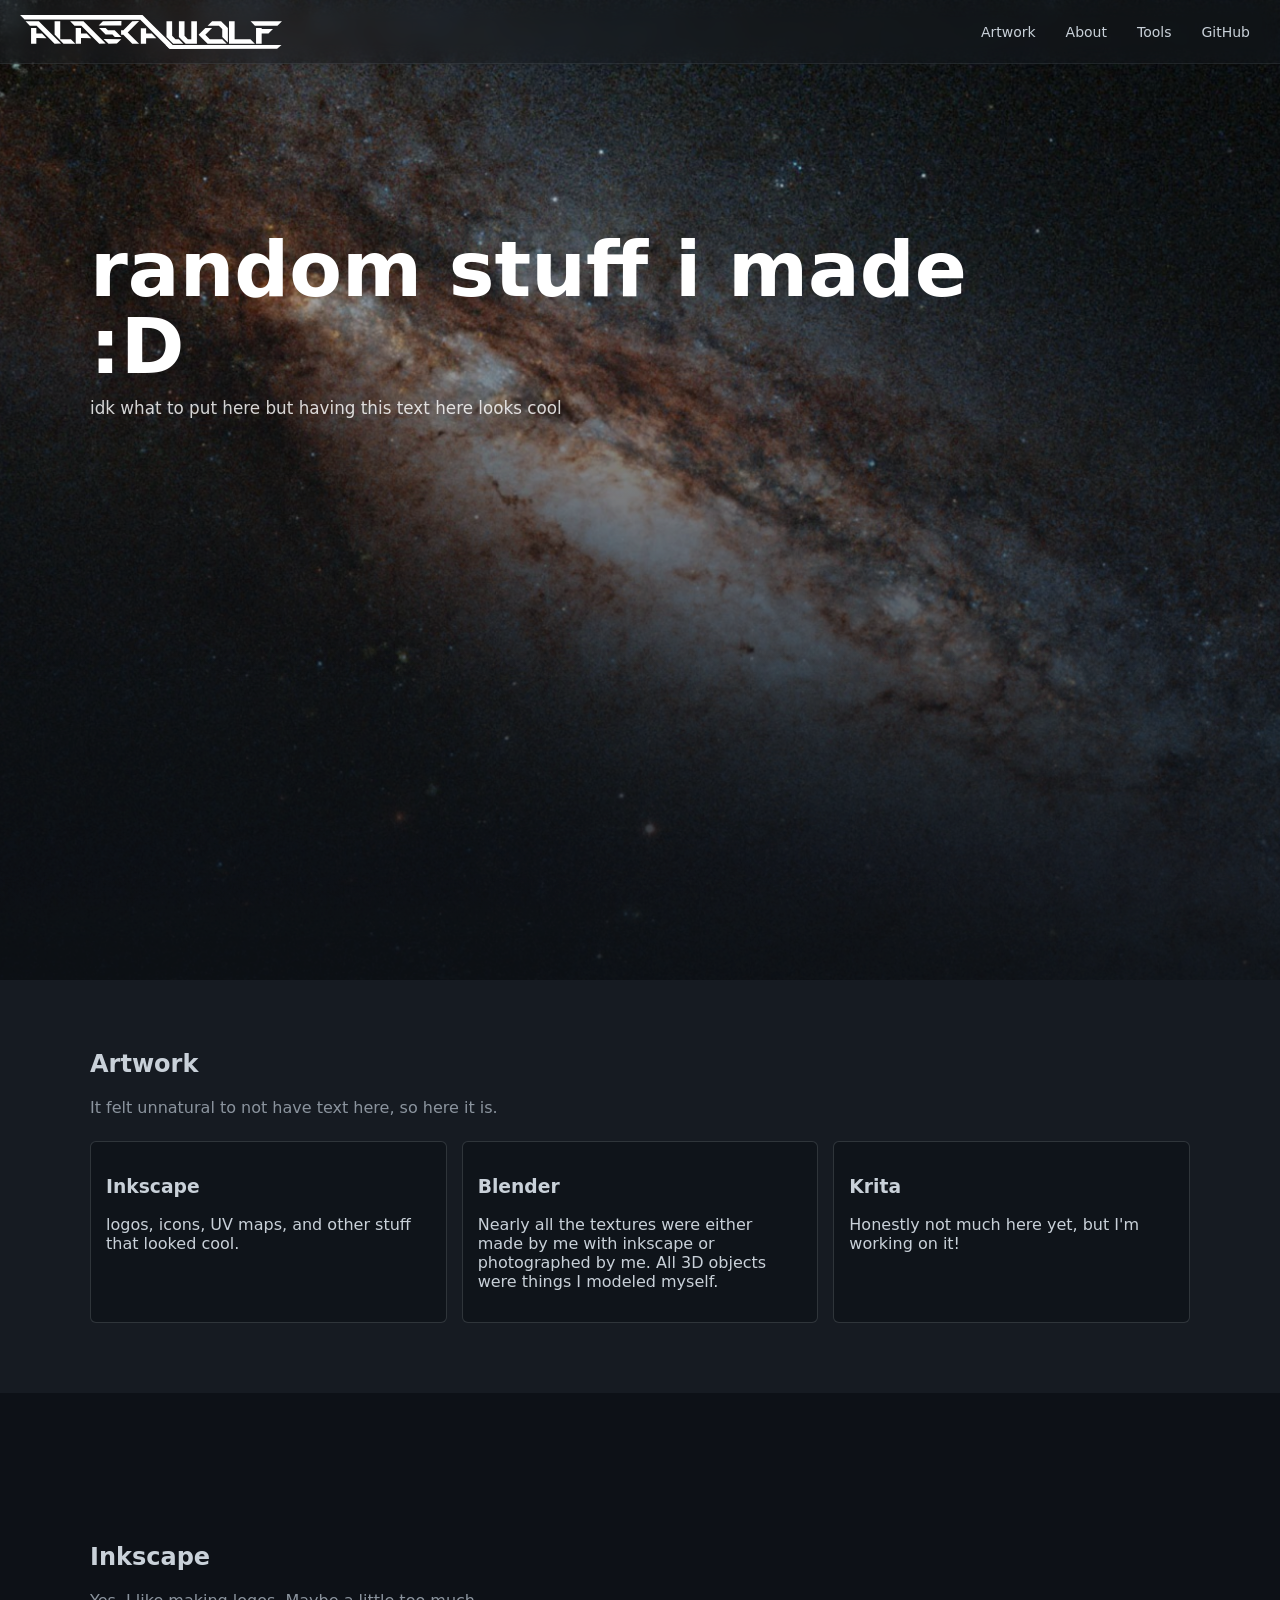
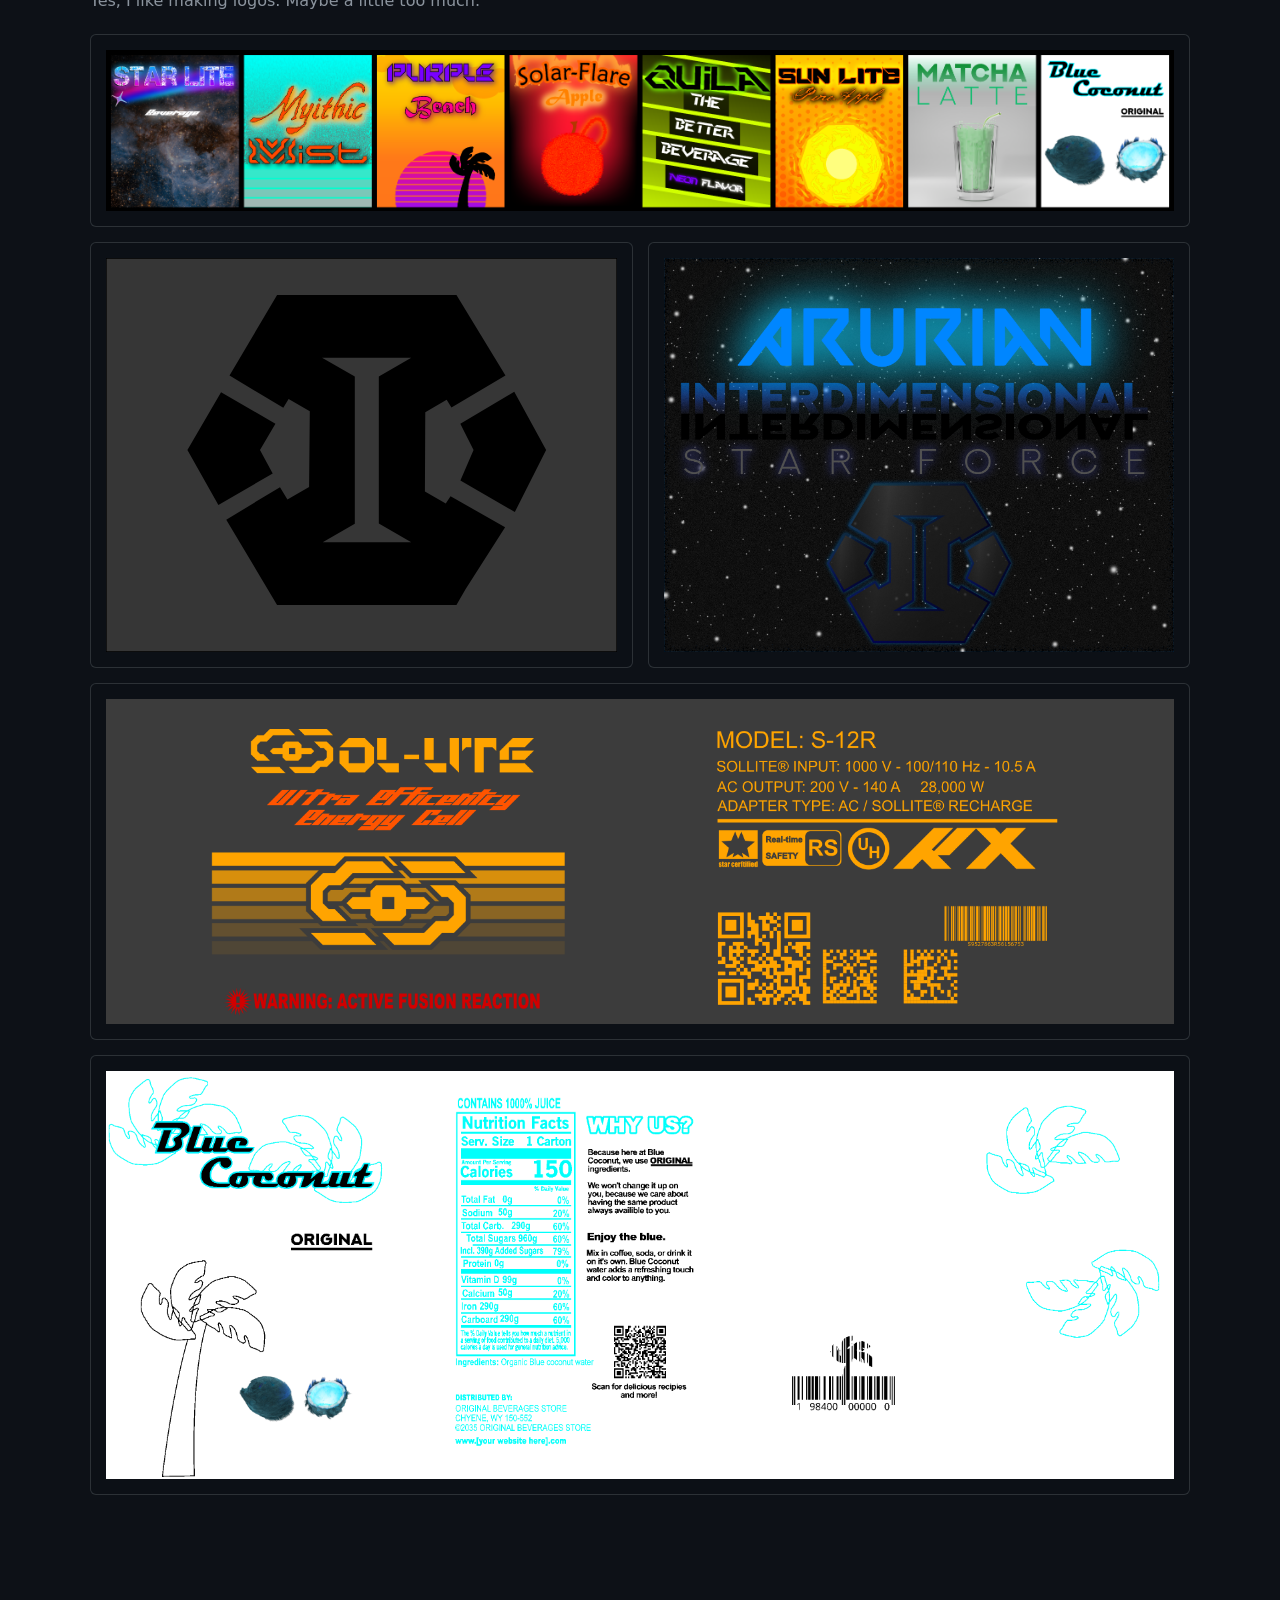
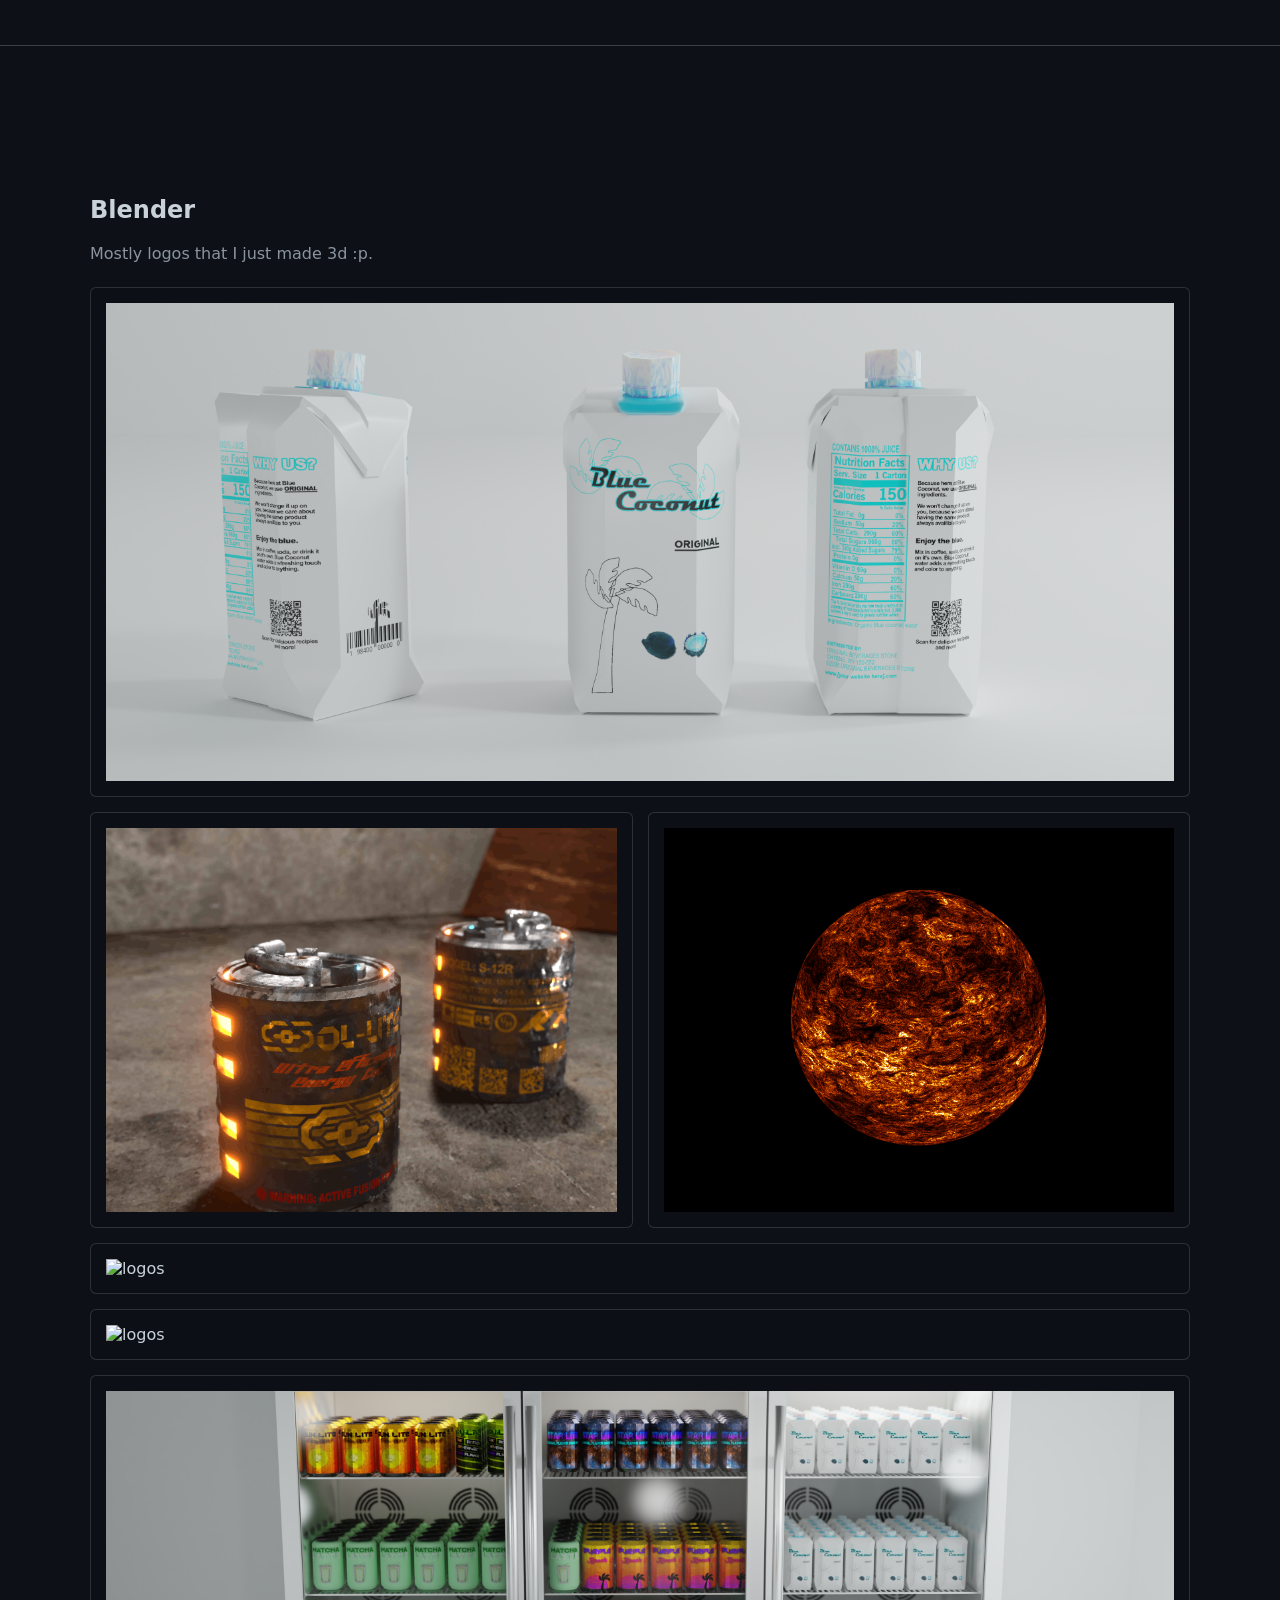
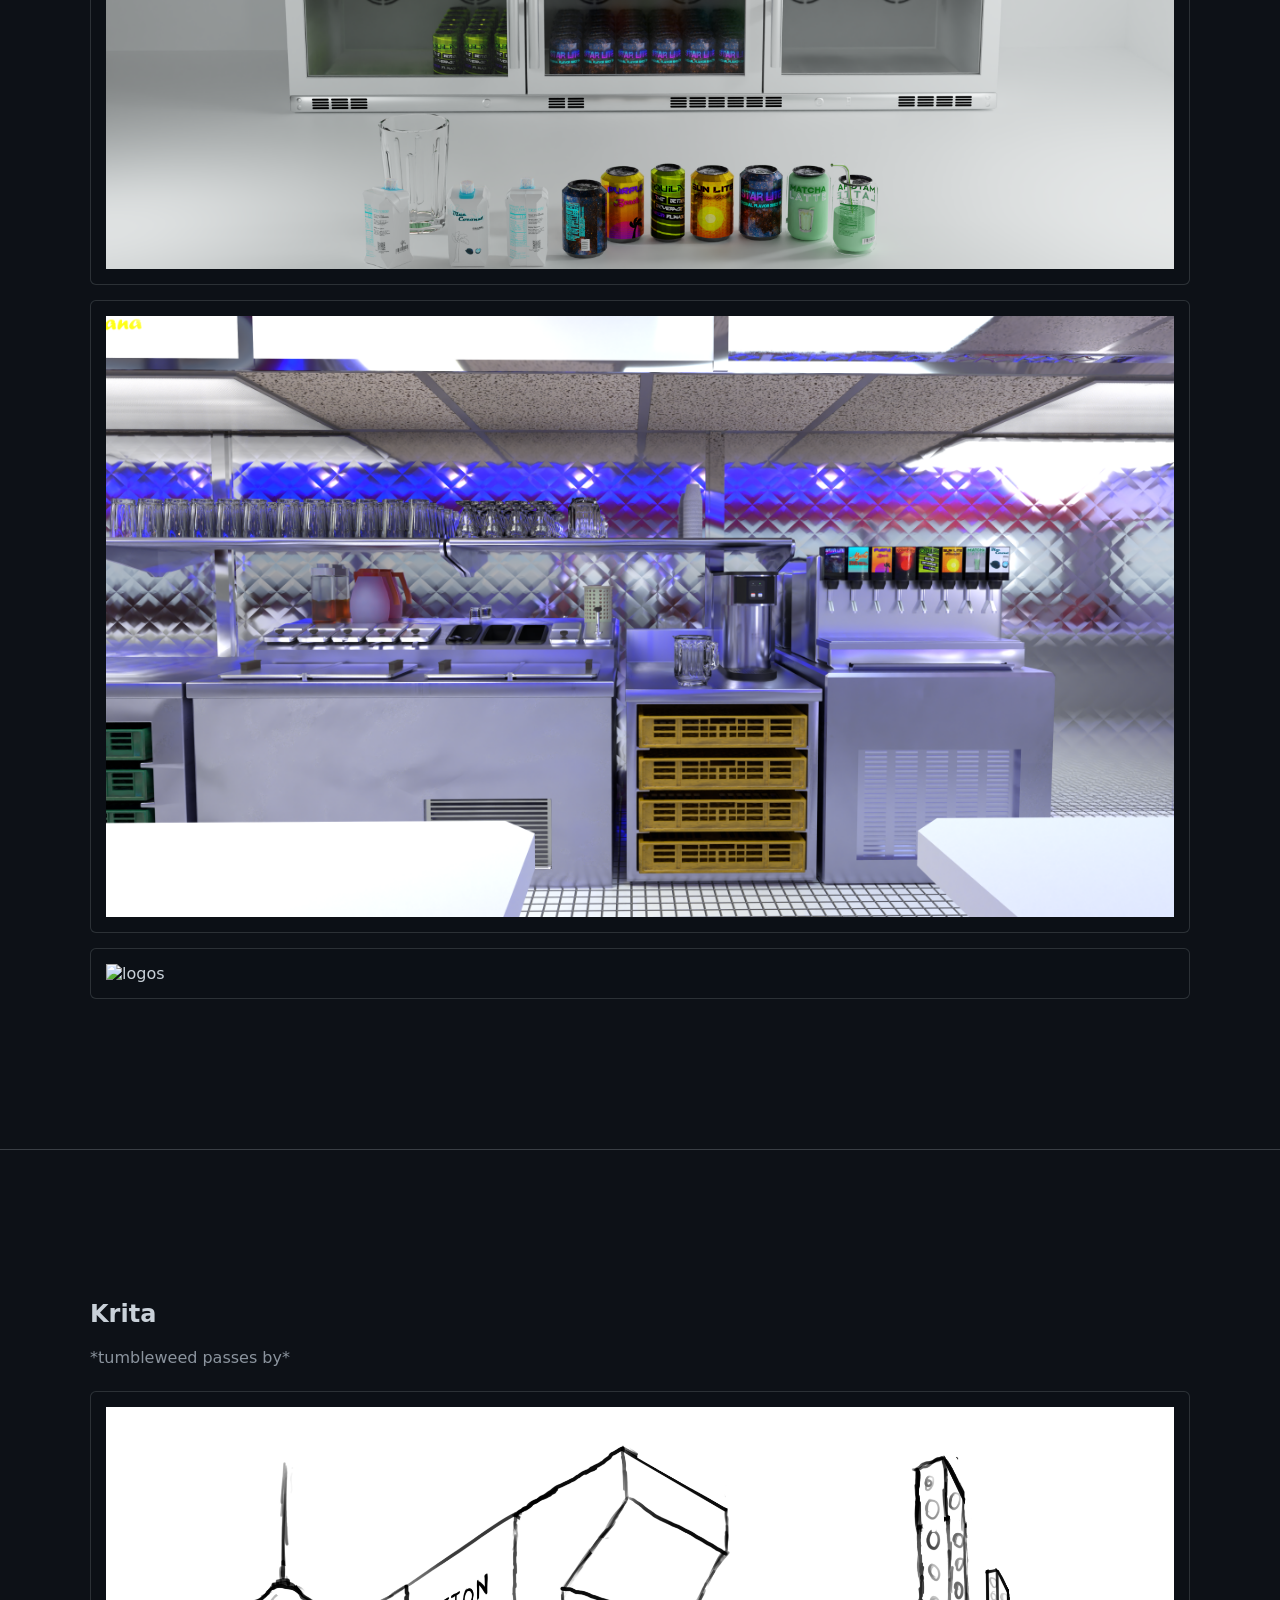
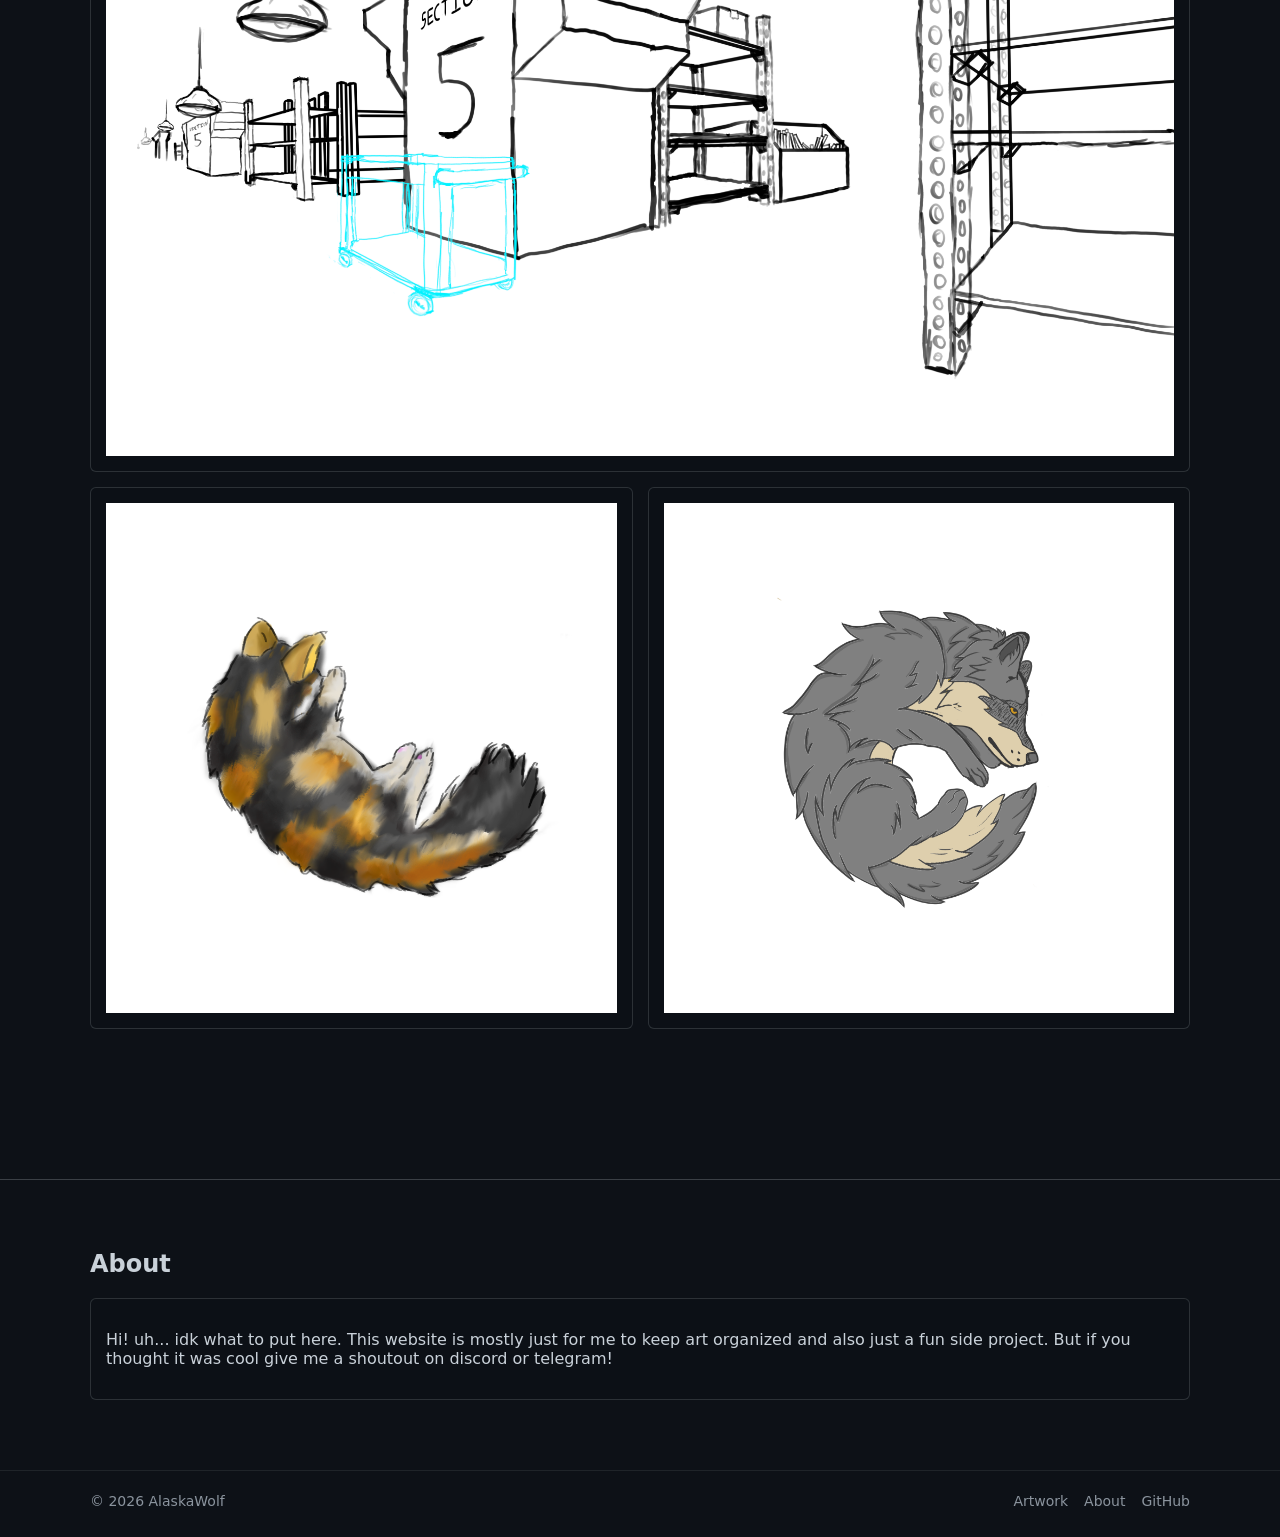
==== furry/index.html @ 0014e281 "a" ====
<!doctype html>
<html lang="en">
<head>
  <meta charset="utf-8">
  <meta name="viewport" content="width=device-width,initial-scale=1">

  <!-- Favicons -->
    <link rel="icon" type="image/png" sizes="32x32" href="favicon.png">
    <link rel="icon" type="image/png" sizes="16x16" href="favicon.png">

  <title>Portfolio</title>
  <link rel="stylesheet" href="styles.css">
</head>
<body>
  <header class="topbar">
    <div class="brand">
      <div class="logo-slot">
        <a class="logo" href="/furry" aria-label="Home">
        <img src="logotesting2.svg" alt="AlaskaWolf logo">
    </a>
      </div>
    </div>

    <button
      class="nav-toggle"
      type="button"
      aria-label="Toggle navigation menu"
      aria-controls="site-nav"
      aria-expanded="false"
    >
      <img src="menuIcon.svg" alt="Menu icon">
    </button>

    <nav class="nav" id="site-nav">
      <a href="#artwork">Artwork</a>
      <a href="#about">About</a>
      <a href="tools/index.html">Tools</a>
      <a class="external" href="https://github.com/alaskawolf77" target="_blank" rel="noreferrer">GitHub</a>
    </nav>
  </header>

  <main>
    <section class="hero">
      <div class="hero-bg" id="heroBg"></div>
      <div class="hero-fade" id="heroFade"></div>

      <div class="container hero-content">
        <div class="hero-top-text" id="heroTopText">
          <h1>random stuff i made :D</h1>
          <p>idk what to put here but having this text here looks cool</p>
        </div>
      </div>
    </section>

    <section id="artwork" class="anchor-offset artwork-overview">
      <div class="container">
        <h2 class="section-title">Artwork</h2>
        <p class="section-sub">
          It felt unnatural to not have text here, so here it is.
        </p>

        <div class="grid reveal-sequence">
          <a href="#inkscape" class="card artwork-card reveal-card">
            <h3>Inkscape</h3>
            <p>logos, icons, UV maps, and other stuff that looked cool.</p>
          </a>
          <a href="#blender" class="card artwork-card reveal-card">
            <h3>Blender</h3>
            <p>Nearly all the textures were either made by me with inkscape or photographed by me. All 3D objects were things I modeled myself.</p>
          </a>
          <a href="#krita" class="card artwork-card reveal-card">
            <h3>Krita</h3>
            <p>Honestly not much here yet, but I'm working on it!</p>
          </a>
        </div>
      </div>
    </section>

    <section id="inkscape" class="art-subsection anchor-offset">
      <div class="container art-subsection-content">
        <h2 class="section-title">Inkscape</h2>
        <p class="section-sub">
          Yes, I like making logos. Maybe a little too much.
        </p>

        <div class="grid inkscape-grid">
          <div class="card ink-featured">
            <img class="art-preview" src="art/Drinklogosedit.png" alt="logos">
          </div>
          <div class="card ink-secondary">
            <img class="art-preview" src="art/Inter_Icon.svg" alt="logos">
          </div>
          <div class="card ink-secondary">
            <img class="art-preview" src="art/Space_Arurian.png" alt="logos">
          </div>
          <div class="card ink-featured">
            <img class="art-preview" src="art/solite.png" alt="logos">
          </div>
          <div class="card ink-featured">
            <img class="art-preview" src="art/BlueCoconutCarton.png" alt="logos">
          </div>
        </div>
      </div>
    </section>
    <div class="pixel-divider"></div>
    <section id="blender" class="art-subsection anchor-offset">
      <div class="container art-subsection-content">
        <h2 class="section-title">Blender</h2>
        <p class="section-sub">
          Mostly logos that I just made 3d :p.
        </p>

        <div class="grid inkscape-grid">
          <div class="card ink-featured">
            <img class="art-preview" src="art/BlueCoconut.png" alt="logos">
          </div>
          <div class="card ink-secondary">
            <img class="art-preview" src="art/soliteAni.gif" alt="logos">
          </div>
          <div class="card ink-secondary">
            <img class="art-preview" src="art/sun.png" alt="logos">
          </div>
          <div class="card ink-featured">
            <img class="art-preview" src="art/render01.png" alt="logos">
          </div>
          <div class="card ink-featured">
            <img class="art-preview" src="art/back.png" alt="logos">
          </div>
          <div class="card ink-featured">
            <img class="art-preview" src="art/DrinkLineUp.png" alt="logos">
          </div>
          <div class="card ink-featured">
            <img class="art-preview" src="art/KitchenIceCreamCounter.png" alt="logos">
          </div>
          <div class="card ink-featured">
            <img class="art-preview" src="art/cube.png" alt="logos">
          </div>
        </div>
      </div>
    </section>
    <div class="pixel-divider"></div>
    <section id="krita" class="art-subsection anchor-offset">
      <div class="container art-subsection-content">
        <h2 class="section-title">Krita</h2>
        <p class="section-sub">
          *tumbleweed passes by*
        </p>

        <div class="grid inkscape-grid">
          <div class="card ink-featured">
            <img class="art-preview" src="art/section5.png" alt="logos">
          </div>
          <div class="card ink-secondary">
            <img class="art-preview" src="art/sofieCat.png" alt="logos">
          </div>
          <div class="card ink-secondary">
            <img class="art-preview" src="art/pendentFINAL2(1).png" alt="logos">
          </div>

        </div>
      </div>
    </section>

    <div class="pixel-divider"></div>

    <section id="about" class="anchor-offset">
      <div class="container">
        <h2 class="section-title">About</h2>
        <div class="card large">
            <p>Hi! uh... idk what to put here. This website is mostly just for me to keep art organized and also just a fun side project. But if you thought it was cool give me a shoutout on discord or telegram!</p>
        </div>
      </div>
    </section>
  </main>

  <footer class="footer">
    <div class="container footer-content">
      <div>© <span id="year"></span> AlaskaWolf</div>
      <div class="footer-links">
        <a href="#artwork">Artwork</a>
        <a href="#about">About</a>
        <a href="https://github.com/AlaskaWolf77" target="_blank" rel="noreferrer">GitHub</a>
      </div>
    </div>
  </footer>

  <script src="script.js"></script>
</body>
</html>
---- furry/styles.css ----
:root{
    --bg:#0d1117;
    --panel:#161b22;
    --text:#c9d1d9;
    --muted:#8b949e;
    --border:rgba(240,246,252,0.14);
    --header-h:64px;
    --art-preview-max:2000px;
}

*{
    box-sizing:border-box;
}

html{
    scroll-behavior:smooth;
}

body{
    margin:0;
    font-family:system-ui, Segoe UI, Roboto, Helvetica, Arial, sans-serif;
    background:var(--bg);
    color:var(--text);
}

.topbar{
    position:fixed;
    top:0;
    left:0;
    width:100%;
    z-index:100;
    height:var(--header-h);
    display:flex;
    align-items:center;
    justify-content:space-between;
    padding:0 20px;
    background:rgba(22,27,34,0.42);
    backdrop-filter:blur(10px);
    -webkit-backdrop-filter:blur(10px);
    border-bottom:1px solid rgba(240,246,252,0.08);
}

.brand{
    display:flex;
    align-items:center;
    gap:10px;
}

.logo-slot{
    width:auto;
    height:34px;
}

.logo-slot img{
    width:100%;
    height:100%;
    object-fit:cover;
    display:block;
}

.brand-name{
    font-size:14px;
    font-weight:600;
}

.nav{
    display:flex;
    gap:10px;
}

.nav-toggle{
    display:none;
    border:1px solid var(--border);
    border-radius:8px;
    background:rgba(13,17,23,0.7);
    width:42px;
    height:36px;
    padding:0;
    align-items:center;
    justify-content:center;
    flex-direction:column;
    gap:5px;
    cursor:pointer;
}

.nav-toggle-bar{
    display:block;
    width:18px;
    height:2px;
    background:var(--text);
    border-radius:999px;
}

.nav-toggle:focus-visible{
    outline:2px solid var(--text);
    outline-offset:2px;
}

.nav a{
    color:var(--text);
    text-decoration:none;
    padding:8px 10px;
    border-radius:8px;
    font-size:14px;
}

.nav a:hover{
    background:rgba(240,246,252,0.08);
}

.container{
    width:min(1100px, calc(100% - 40px));
    margin:auto;
    position:relative;
    z-index:2;
}

.hero{
    position:relative;
    min-height:10vh;
    overflow:hidden;
    padding:0 0 80px;
}

.hero-bg{
    position:absolute;
    inset:0;
    background:
    linear-gradient(to bottom, rgba(13,17,23,0.08), rgba(13,17,23,0.88)),
    url("space.webp");
    background-size:cover;
    background-position:center;
    will-change:transform, opacity;
    transform:translate3d(0,0,0) scale(1.02);
}

.hero-fade{
    position:absolute;
    inset:0;
    background:linear-gradient(to bottom, rgba(13,17,23,0), rgba(13,17,23,1));
    opacity:.35;
    pointer-events:none;
    will-change:opacity;
}

.hero-content{
    min-height:100vh;
    display:flex;
    flex-direction:column;
    justify-content:space-between;
    padding-top:calc(var(--header-h) + 48px);
}

.hero-top-text{
    max-width:950px;
    color:#ffffff;
    margin-top:120px;
    will-change:transform;
}

.hero-top-text h1{
    margin:0 0 12px;
    font-size:clamp(2.7rem, 6vw, 5rem);
    line-height:1;
}

.hero-top-text p{
    margin:0;
    color:rgba(255,255,255,0.82);
    font-size:1.05rem;
    max-width:600px;
}

section{
    padding:70px 0;
}

#artwork{
background:var(--panel);
}

.section-title{
    margin:0 0 20px;
}

.section-sub{
    margin:0 0 24px;
    color:var(--muted);
}

.grid{
    display:grid;
    grid-template-columns:repeat(12,1fr);
    gap:15px;
}

.card{
    grid-column:span 4;
    background:rgba(13,17,23,0.6);
    border:1px solid var(--border);
    border-radius:6px;
    padding:15px;
}

.artwork-card{
    color:inherit;
    text-decoration:none;
    transition:border-color 180ms ease, background 180ms ease;
}

.artwork-card:hover,
.artwork-card:focus-visible{
    border-color:#7dd3fc;
    background:rgba(13,17,23,0.78);
}

.artwork-card:focus-visible{
    outline:2px solid rgba(125,211,252,0.45);
    outline-offset:3px;
}

.js #artwork .reveal-card{
    opacity:0;
    transform:translate3d(0, 20px, 0);
    transition:opacity 550ms ease, transform 550ms ease, border-color 180ms ease, background 180ms ease;
}

#artwork .reveal-card.is-visible{
    opacity:1;
    transform:translate3d(0, 0, 0);
}

.art-preview{
    display:block;
    width:min(100%, var(--art-preview-max));
    height:auto;
    object-fit:contain;
    margin-inline:auto;
}

.inkscape-grid .ink-featured{
    grid-column:1 / -1;
}

.inkscape-grid .ink-secondary{
    grid-column:span 6;
}

.large{
    grid-column:span 12;
}

#about a{
    color:#7dd3fc;
    text-decoration:underline;
    text-underline-offset:2px;
}

#about a:visited{
    color:#a5b4fc;
}

#about a:hover,
#about a:focus{
    color:#bae6fd;
}

.art-subsection{
    position:relative;
    min-height:80vh;
    overflow:hidden;
    display:flex;
    align-items:center;
    background:var(--bg);
}

.art-subsection-content{
    position:relative;
    z-index:2;
    padding:80px 0;
}

.pixel-divider{
    width:100vw;
    height:1px;
    background:rgba(240,246,252,0.2);
}

.footer{
    border-top:1px solid rgba(240,246,252,0.08);
    background:var(--bg);
    padding:22px 0 28px;
}

.footer-content{
    display:flex;
    align-items:center;
    justify-content:space-between;
    gap:20px;
    color:var(--muted);
    font-size:14px;
}

.footer-links{
    display:flex;
    gap:16px;
    flex-wrap:wrap;
}

.footer-links a{
    color:var(--muted);
    text-decoration:none;
}

.footer-links a:hover{
    color:var(--text);
}

.anchor-offset{
    scroll-margin-top:calc(var(--header-h) + 16px);
}

@media (max-width:800px){
    .topbar{
        padding:0 12px;
    }

    .logo-slot{
        height:30px;
    }

    .nav-toggle{
        display:flex;
    }

    .nav{
        position:absolute;
        top:calc(100% + 8px);
        right:12px;
        min-width:170px;
        flex-direction:column;
        gap:4px;
        padding:8px;
        border:1px solid var(--border);
        border-radius:10px;
        background:rgba(13,17,23,0.96);
        opacity:0;
        transform:translateY(-6px);
        visibility:hidden;
        pointer-events:none;
        transition:opacity 180ms ease, transform 180ms ease;
    }

    .topbar.is-nav-open .nav{
        opacity:1;
        transform:translateY(0);
        visibility:visible;
        pointer-events:auto;
    }

    .nav a{
        display:block;
    }

    .card{
        grid-column:span 12;
    }

    .inkscape-grid .ink-secondary{
        grid-column:1 / -1;
    }

    .hero-top-text h1{
        font-size:clamp(2.2rem, 10vw, 4rem);
    }

    .footer-content{
        flex-direction:column;
        align-items:flex-start;
    }

    .hero-actions{
        flex-direction:column;
        align-items:flex-start;
    }
}

@media (prefers-reduced-motion:reduce){
    .js #artwork .reveal-card{
        opacity:1;
        transform:none;
        transition:none;
    }
}
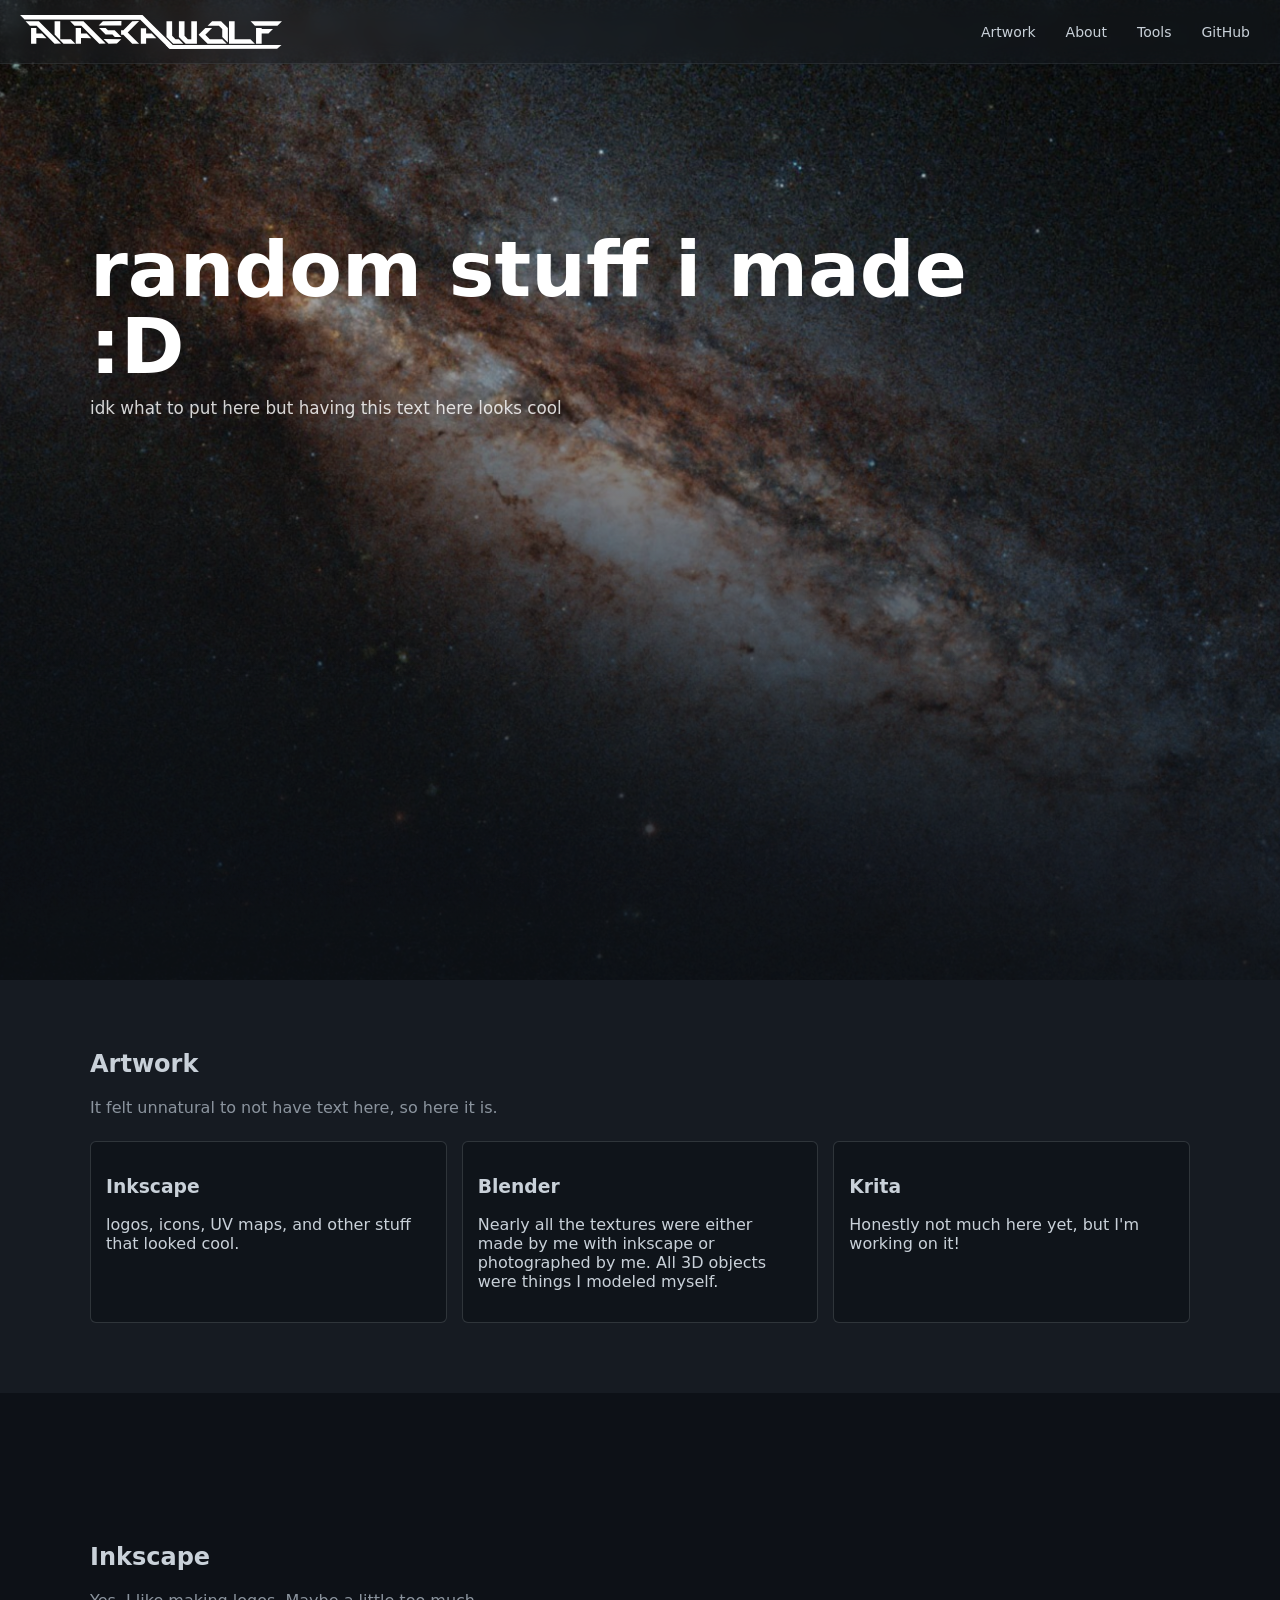
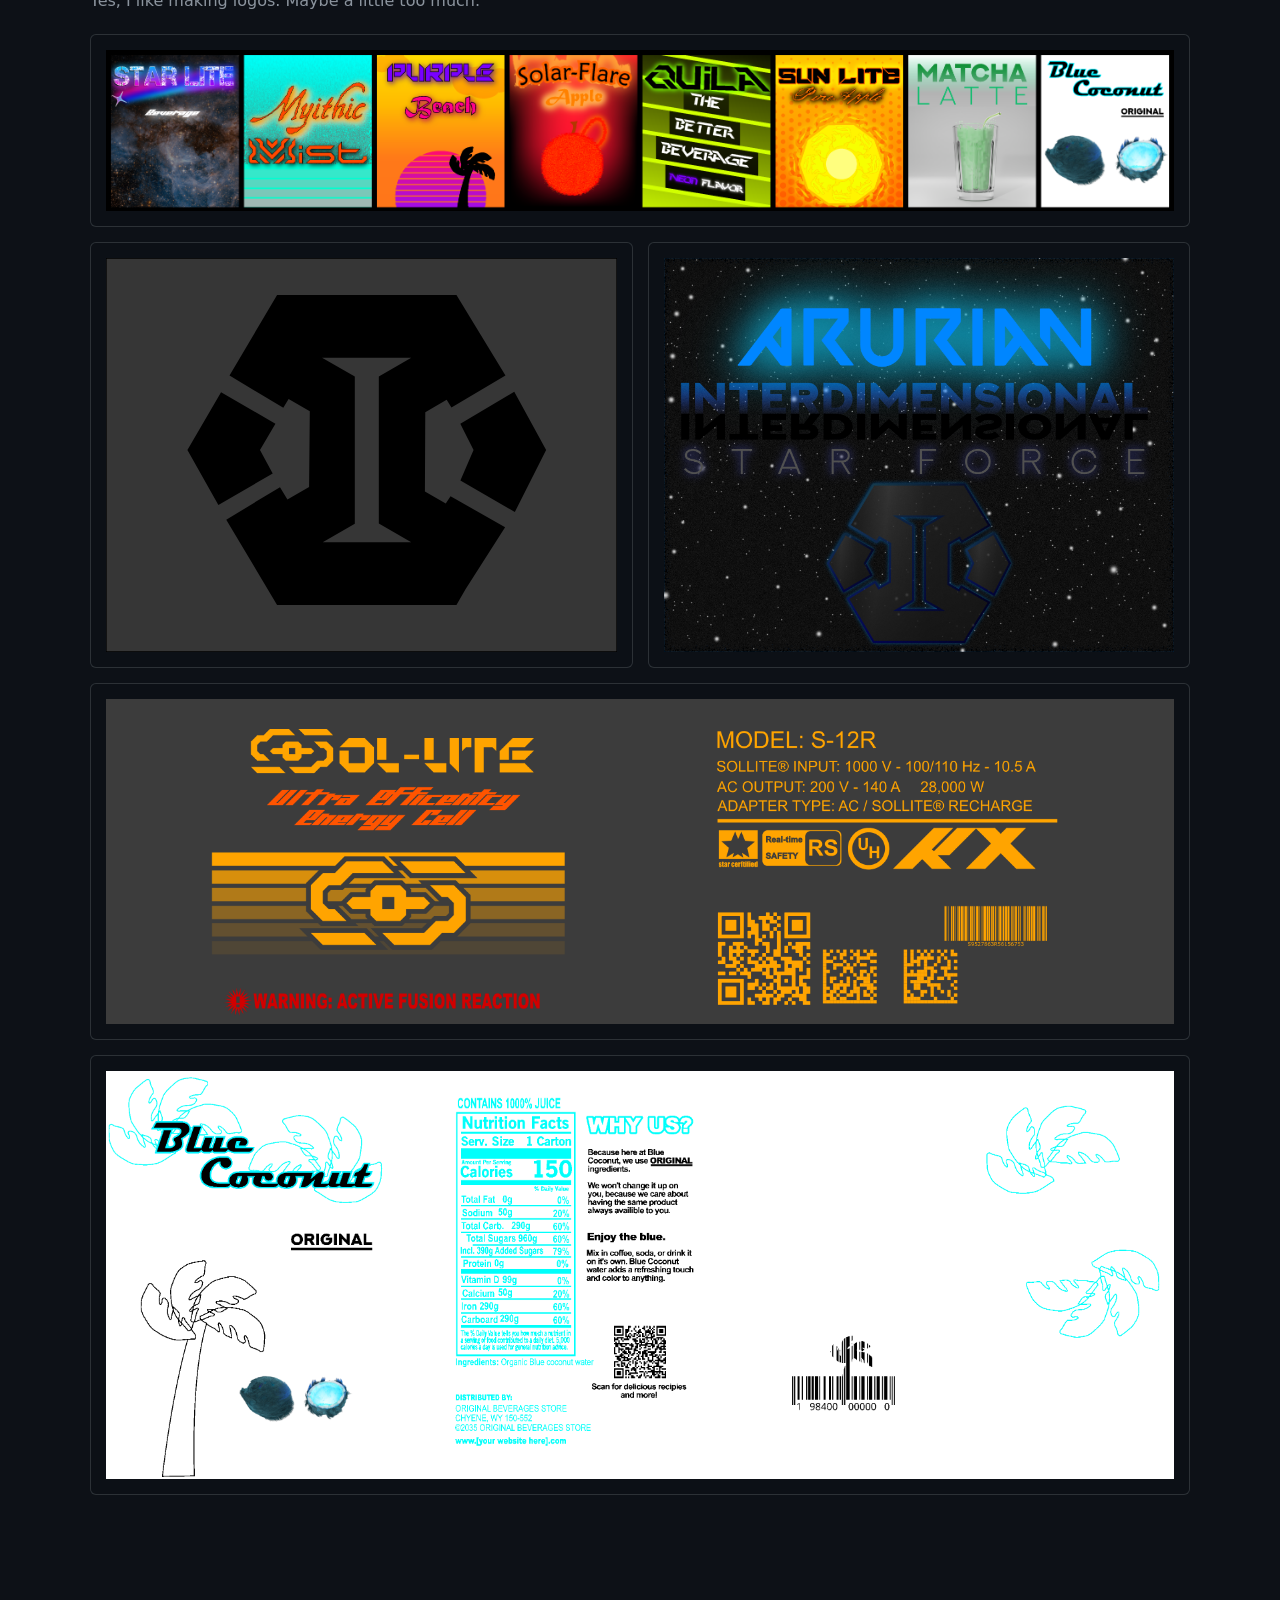
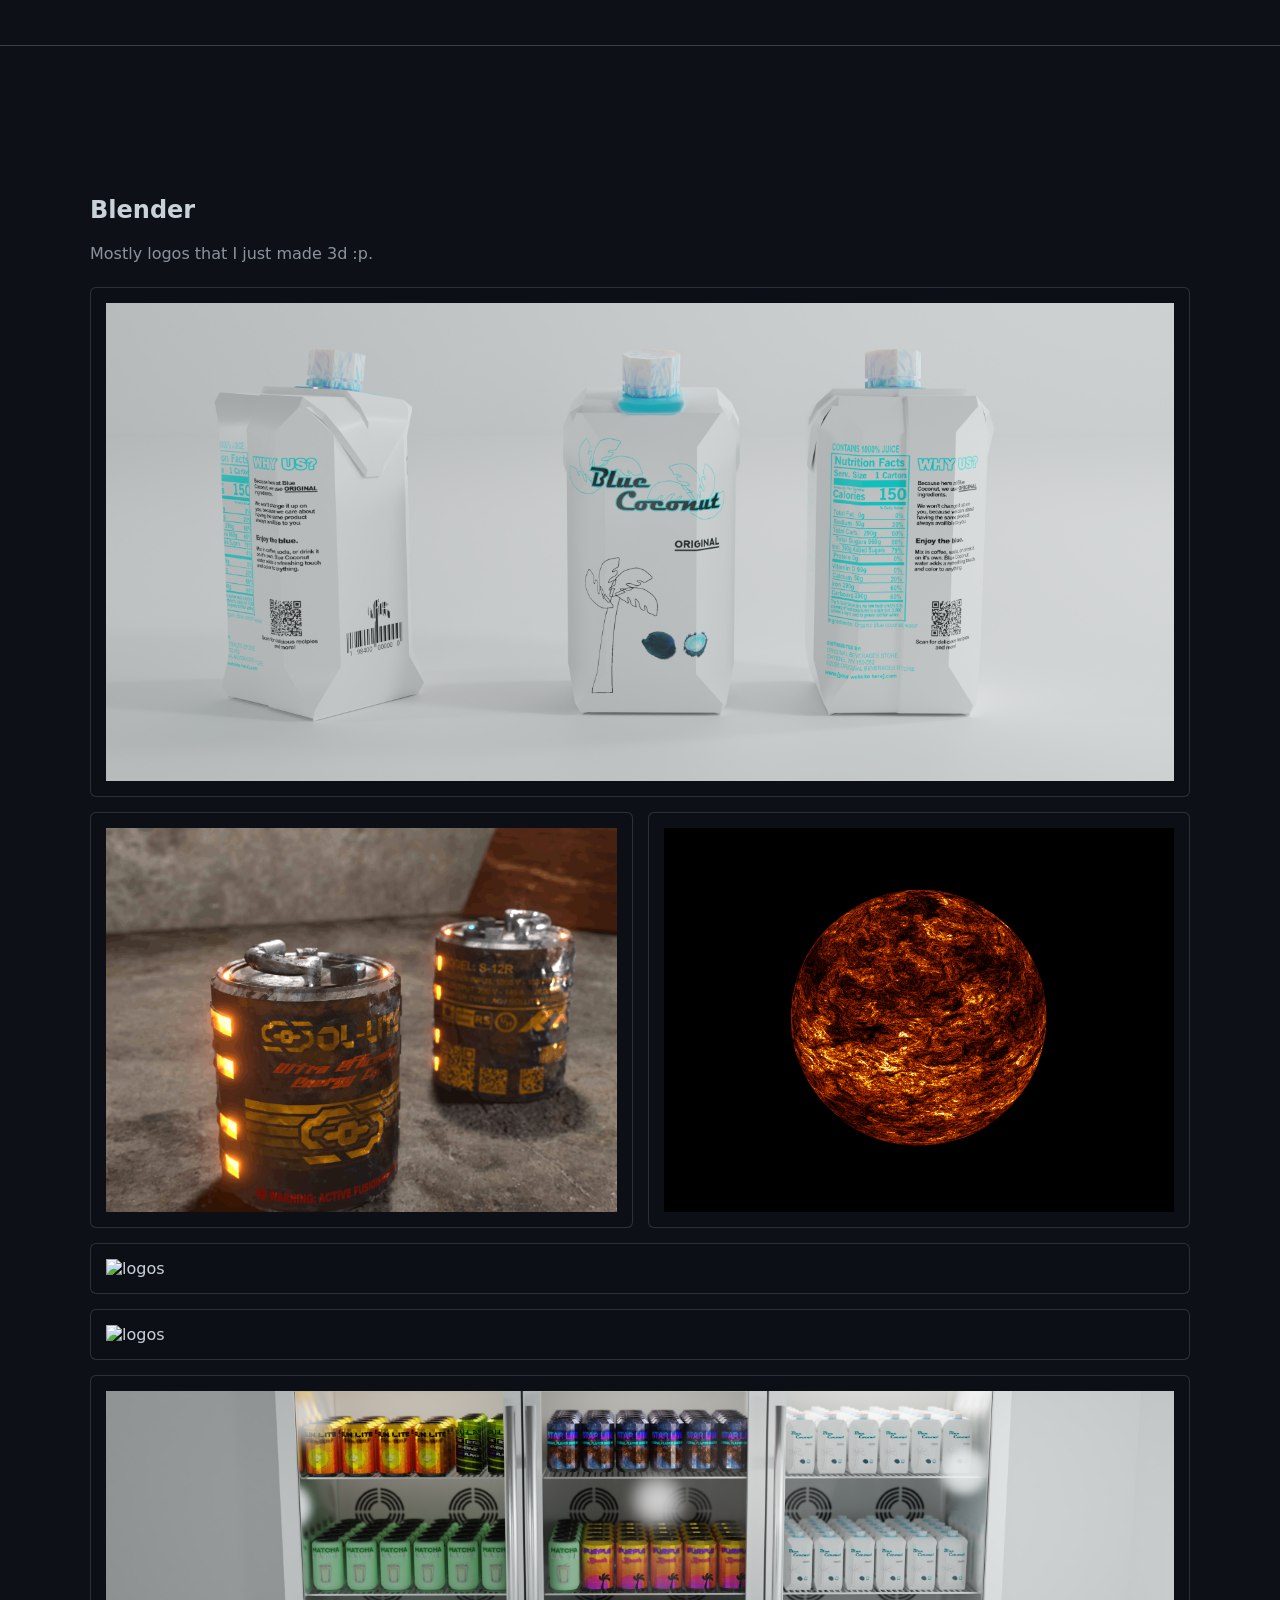
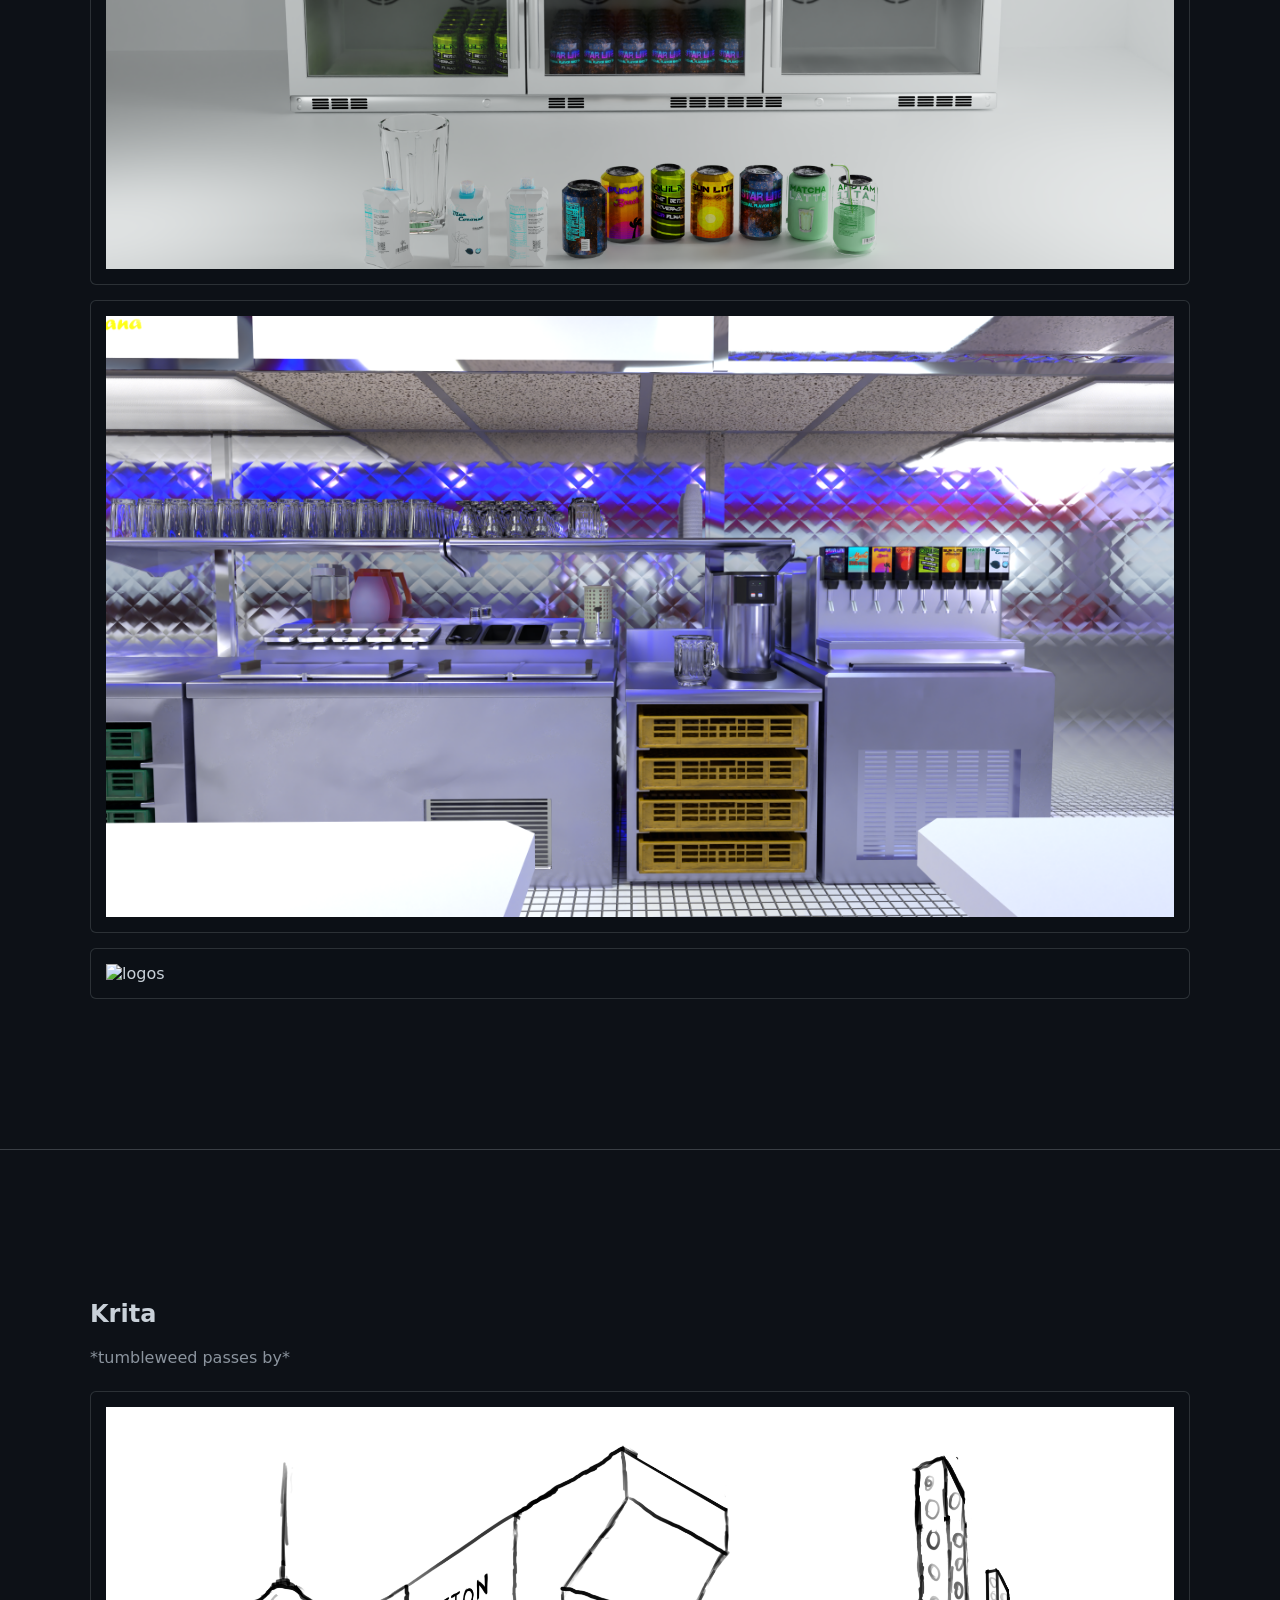
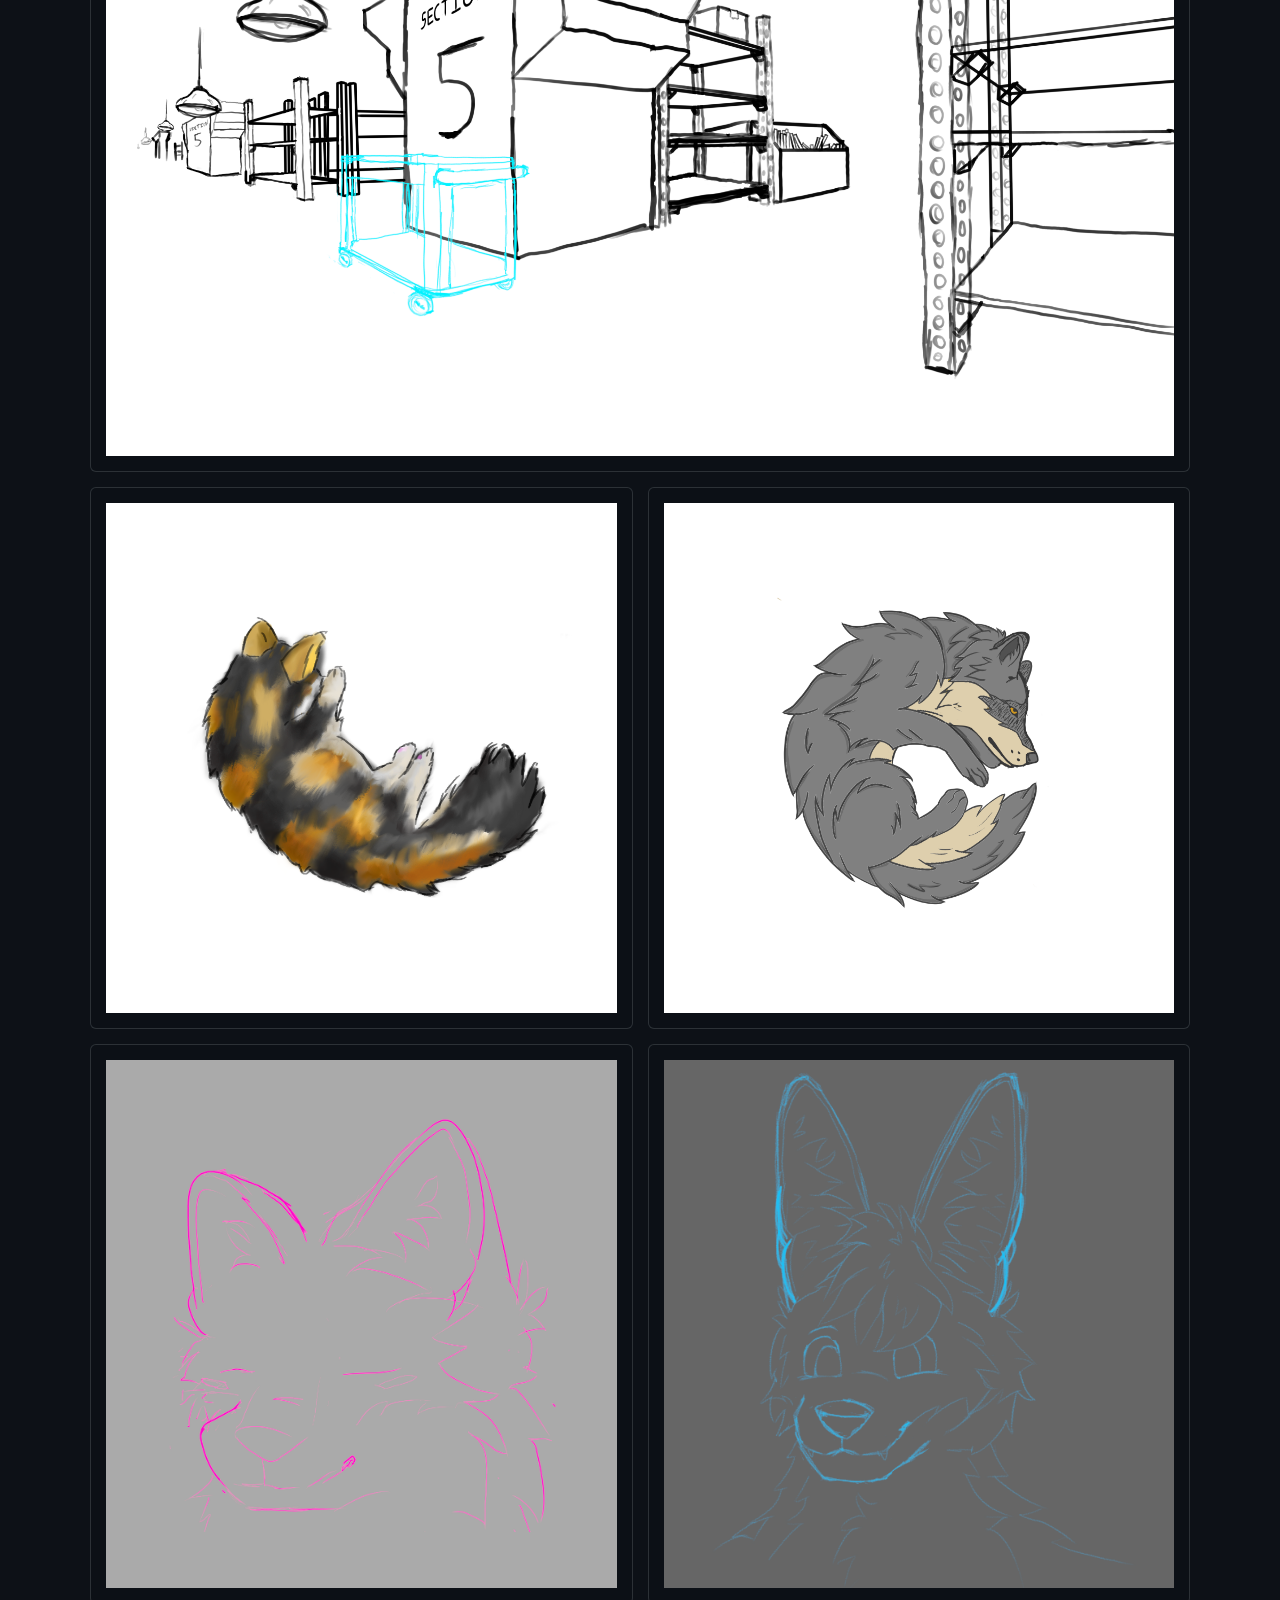
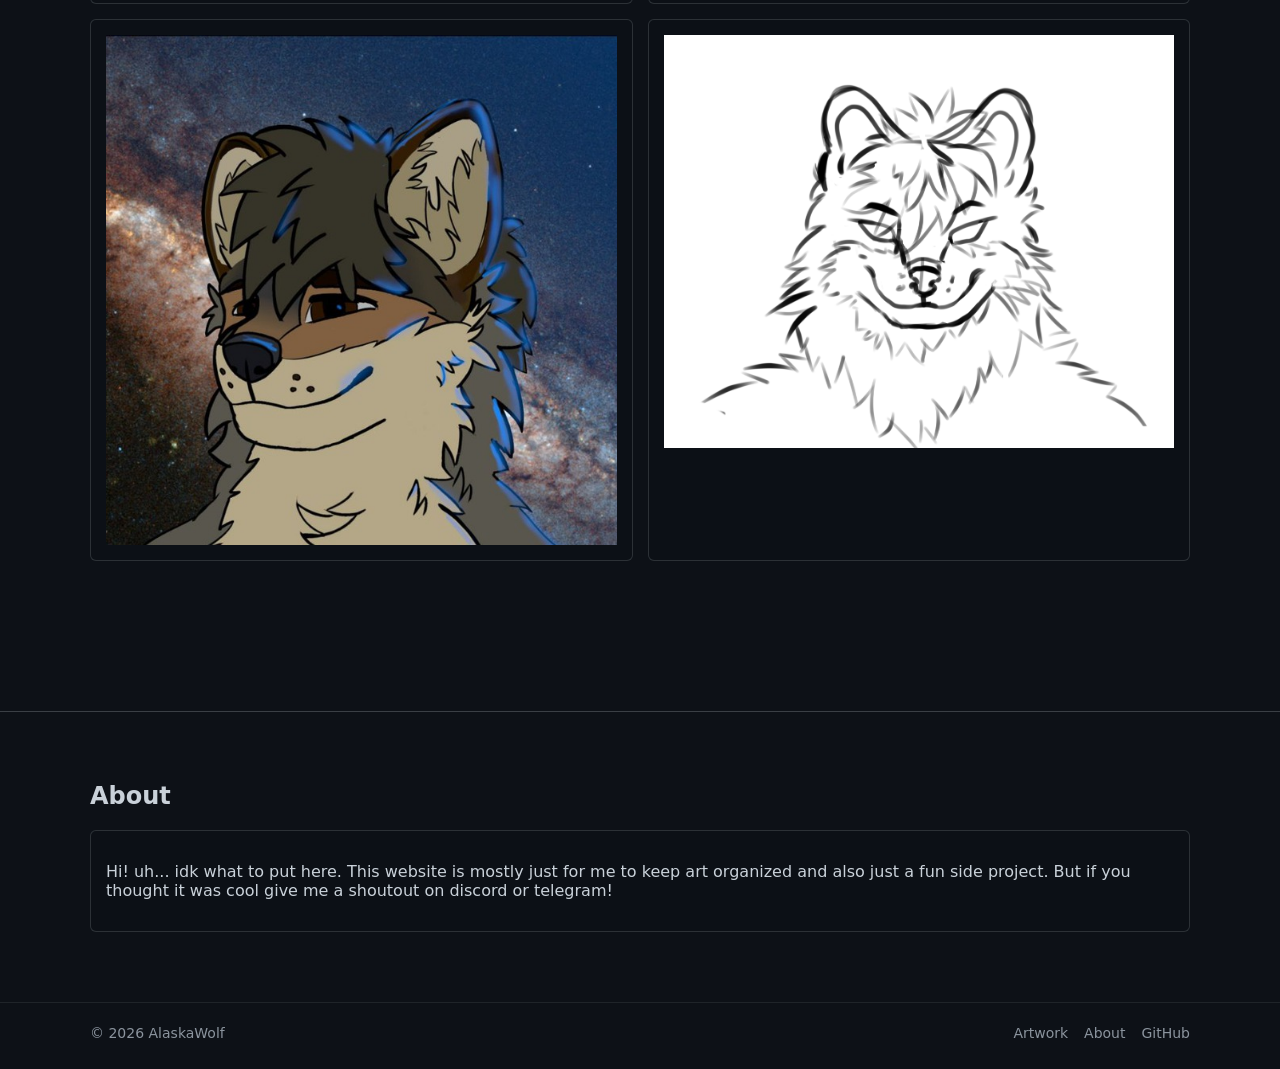
==== commit 27373700: "a" ====
--- a/furry/index.html
+++ b/furry/index.html
@@ -156,7 +156,18 @@
           <div class="card ink-secondary">
             <img class="art-preview" src="art/pendentFINAL2(1).png" alt="logos">
           </div>
-
+          <div class="card ink-secondary">
+            <img class="art-preview" src="art/jammingout.png" alt="logos">
+          </div>
+          <div class="card ink-secondary">
+            <img class="art-preview" src="art/GCCommision.png" alt="logos">
+          </div>
+          <div class="card ink-secondary">
+            <img class="art-preview" src="art/AlaskaWolf.jpg" alt="logos">
+          </div>
+          <div class="card ink-secondary">
+            <img class="art-preview" src="art/sketchwolf.png" alt="logos">
+          </div>
         </div>
       </div>
     </section>
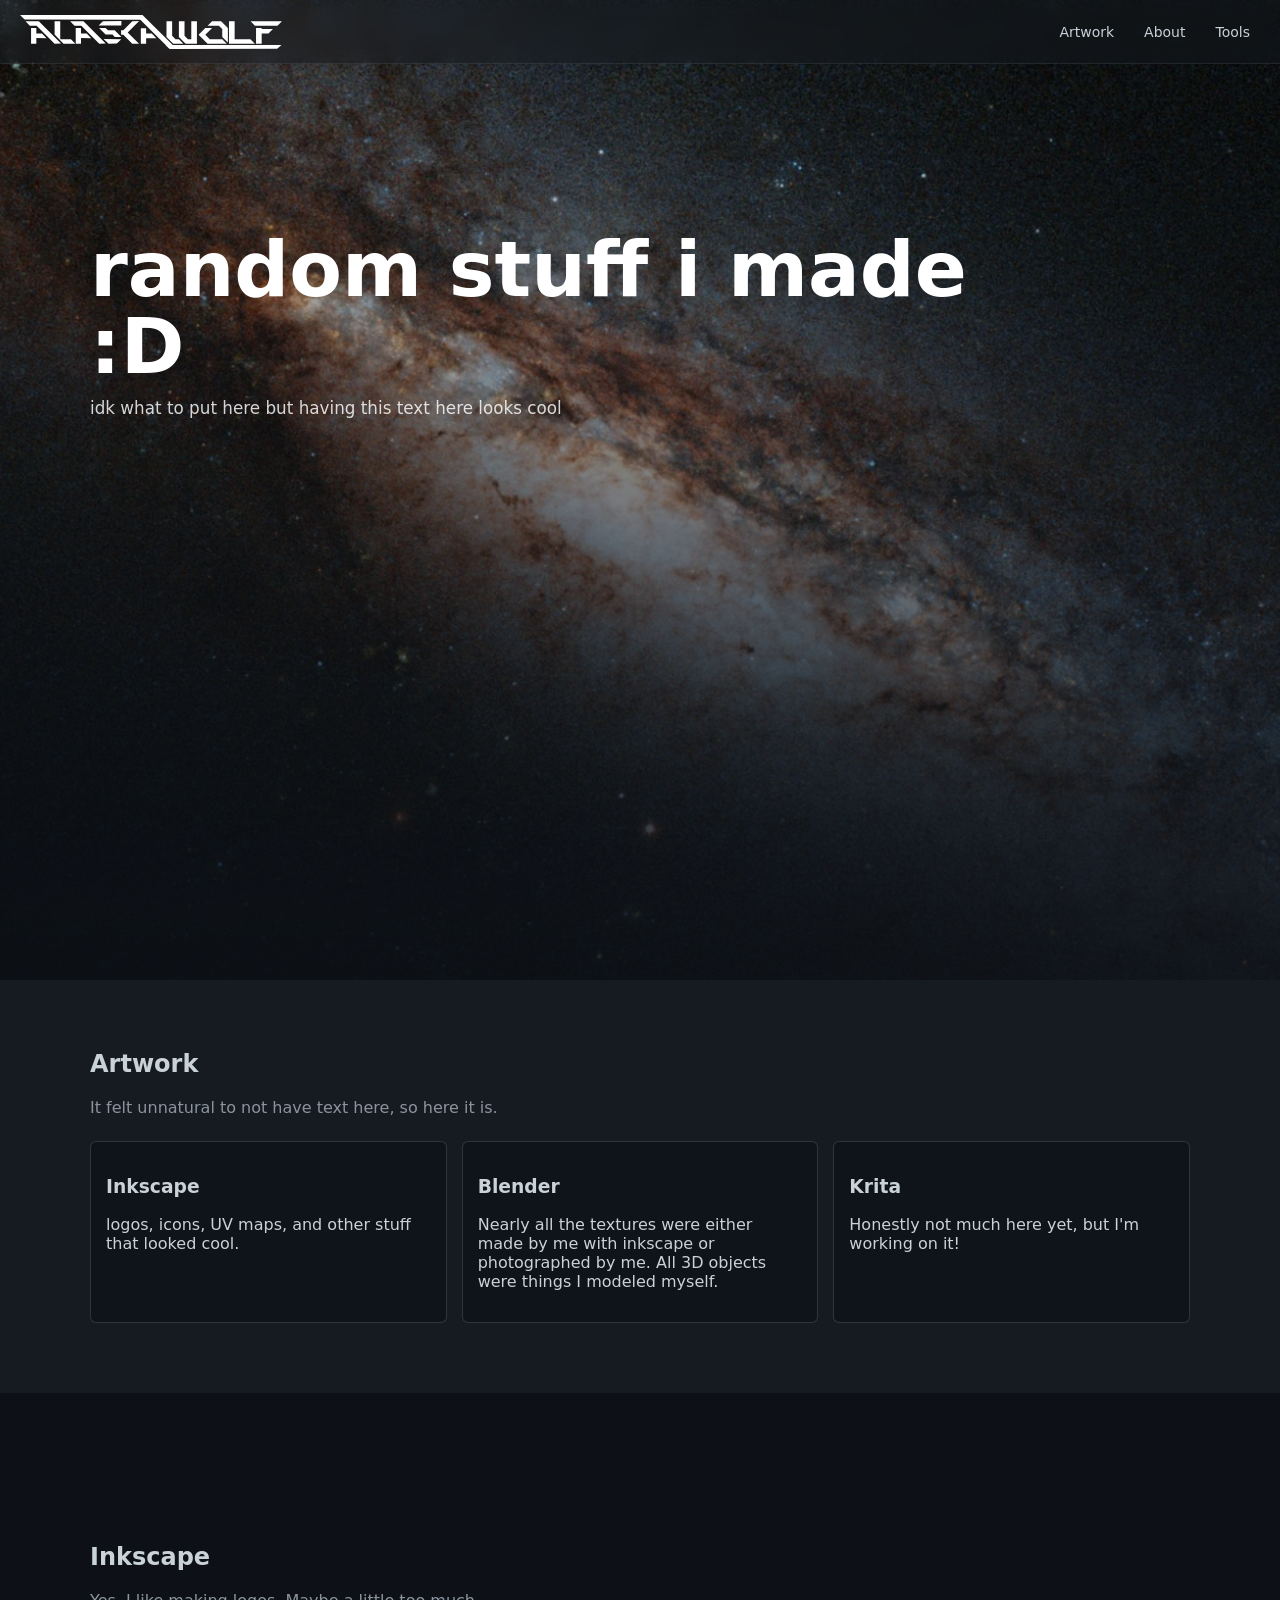
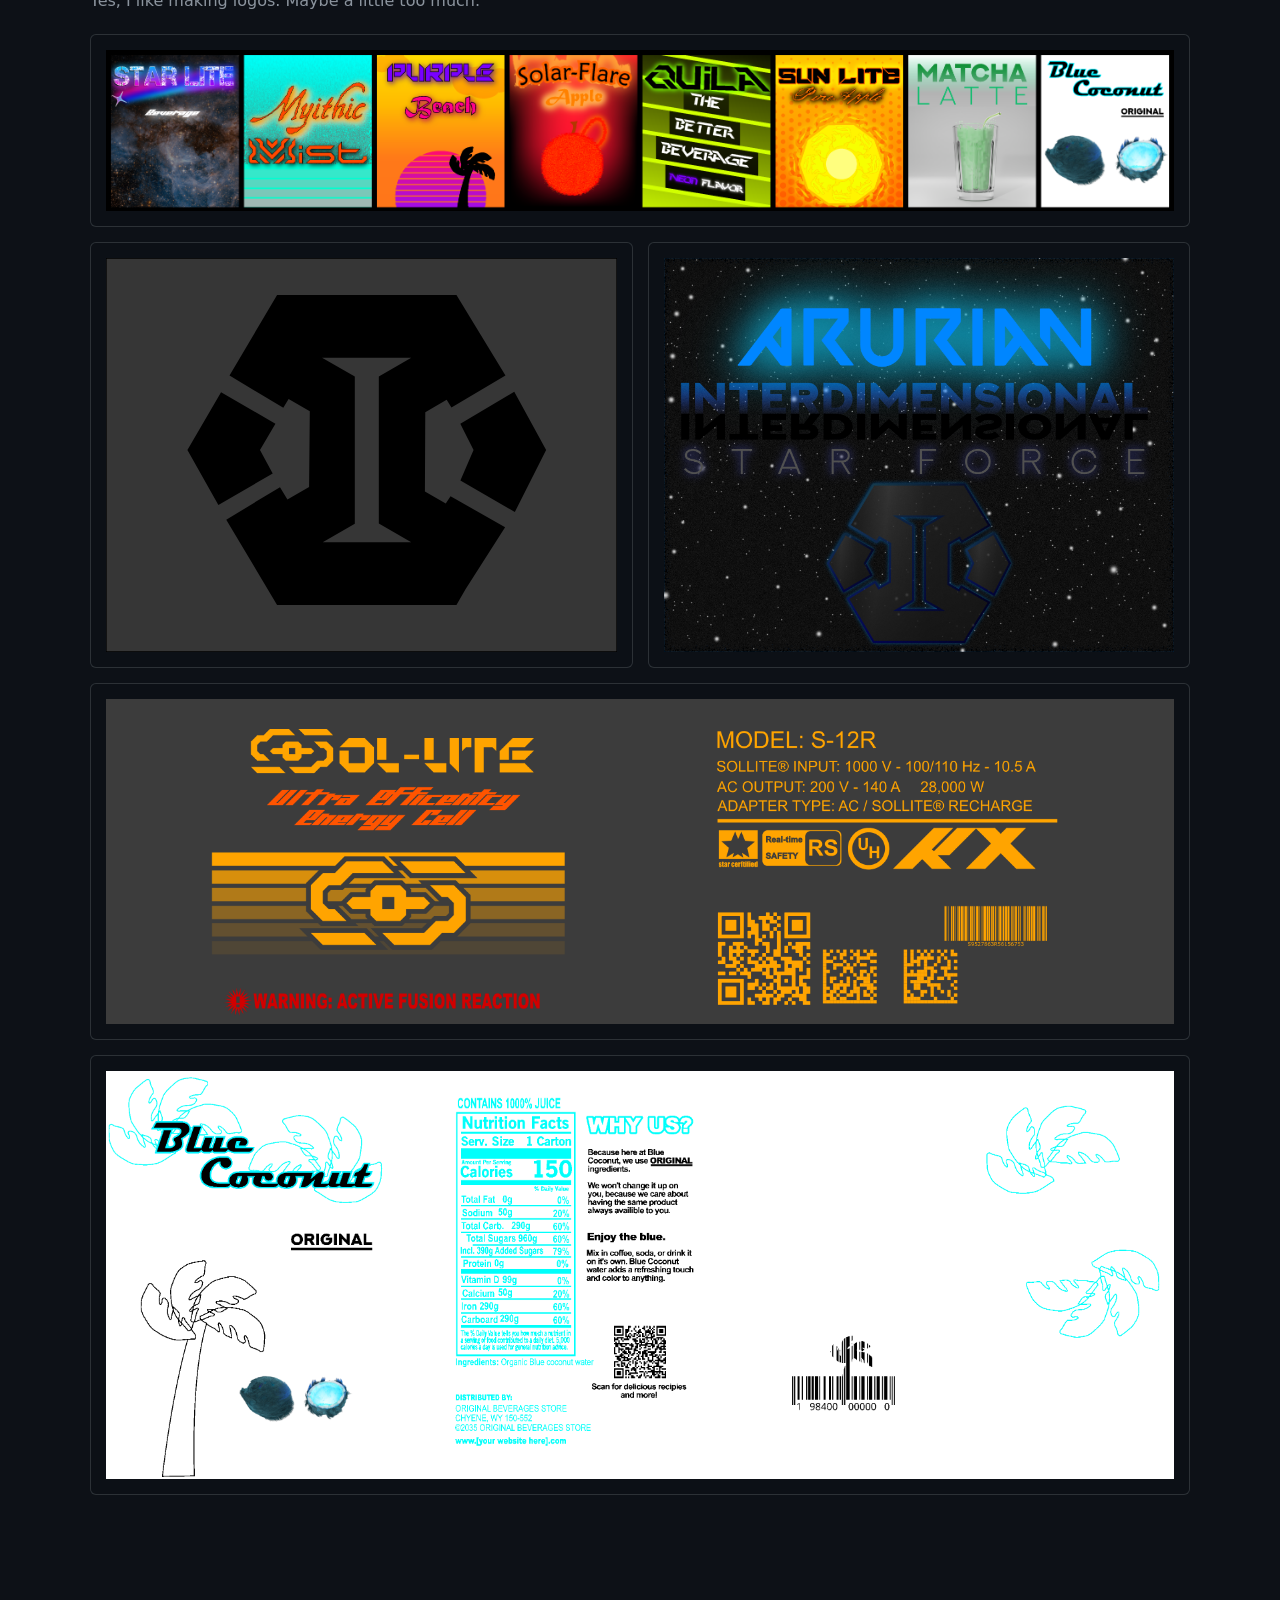
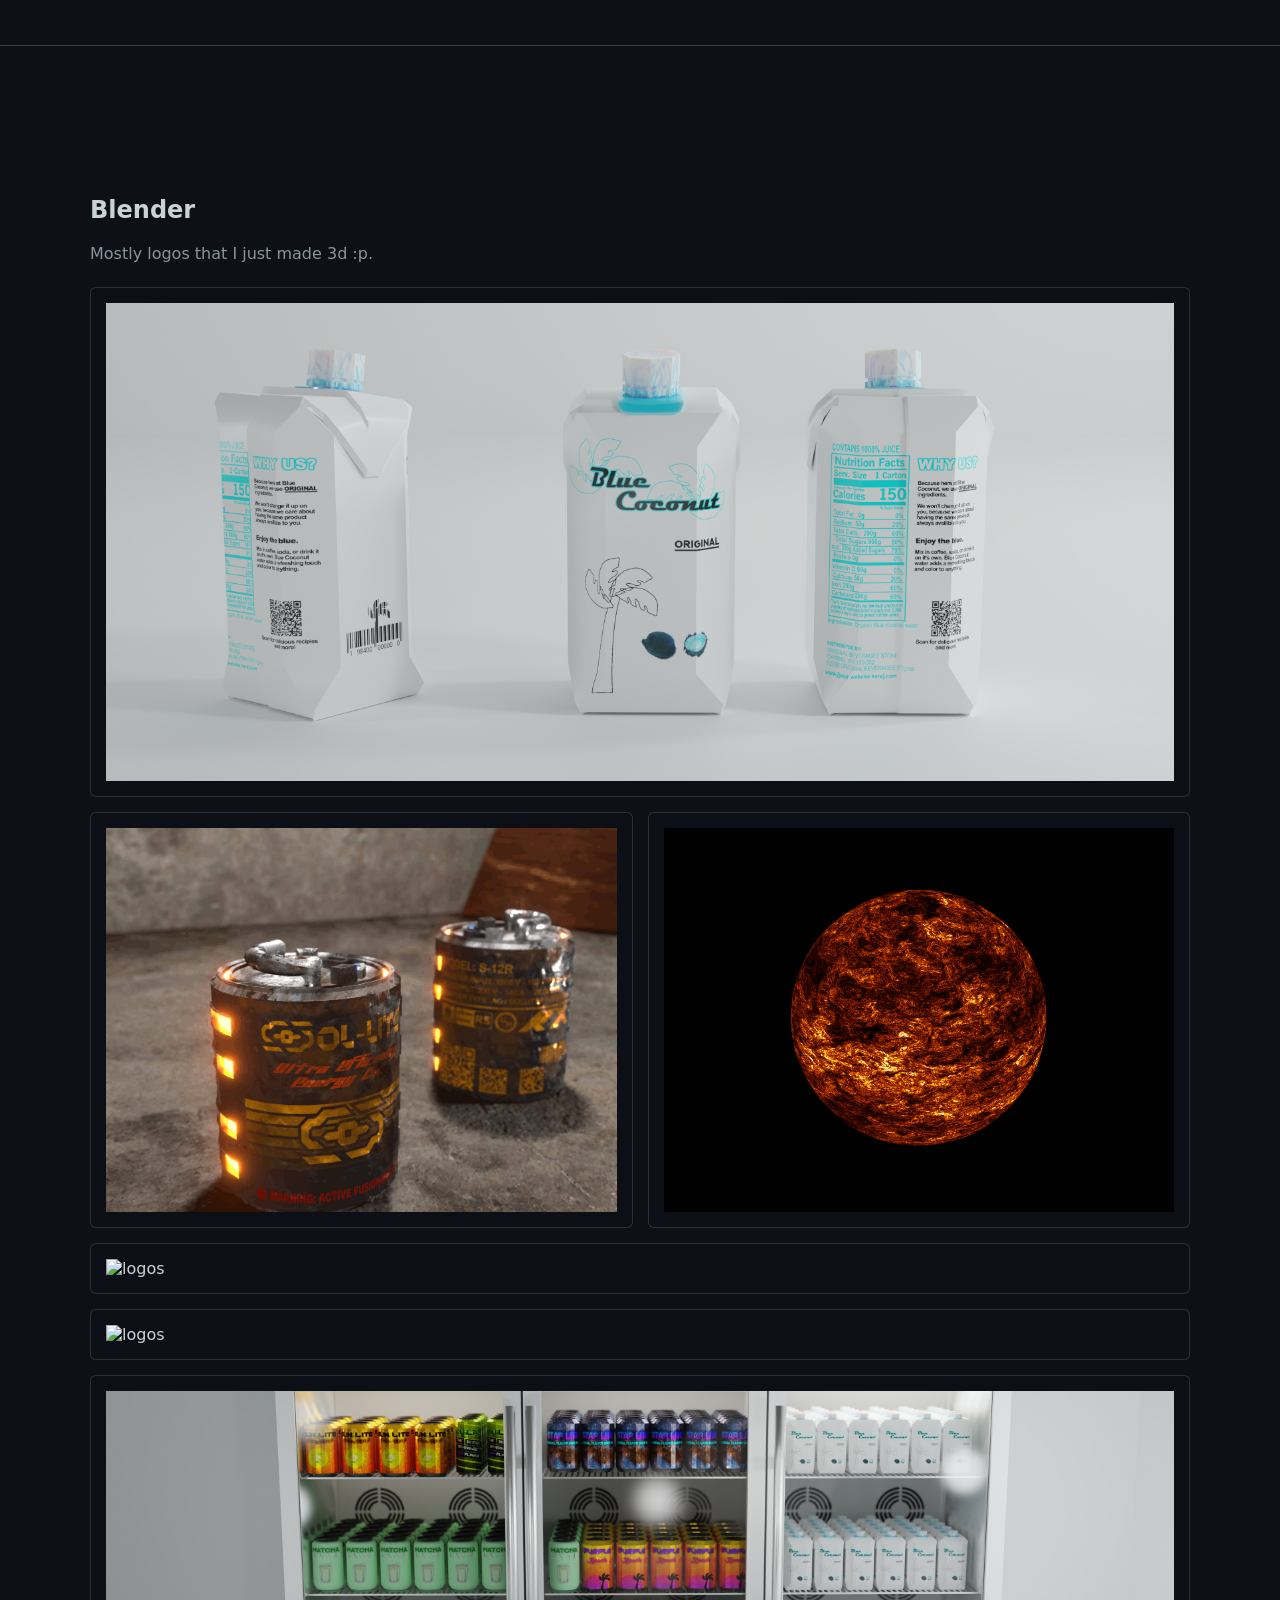
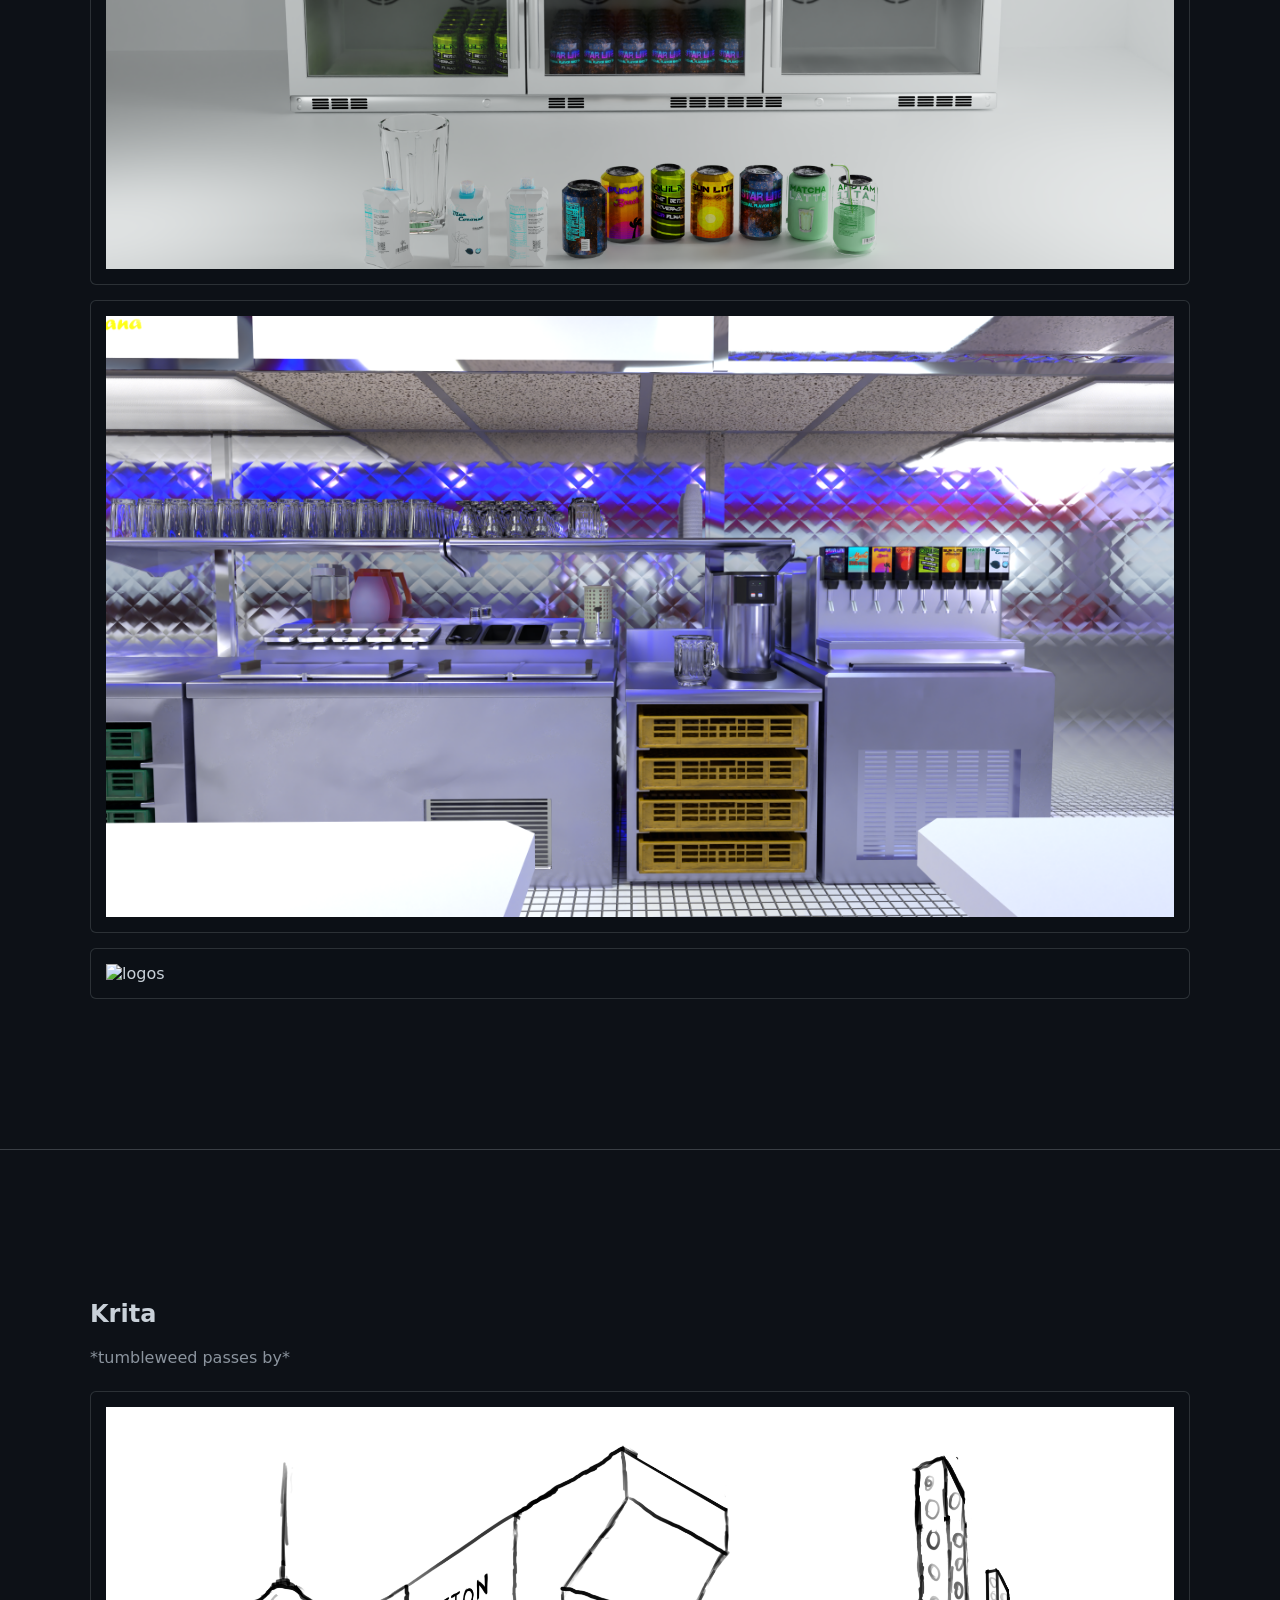
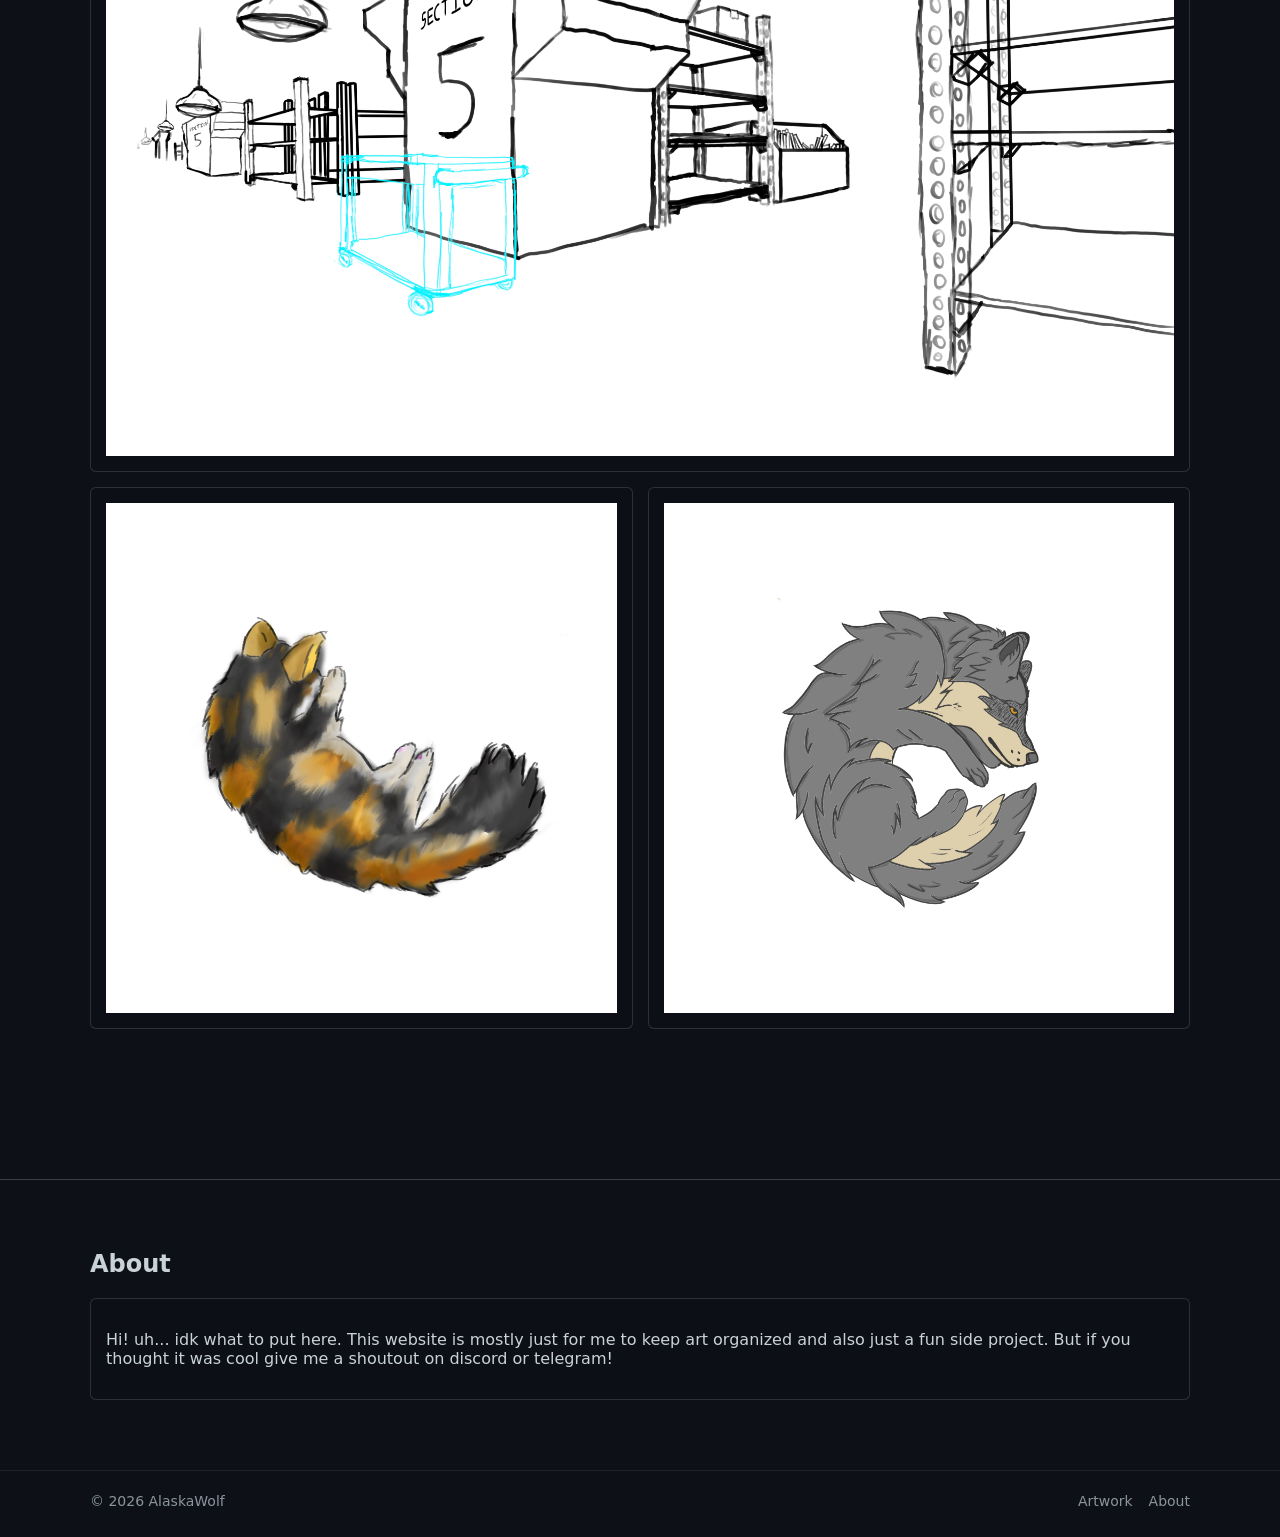
==== commit 113f903f: "a" ====
--- a/furry/index.html
+++ b/furry/index.html
@@ -15,7 +15,7 @@
   <header class="topbar">
     <div class="brand">
       <div class="logo-slot">
-        <a class="logo" href="/furry" aria-label="Home">
+        <a class="logo" href="/" aria-label="Home">
         <img src="logotesting2.svg" alt="AlaskaWolf logo">
     </a>
       </div>
@@ -34,8 +34,21 @@
     <nav class="nav" id="site-nav">
       <a href="#artwork">Artwork</a>
       <a href="#about">About</a>
-      <a href="tools/index.html">Tools</a>
-      <a class="external" href="https://github.com/alaskawolf77" target="_blank" rel="noreferrer">GitHub</a>
+      <div class="nav-dropdown">
+        <button
+          class="nav-dropdown-trigger"
+          type="button"
+          aria-expanded="false"
+          aria-haspopup="true"
+        >
+          Tools
+        </button>
+        <div class="nav-dropdown-menu">
+          <a href="tools/converter/index.html#png-to-pdf">PNG to PDF</a>
+          <a href="tools/converter/index.html#pdf-to-png">PDF to PNG</a>
+        </div>
+      </div>
+      <!--<a class="external" href="https://github.com/alaskawolf77" target="_blank" rel="noreferrer">GitHub</a>-->
     </nav>
   </header>
 
@@ -156,18 +169,6 @@
           <div class="card ink-secondary">
             <img class="art-preview" src="art/pendentFINAL2(1).png" alt="logos">
           </div>
-          <div class="card ink-secondary">
-            <img class="art-preview" src="art/jammingout.png" alt="logos">
-          </div>
-          <div class="card ink-secondary">
-            <img class="art-preview" src="art/GCCommision.png" alt="logos">
-          </div>
-          <div class="card ink-secondary">
-            <img class="art-preview" src="art/AlaskaWolf.jpg" alt="logos">
-          </div>
-          <div class="card ink-secondary">
-            <img class="art-preview" src="art/sketchwolf.png" alt="logos">
-          </div>
         </div>
       </div>
     </section>
@@ -190,7 +191,7 @@
       <div class="footer-links">
         <a href="#artwork">Artwork</a>
         <a href="#about">About</a>
-        <a href="https://github.com/AlaskaWolf77" target="_blank" rel="noreferrer">GitHub</a>
+        <!--<a href="https://github.com/AlaskaWolf77" target="_blank" rel="noreferrer">GitHub</a>-->
       </div>
     </div>
   </footer>
--- a/furry/styles.css
+++ b/furry/styles.css
@@ -66,6 +66,7 @@
 .nav{
     display:flex;
     gap:10px;
+    align-items:center;
 }
 
 .nav-toggle{
@@ -96,7 +97,8 @@
     outline-offset:2px;
 }
 
-.nav a{
+.nav a,
+.nav-dropdown-trigger{
     color:var(--text);
     text-decoration:none;
     padding:8px 10px;
@@ -104,7 +106,70 @@
     font-size:14px;
 }
 
-.nav a:hover{
+.nav-dropdown{
+    position:relative;
+}
+
+.nav-dropdown::after{
+    content:"";
+    position:fixed;
+    top:44px;
+    right:0;
+    display:none;
+    width:180px;
+    height:20px;
+}
+
+.nav-dropdown-trigger{
+    border:0;
+    background:transparent;
+    font-family:inherit;
+    cursor:pointer;
+    display:flex;
+    align-items:center;
+    gap:5px;
+}
+
+.nav-dropdown-menu{
+    position:fixed;
+    top:var(--header-h);
+    right:0;
+    min-width:180px;
+    padding:6px;
+    border:1px solid var(--border);
+    border-radius:0;
+    background:rgba(13,17,23,0.96);
+    box-shadow:0 10px 24px rgba(0,0,0,0.24);
+    opacity:0;
+    transform:translateY(-4px);
+    visibility:hidden;
+    pointer-events:none;
+    transition:opacity 160ms ease, transform 160ms ease;
+    z-index:2;
+}
+
+.nav-dropdown-menu a{
+    display:block;
+}
+
+.nav-dropdown:hover .nav-dropdown-menu,
+.nav-dropdown.is-open .nav-dropdown-menu,
+.nav-dropdown:focus-within .nav-dropdown-menu{
+    opacity:1;
+    transform:translateY(0);
+    visibility:visible;
+    pointer-events:auto;
+}
+
+.nav-dropdown:hover::after,
+.nav-dropdown.is-open::after,
+.nav-dropdown:focus-within::after{
+    display:block;
+}
+
+.nav a:hover,
+.nav-dropdown-trigger:hover,
+.nav-dropdown-trigger[aria-expanded="true"]{
     background:rgba(240,246,252,0.08);
 }
 
@@ -362,6 +427,51 @@
         display:block;
     }
 
+    .nav-dropdown{
+        width:100%;
+    }
+
+    .nav-dropdown::after{
+        display:none;
+    }
+
+    .nav-dropdown:hover::after,
+    .nav-dropdown.is-open::after,
+    .nav-dropdown:focus-within::after{
+        display:none;
+    }
+
+    .nav-dropdown-trigger{
+        width:100%;
+        justify-content:center;
+        align-items:center;
+    }
+
+    .nav-dropdown.is-open .nav-dropdown-trigger{
+        justify-content:flex-start;
+    }
+
+    .nav-dropdown-menu{
+        position:static;
+        display:none;
+        min-width:0;
+        margin:4px 0 0;
+        padding:4px 0 0 10px;
+        border:0;
+        border-radius:0;
+        background:transparent;
+        box-shadow:none;
+        opacity:1;
+        transform:none;
+        visibility:visible;
+        pointer-events:auto;
+        transition:none;
+    }
+
+    .nav-dropdown.is-open .nav-dropdown-menu{
+        display:block;
+    }
+
     .card{
         grid-column:span 12;
     }
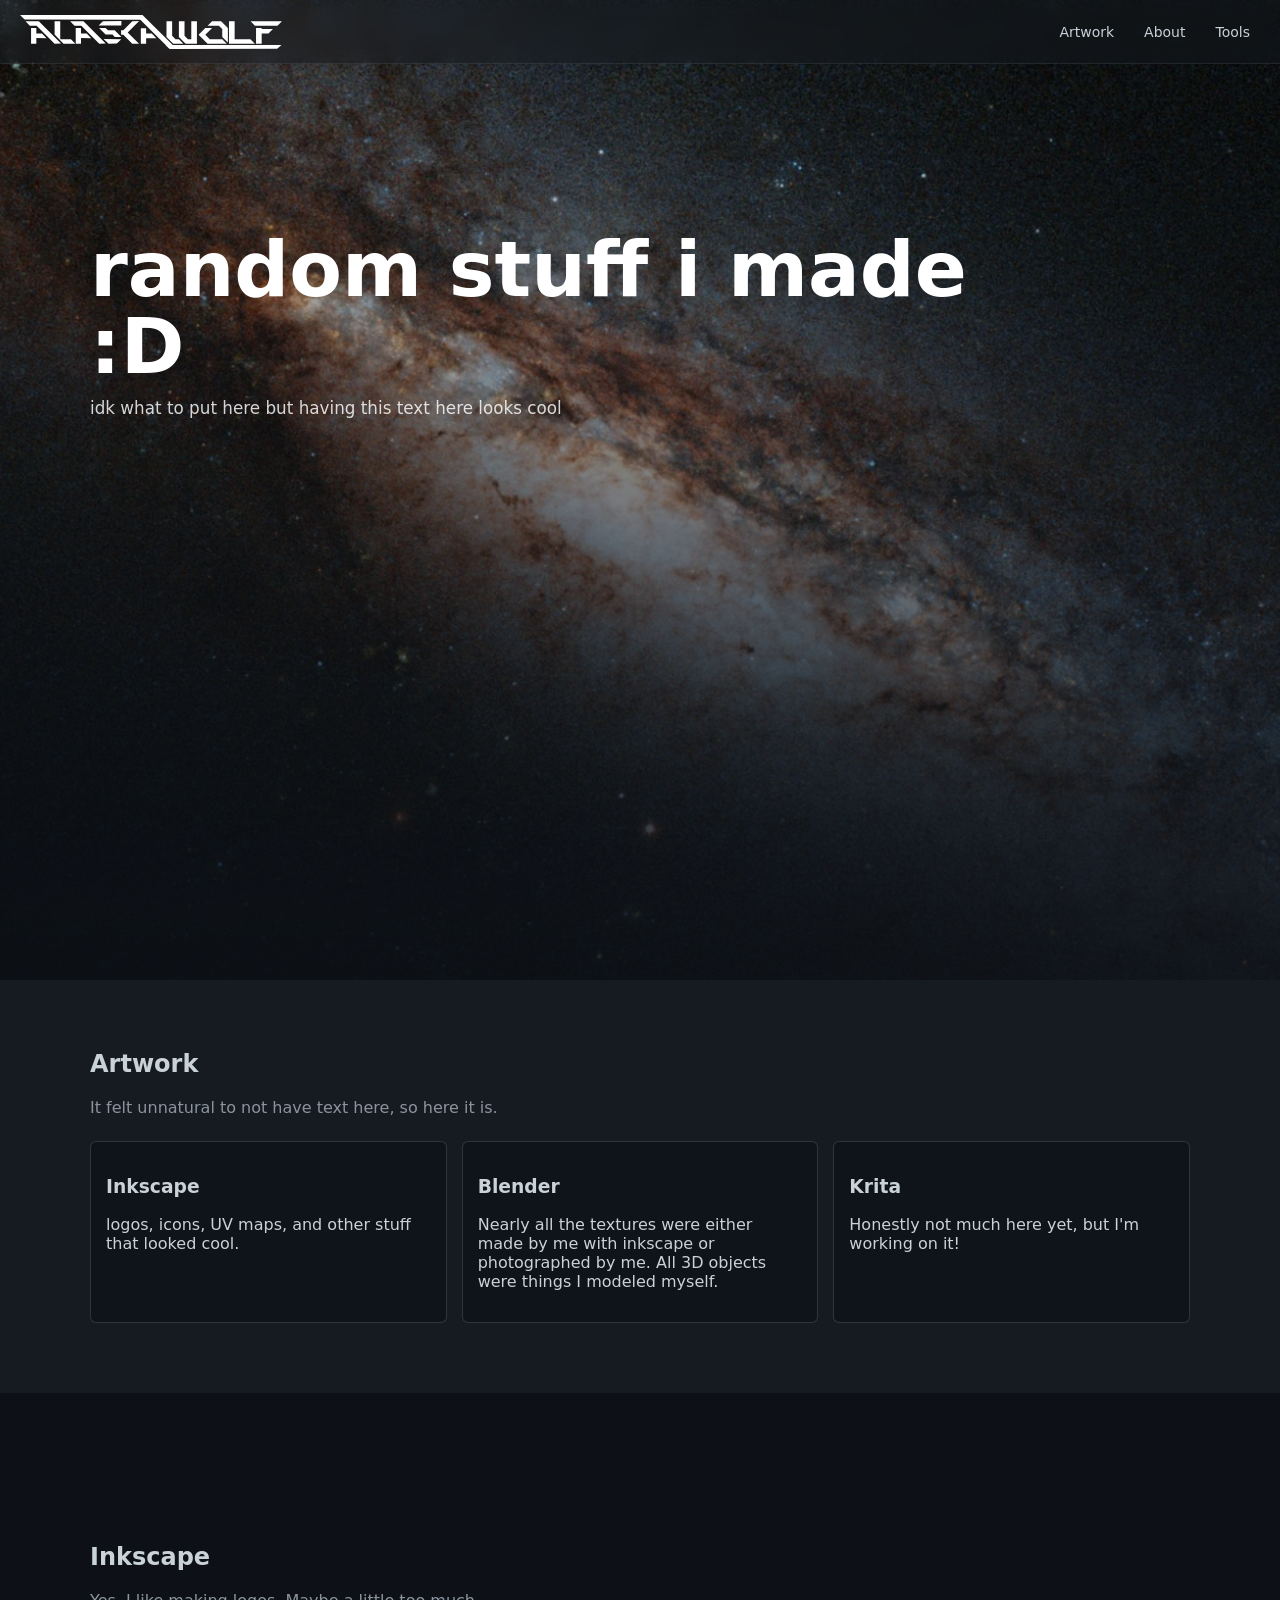
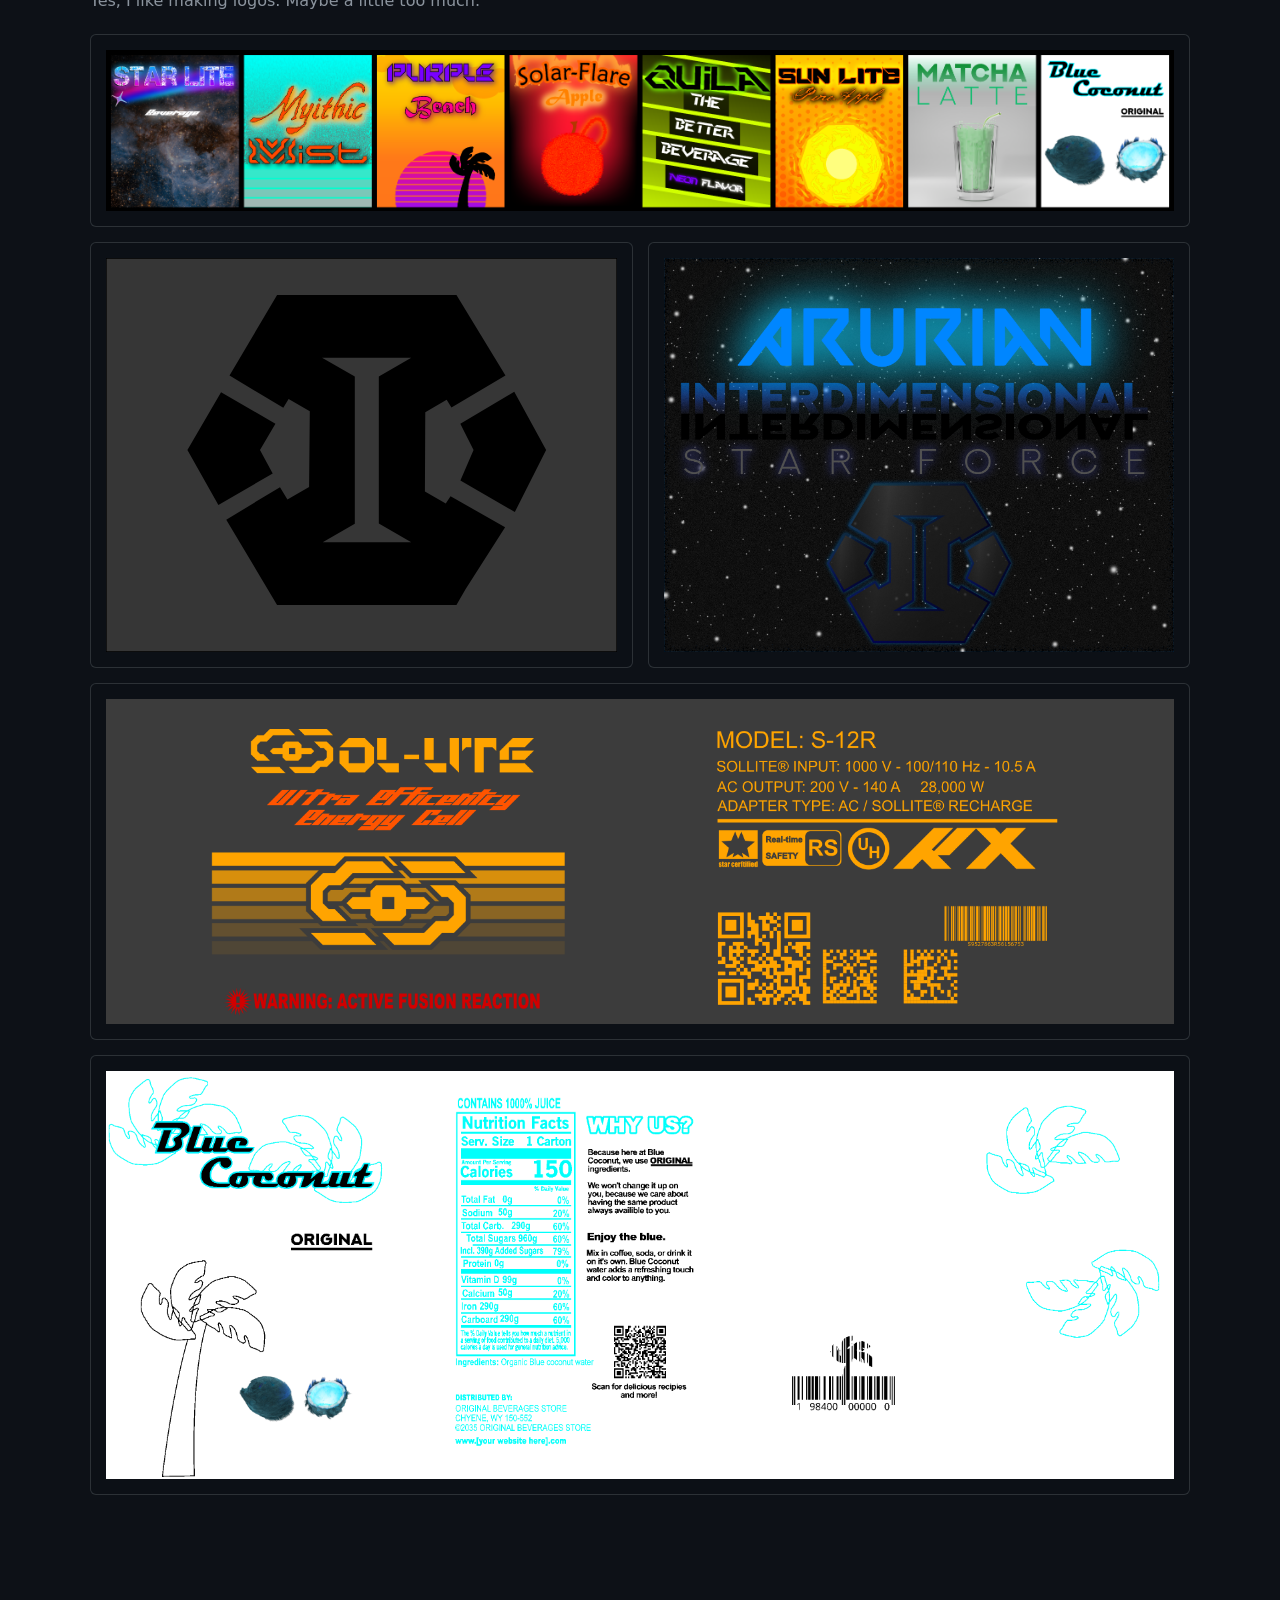
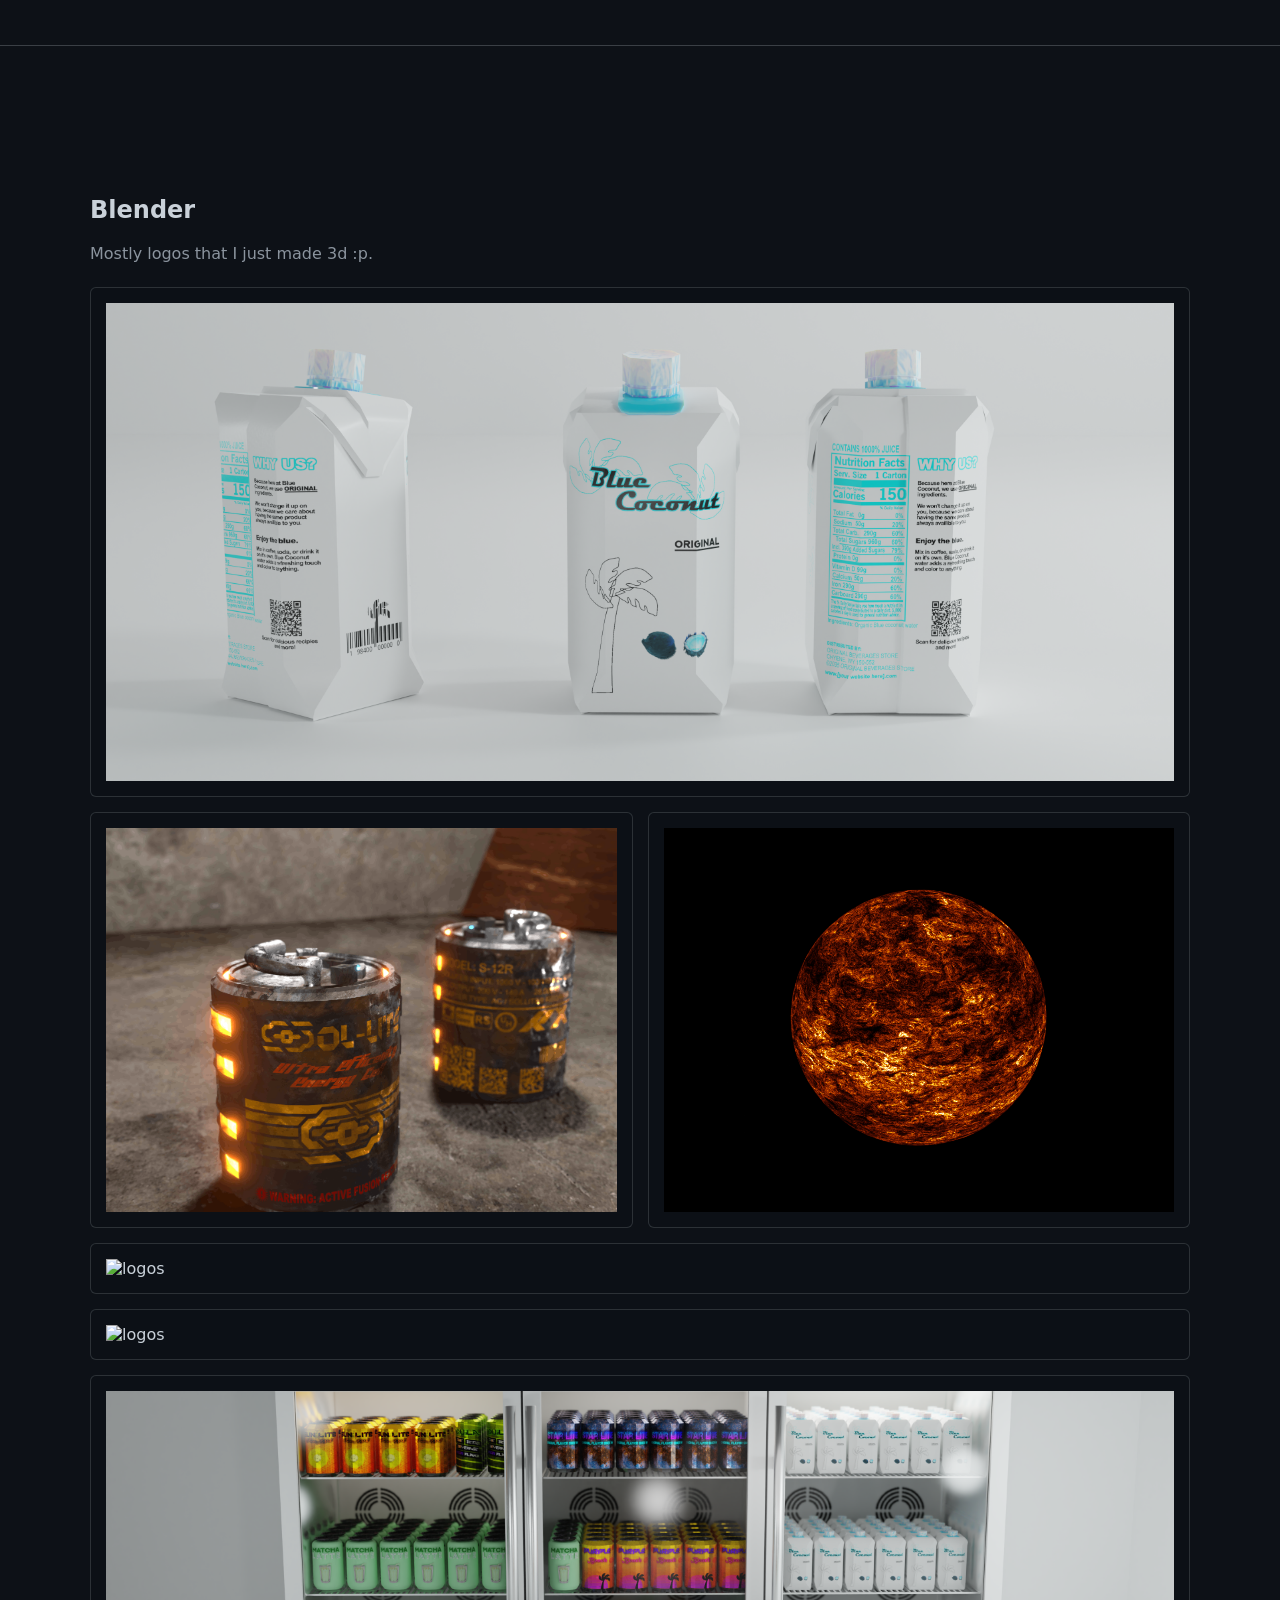
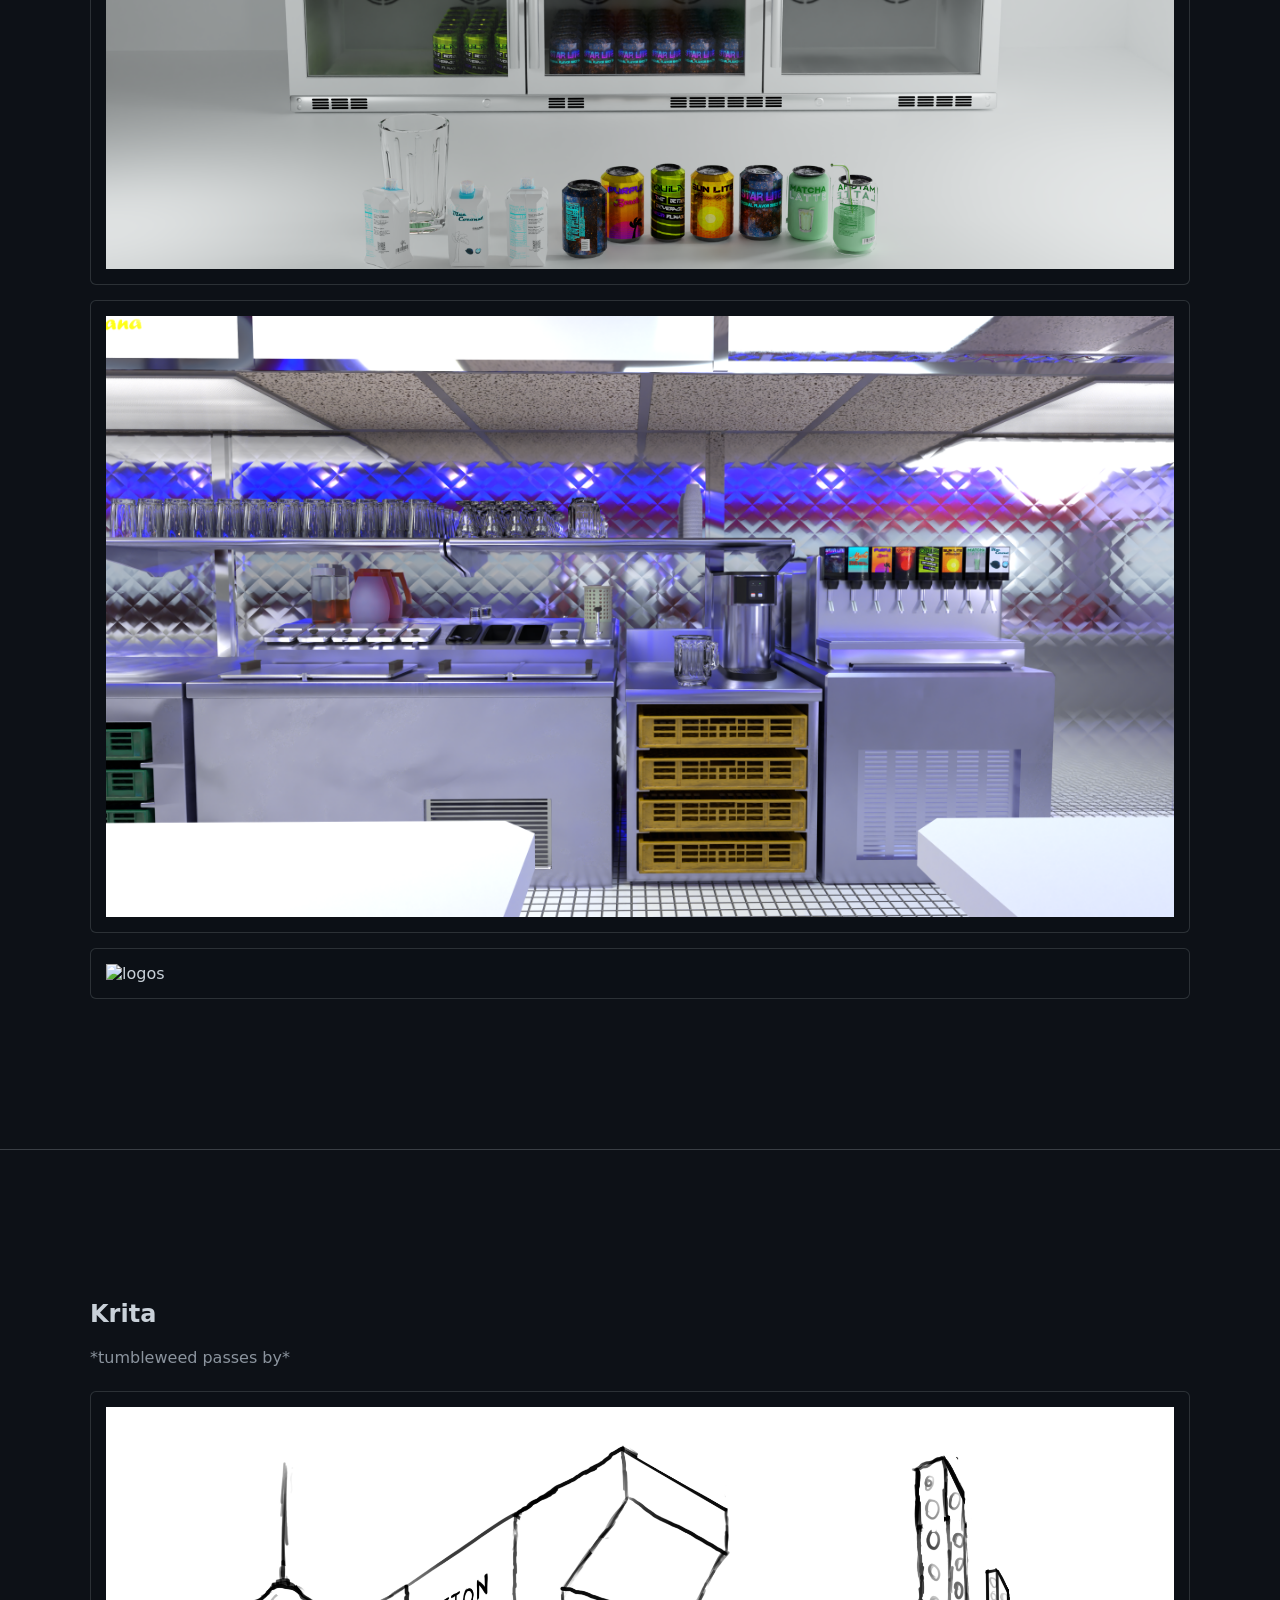
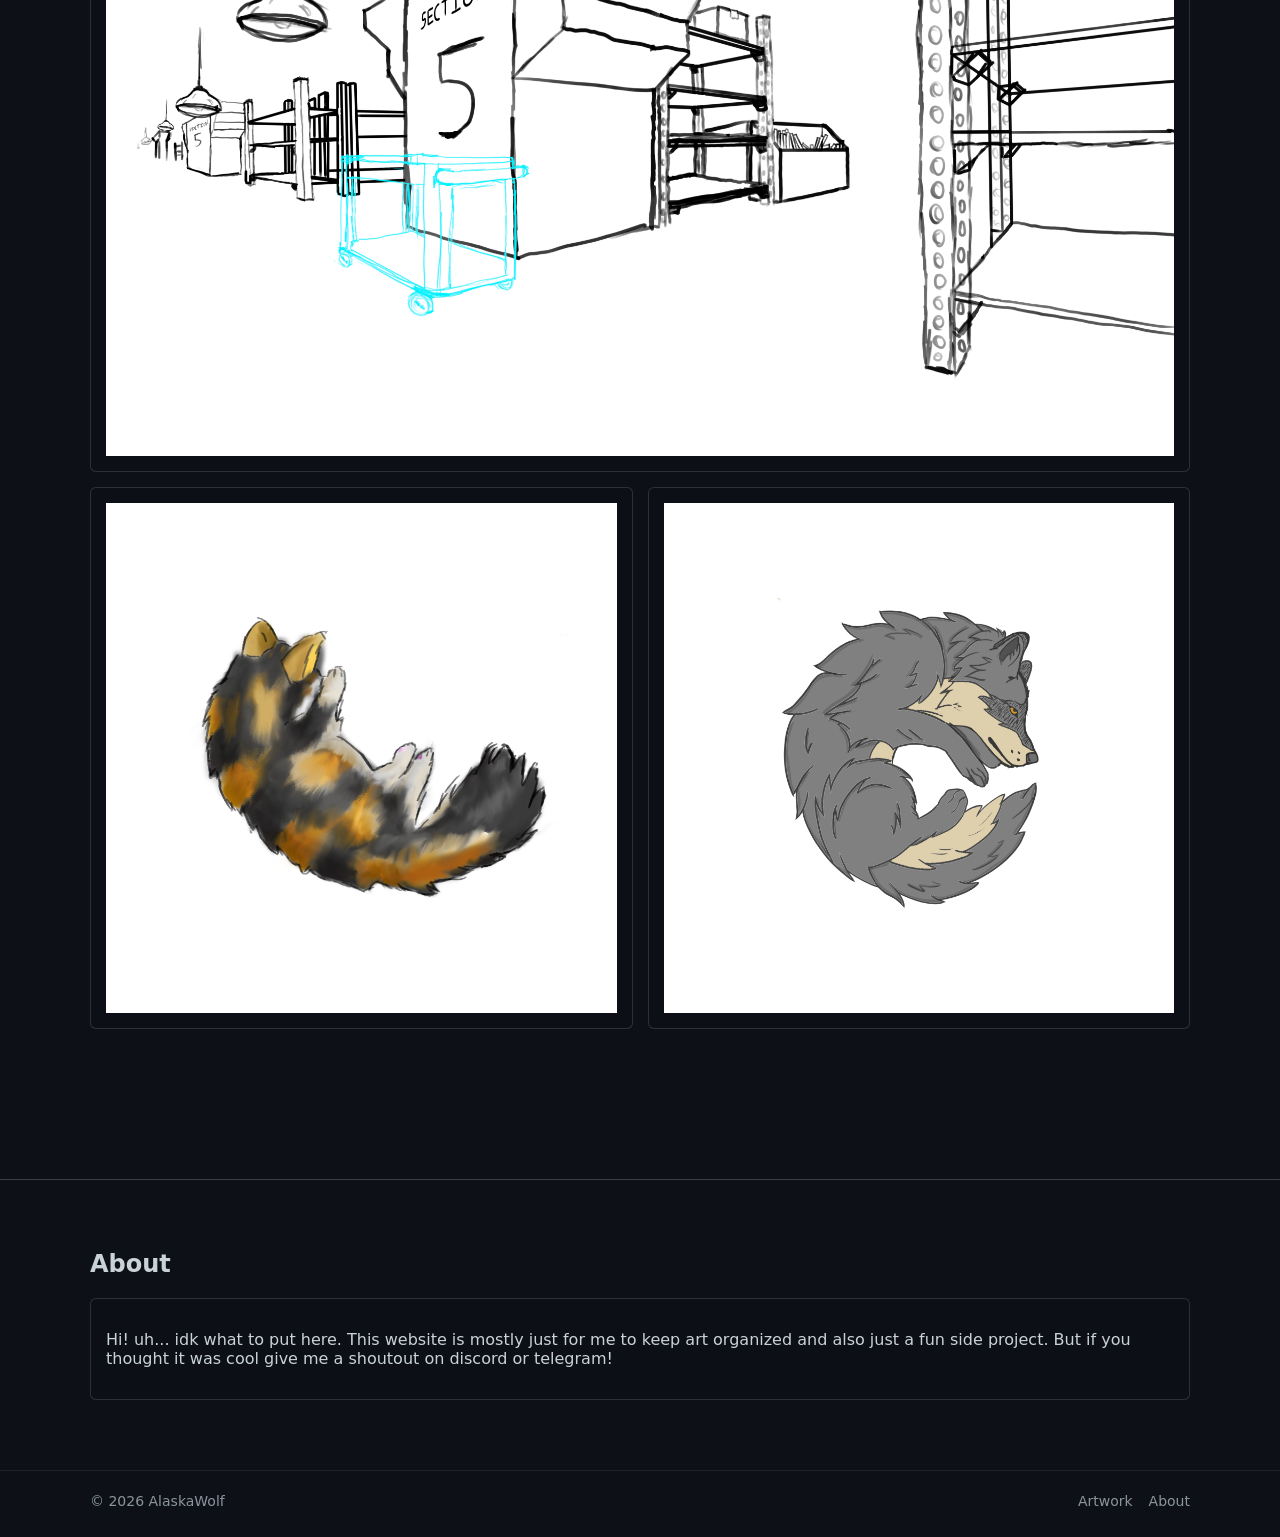
==== commit 9421d637: "fixed tools link" ====
--- a/furry/index.html
+++ b/furry/index.html
@@ -44,8 +44,8 @@
           Tools
         </button>
         <div class="nav-dropdown-menu">
-          <a href="tools/converter/index.html#png-to-pdf">PNG to PDF</a>
-          <a href="tools/converter/index.html#pdf-to-png">PDF to PNG</a>
+          <a href="https://alaskawolf.art/tools/converter/index.html#png-to-pdf">PNG to PDF</a>
+          <a href="alaskawolf.art/tools/converter/index.html#pdf-to-png">PDF to PNG</a>
         </div>
       </div>
       <!--<a class="external" href="https://github.com/alaskawolf77" target="_blank" rel="noreferrer">GitHub</a>-->
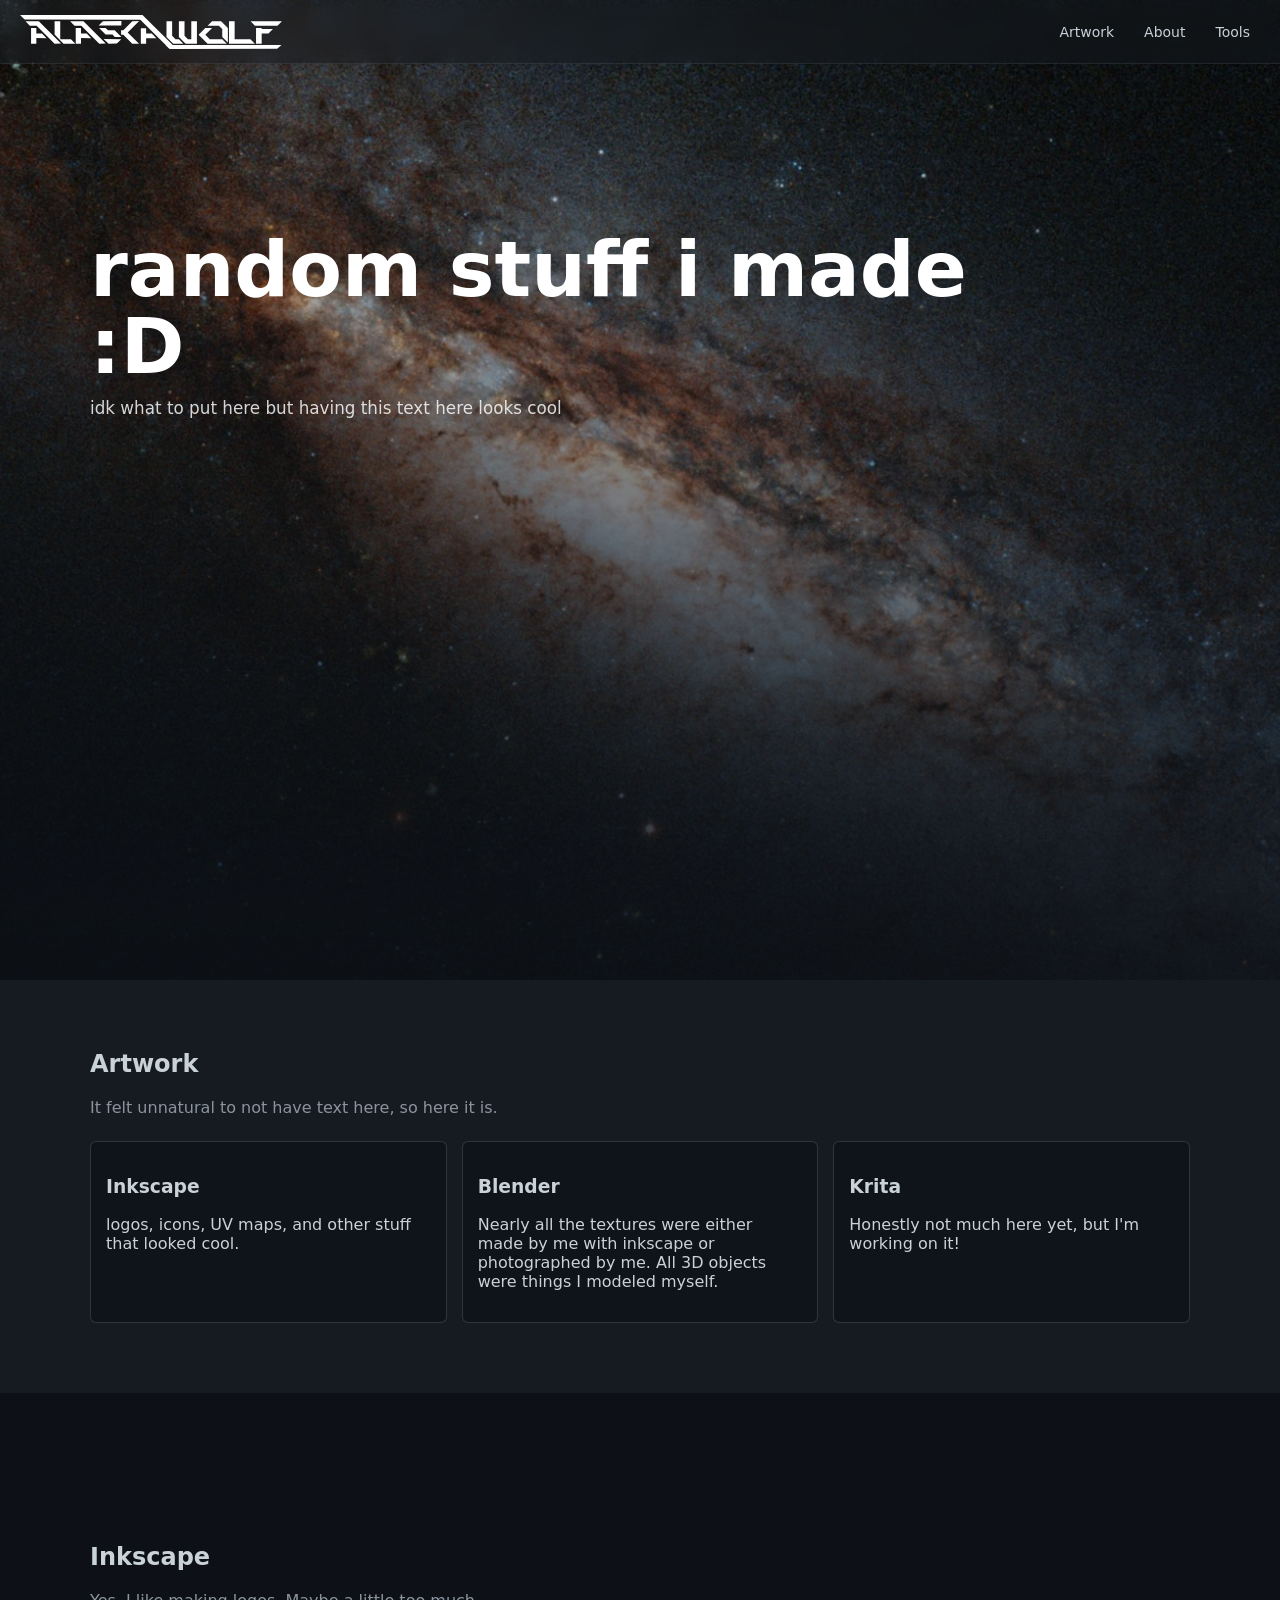
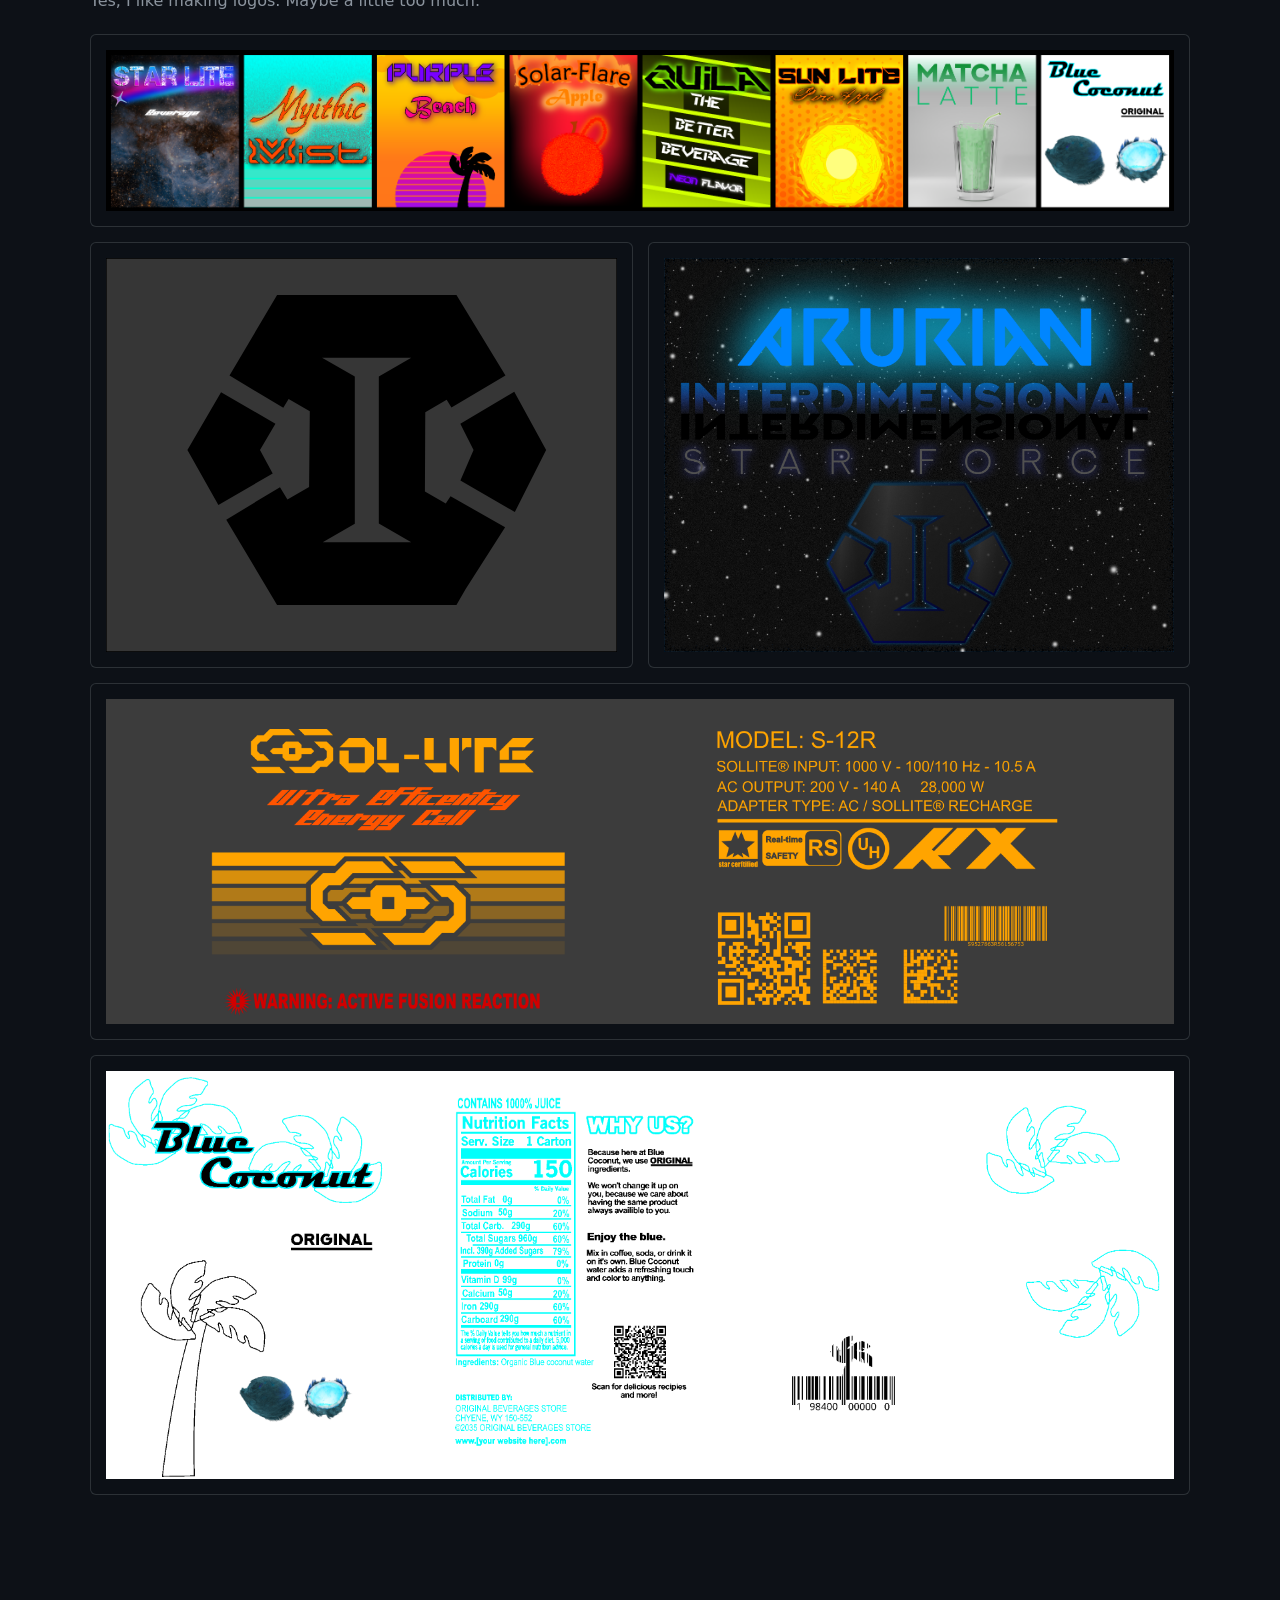
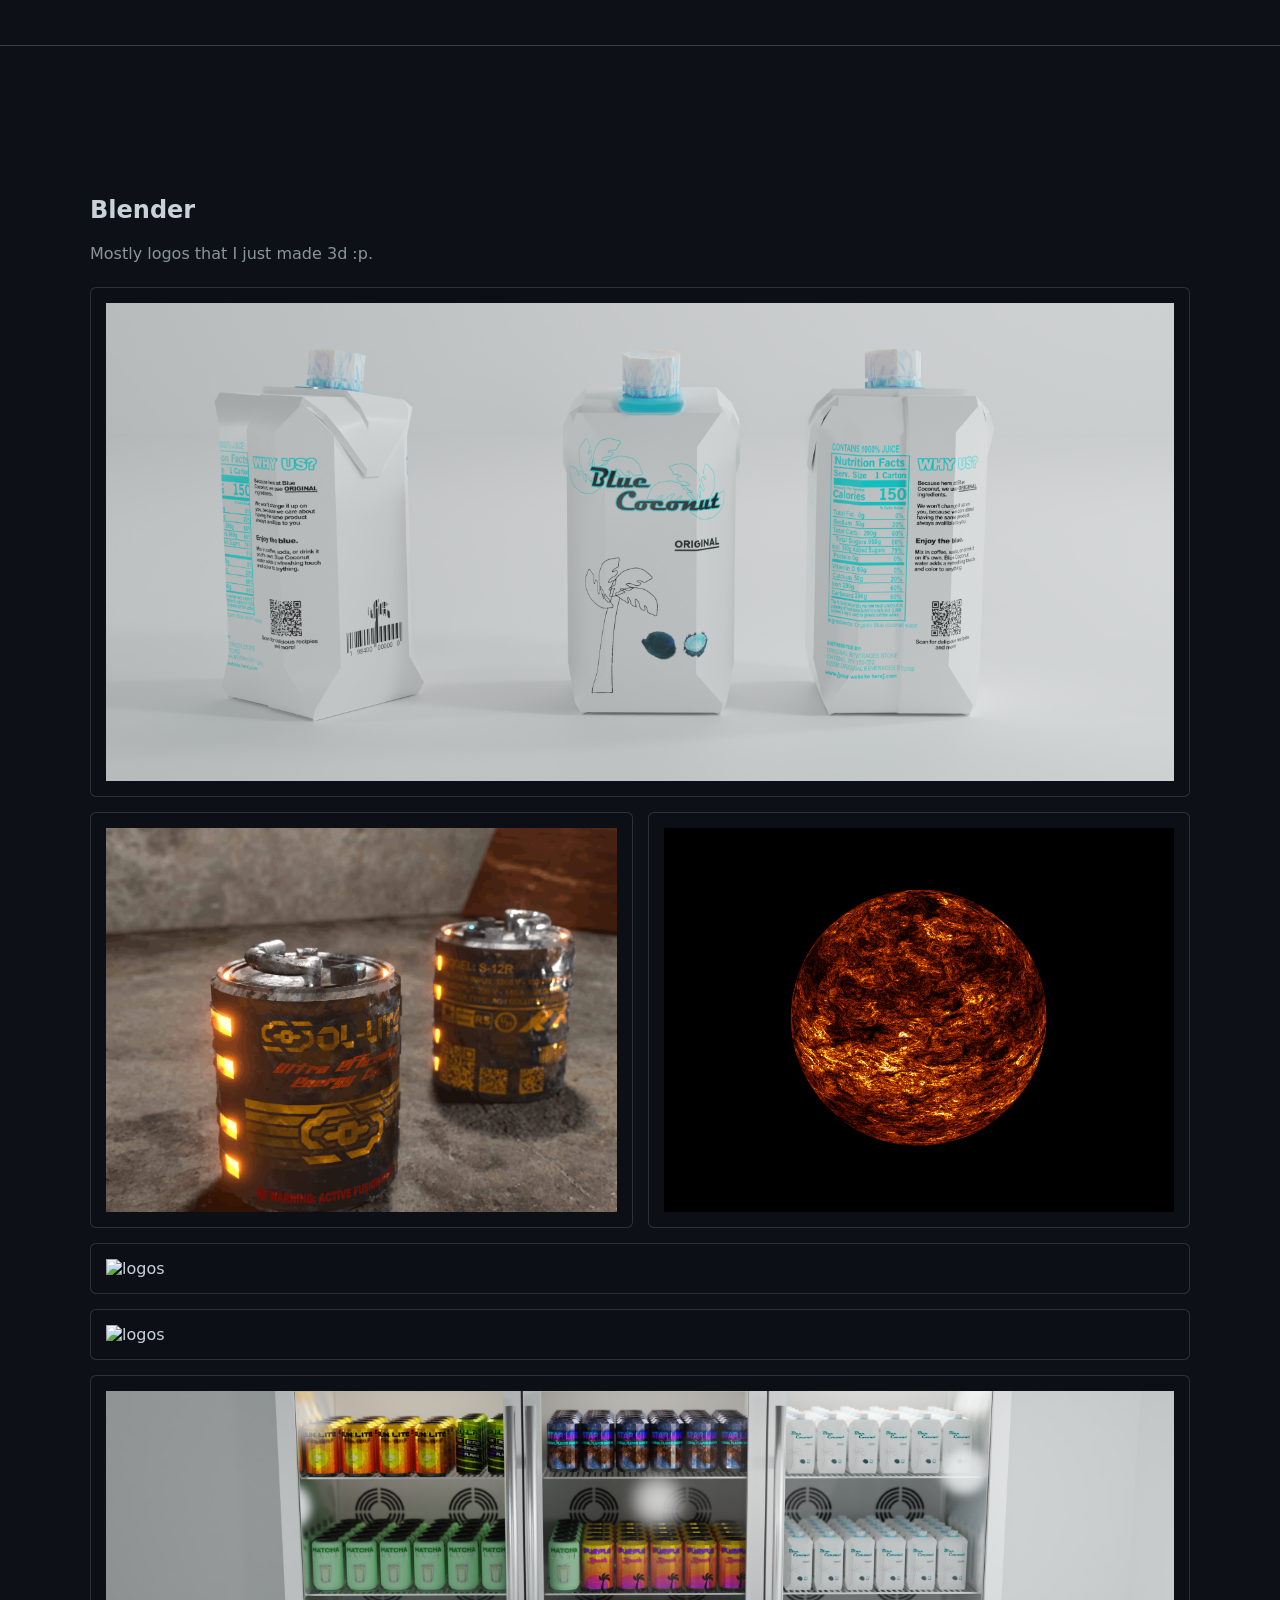
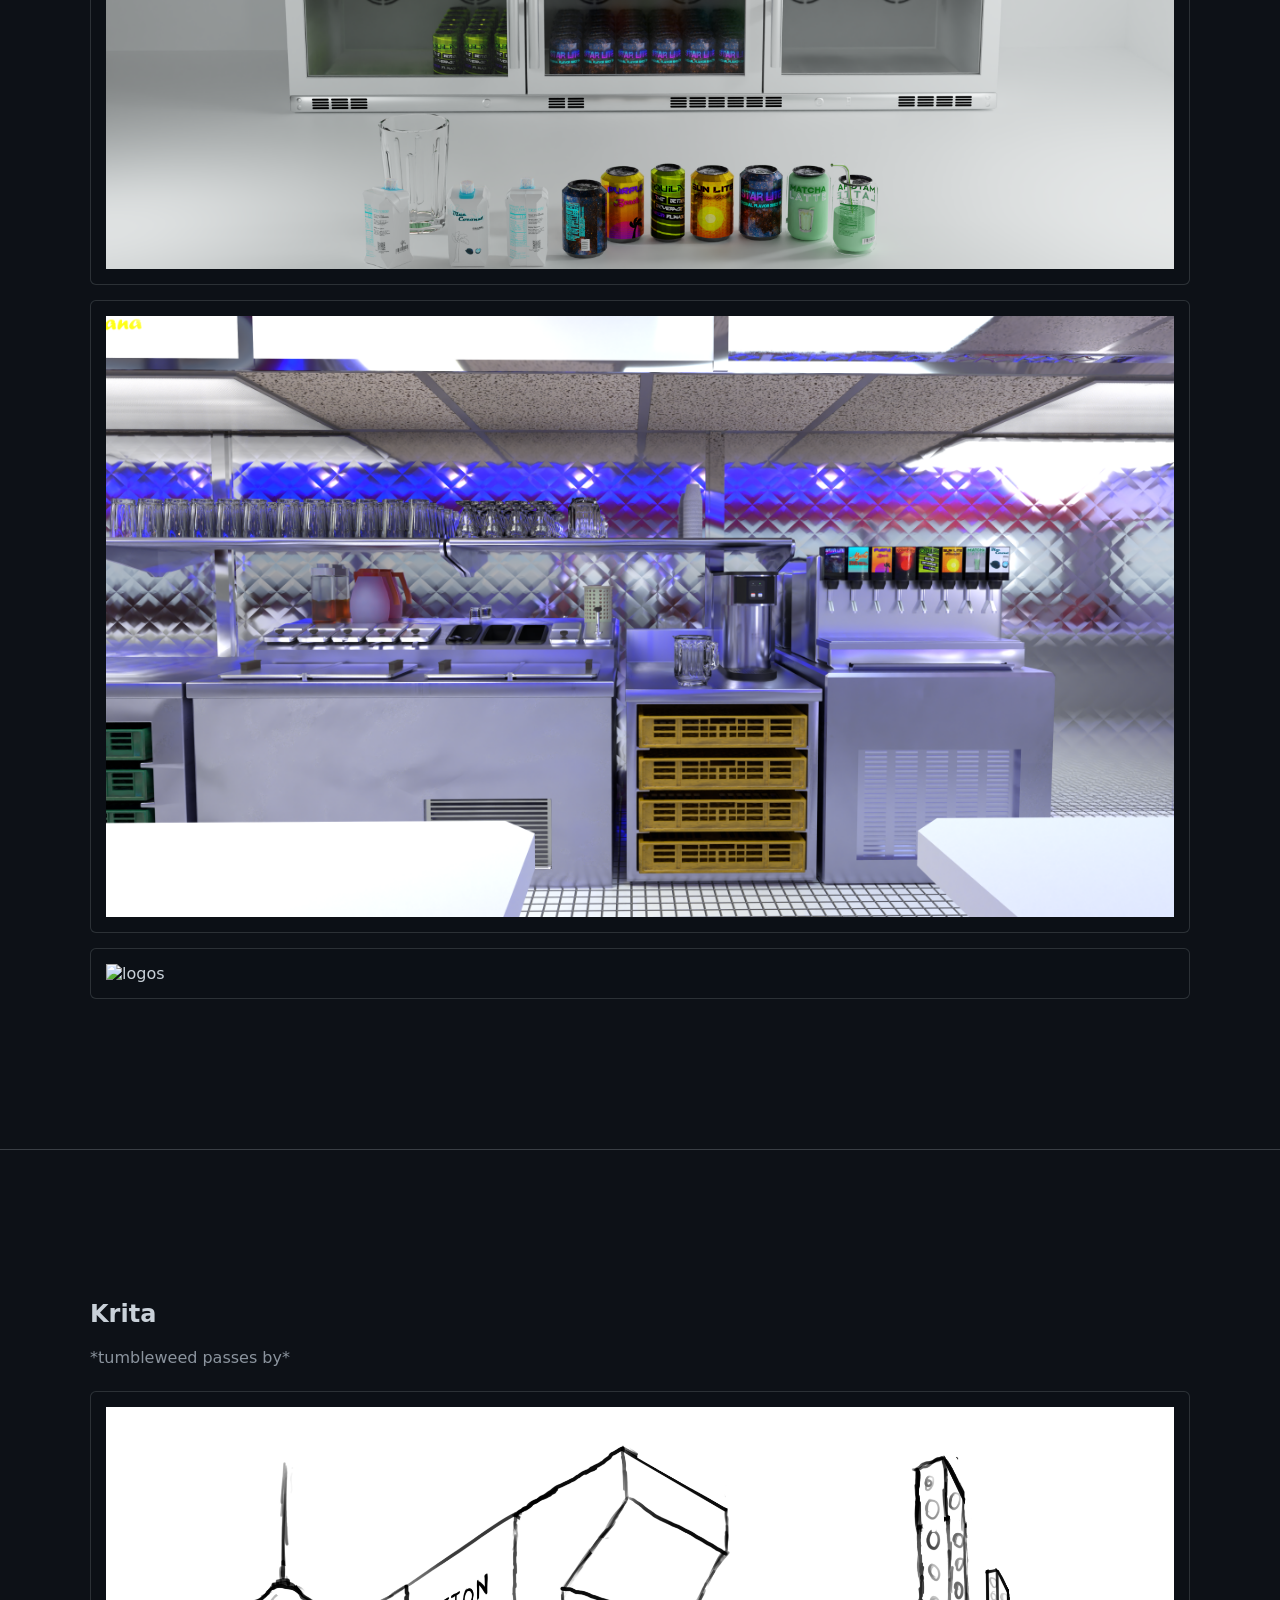
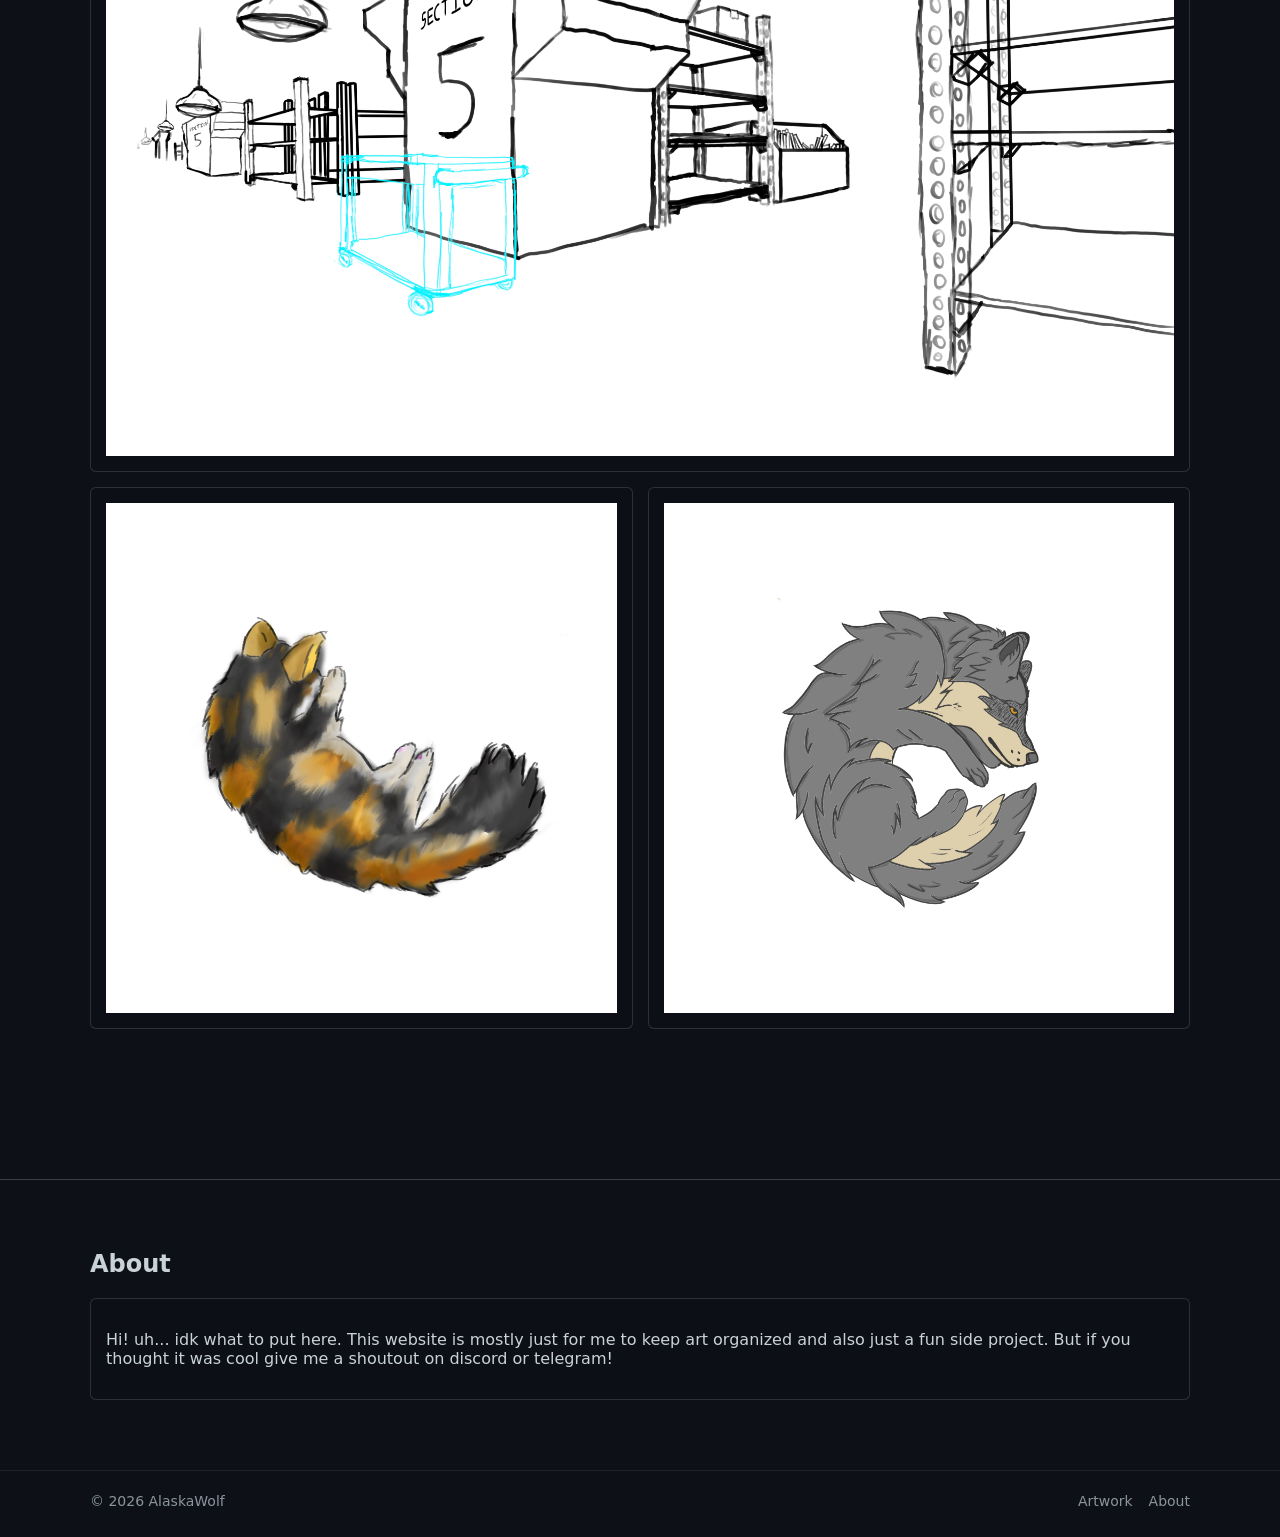
==== commit 175d0d4c: "a" ====
--- a/furry/index.html
+++ b/furry/index.html
@@ -45,7 +45,7 @@
         </button>
         <div class="nav-dropdown-menu">
           <a href="https://alaskawolf.art/tools/converter/index.html#png-to-pdf">PNG to PDF</a>
-          <a href="alaskawolf.art/tools/converter/index.html#pdf-to-png">PDF to PNG</a>
+          <a href="https://alaskawolf.art/tools/converter/index.html#pdf-to-png">PDF to PNG</a>
         </div>
       </div>
       <!--<a class="external" href="https://github.com/alaskawolf77" target="_blank" rel="noreferrer">GitHub</a>-->
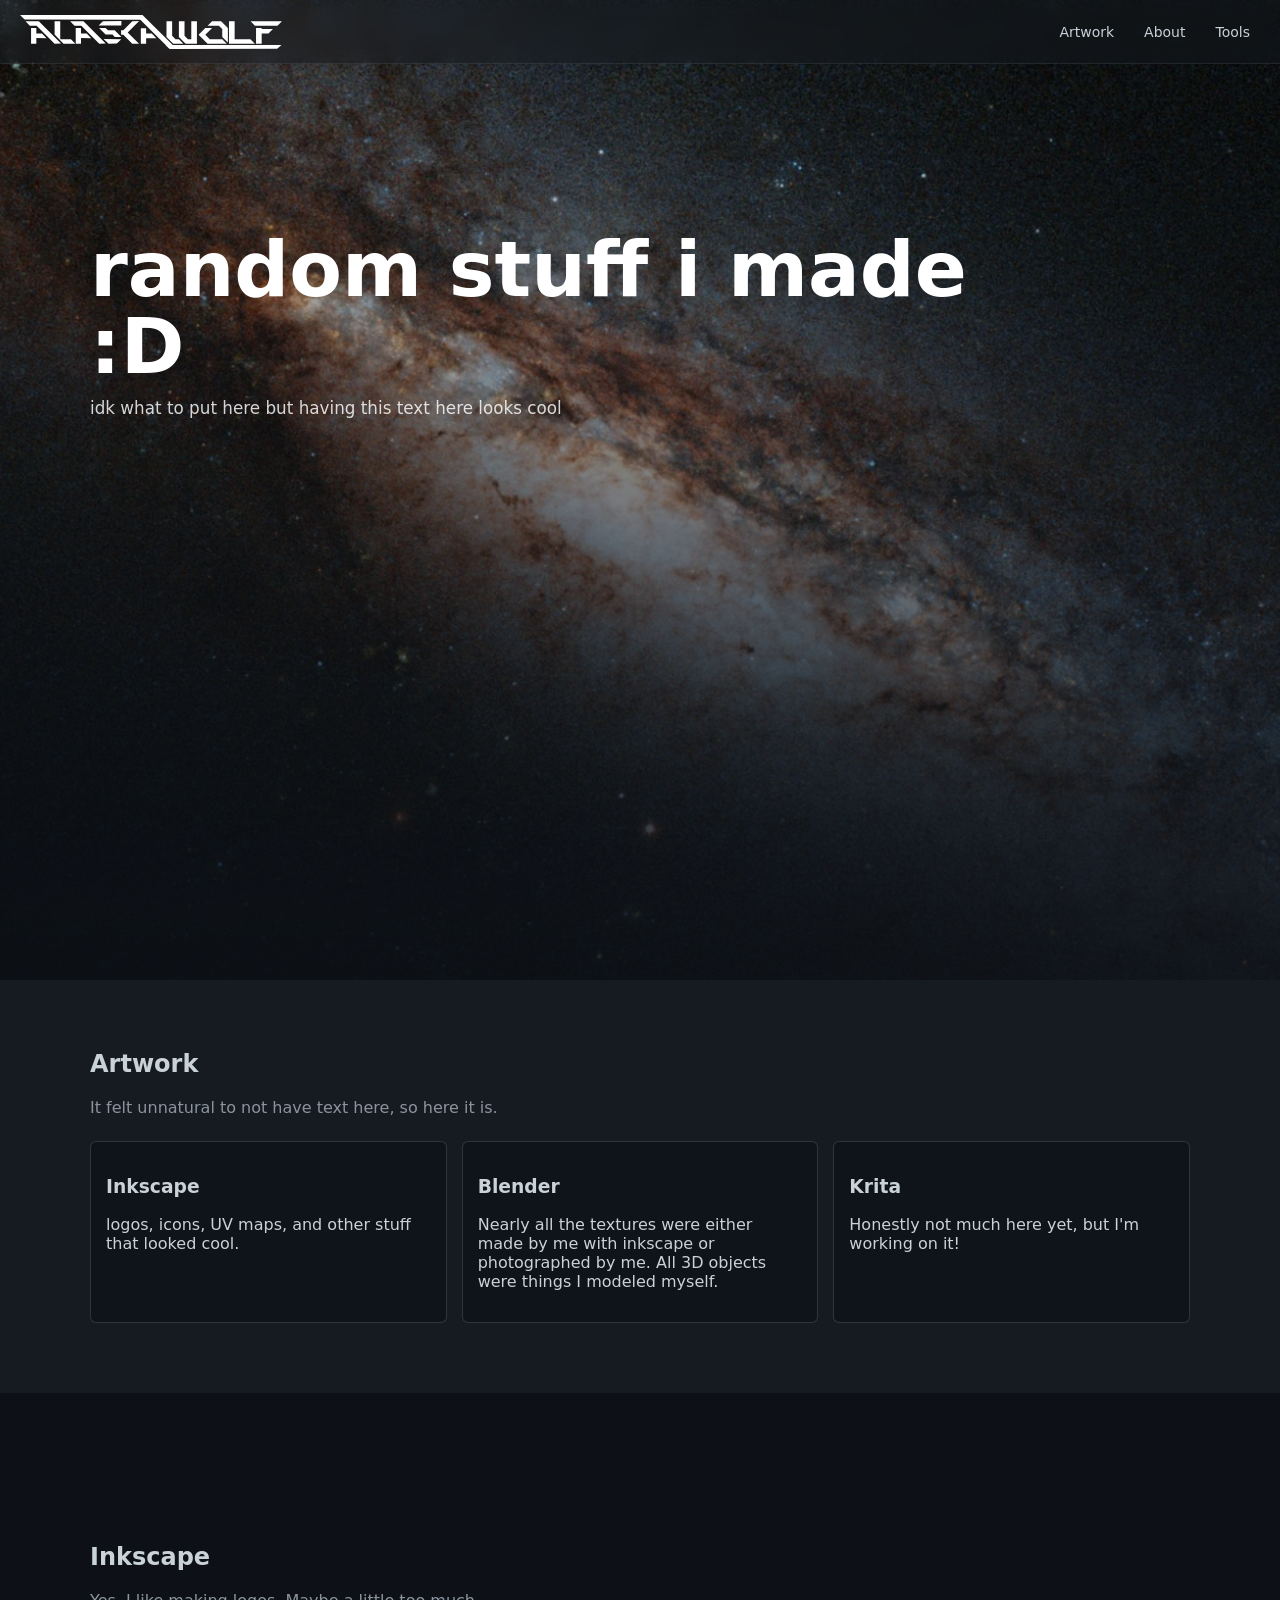
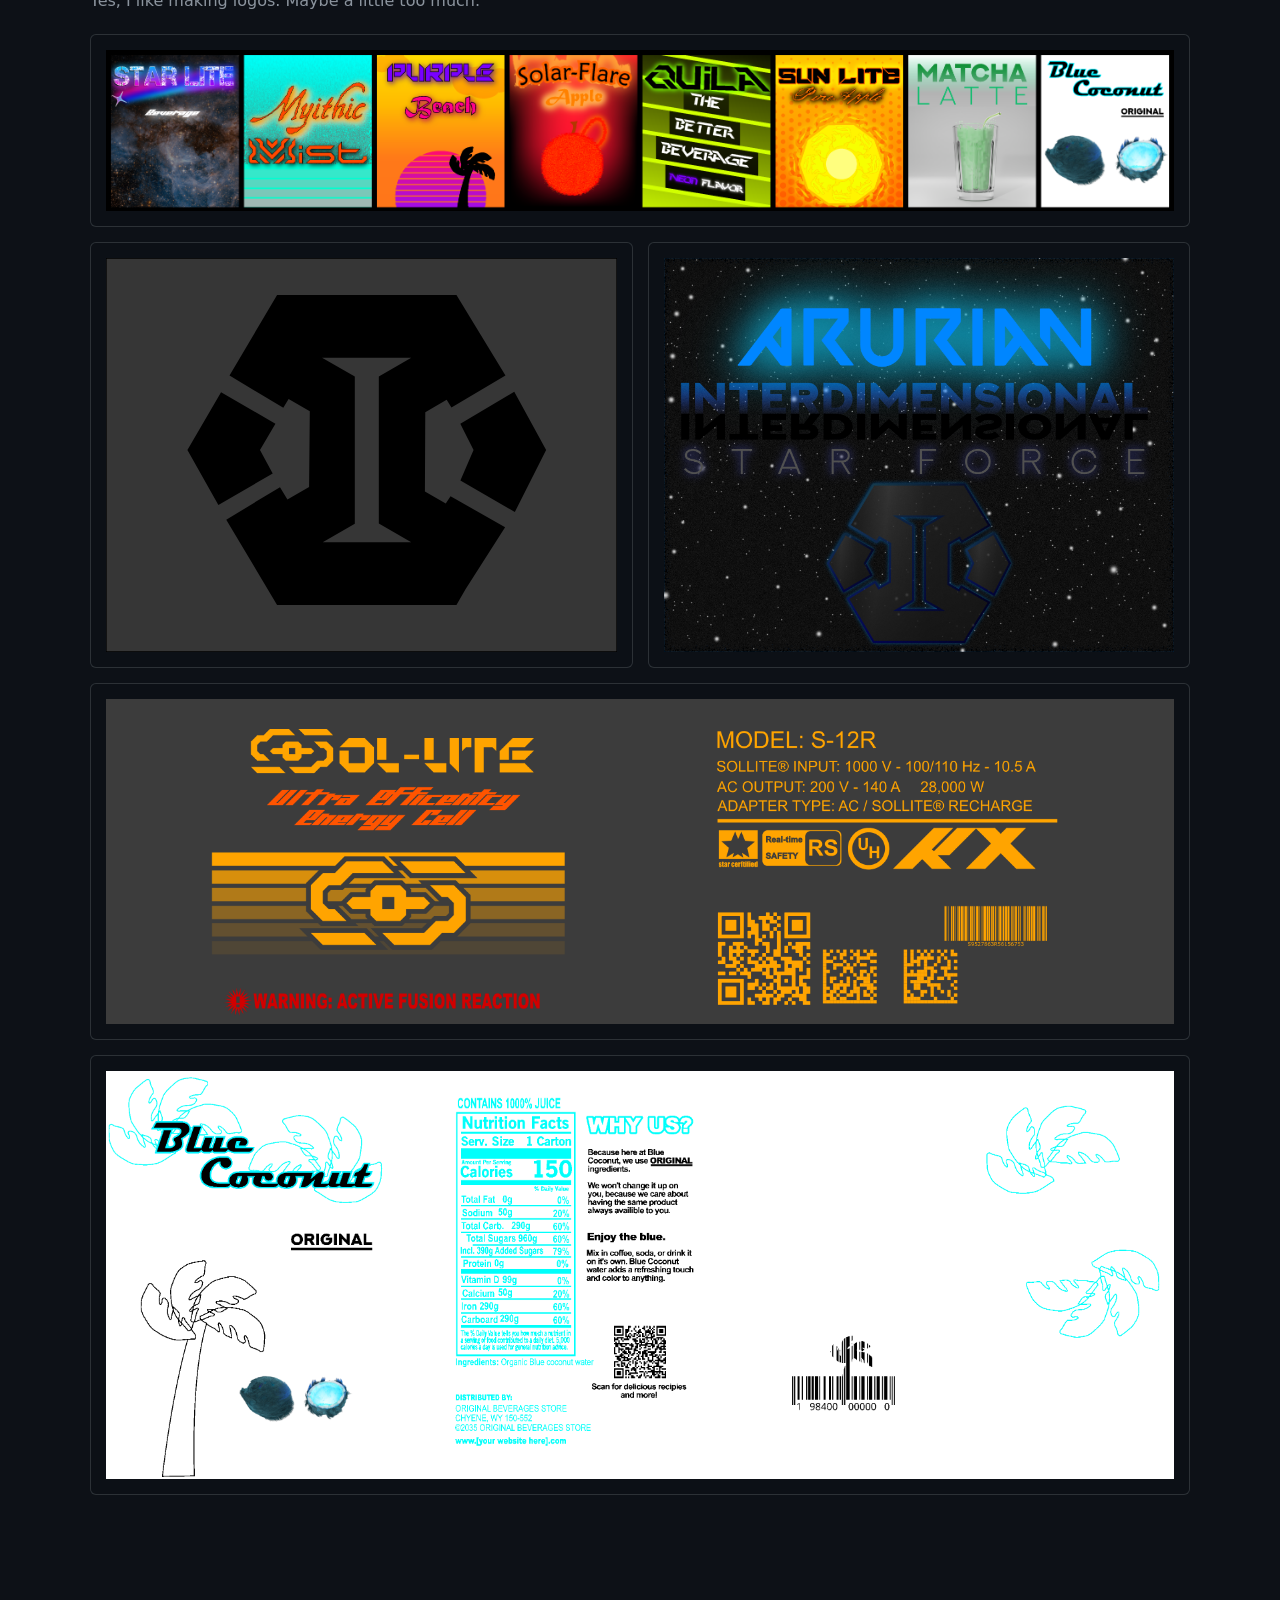
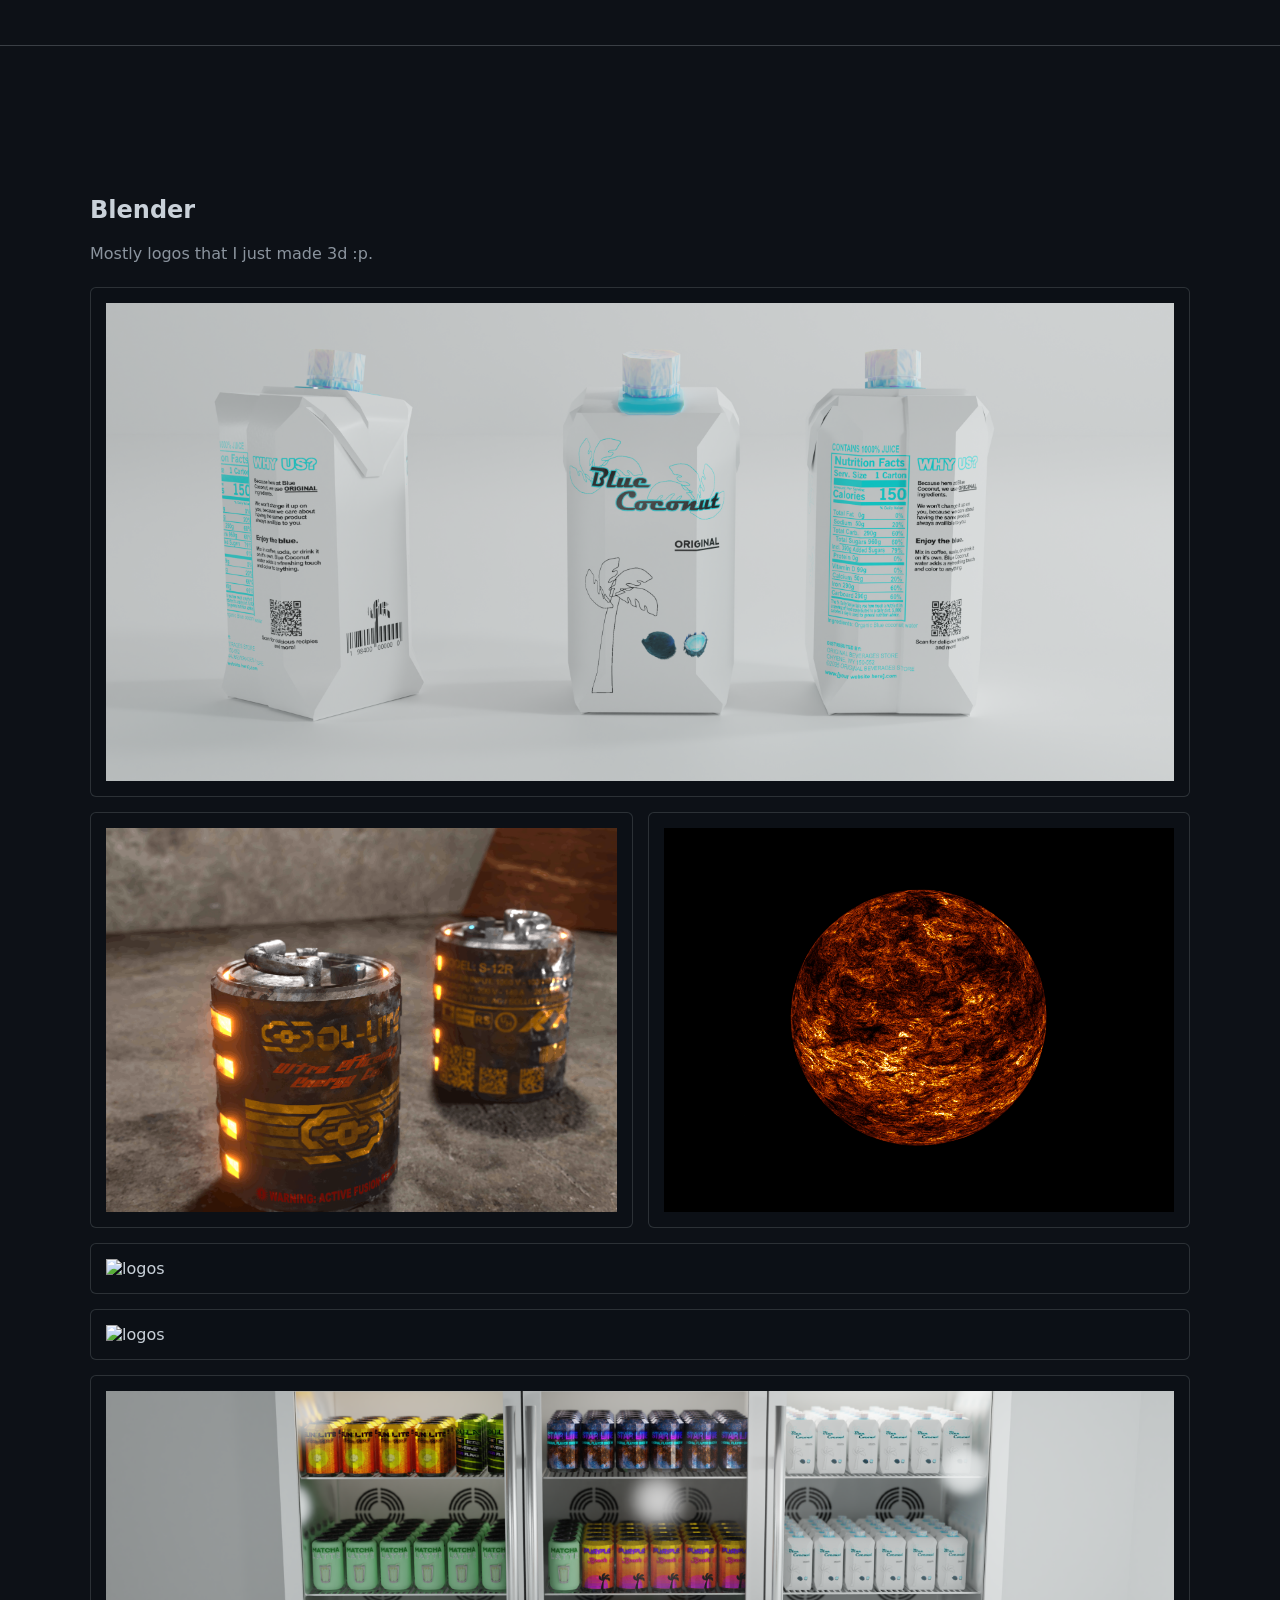
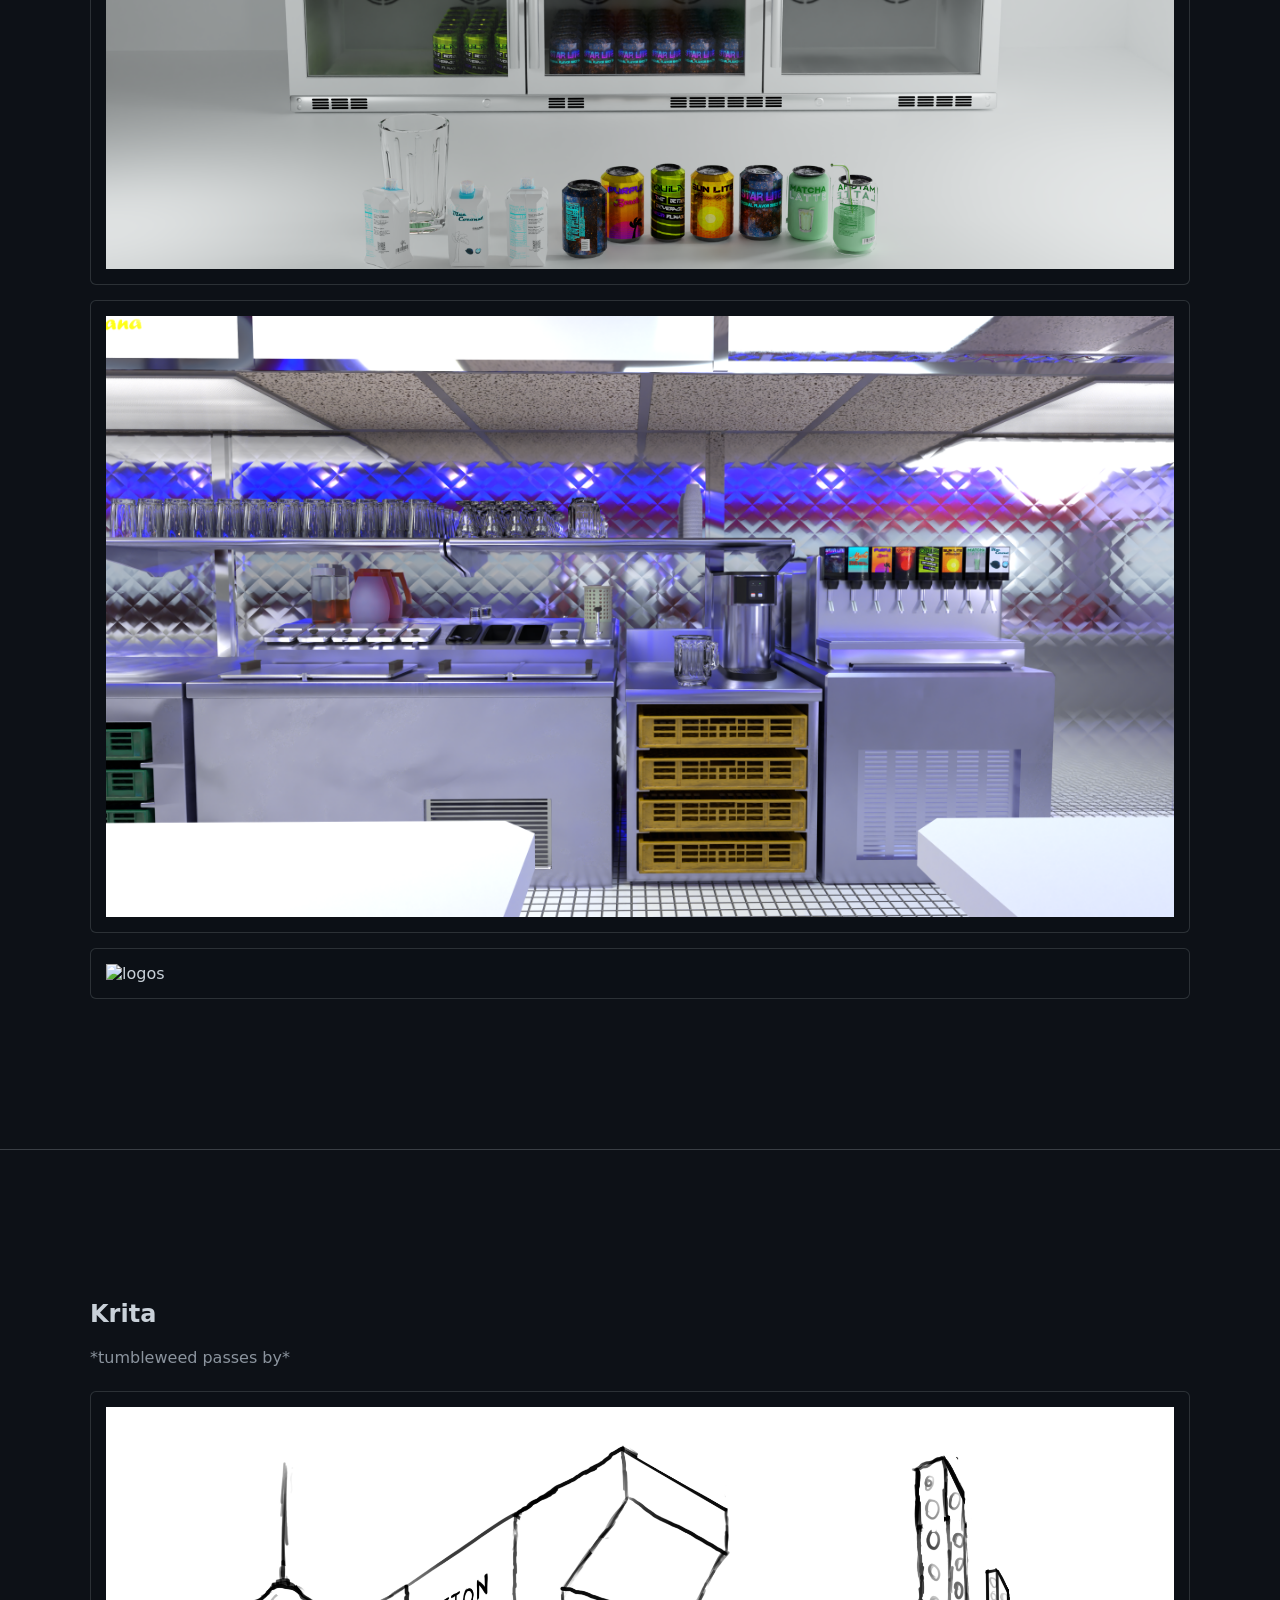
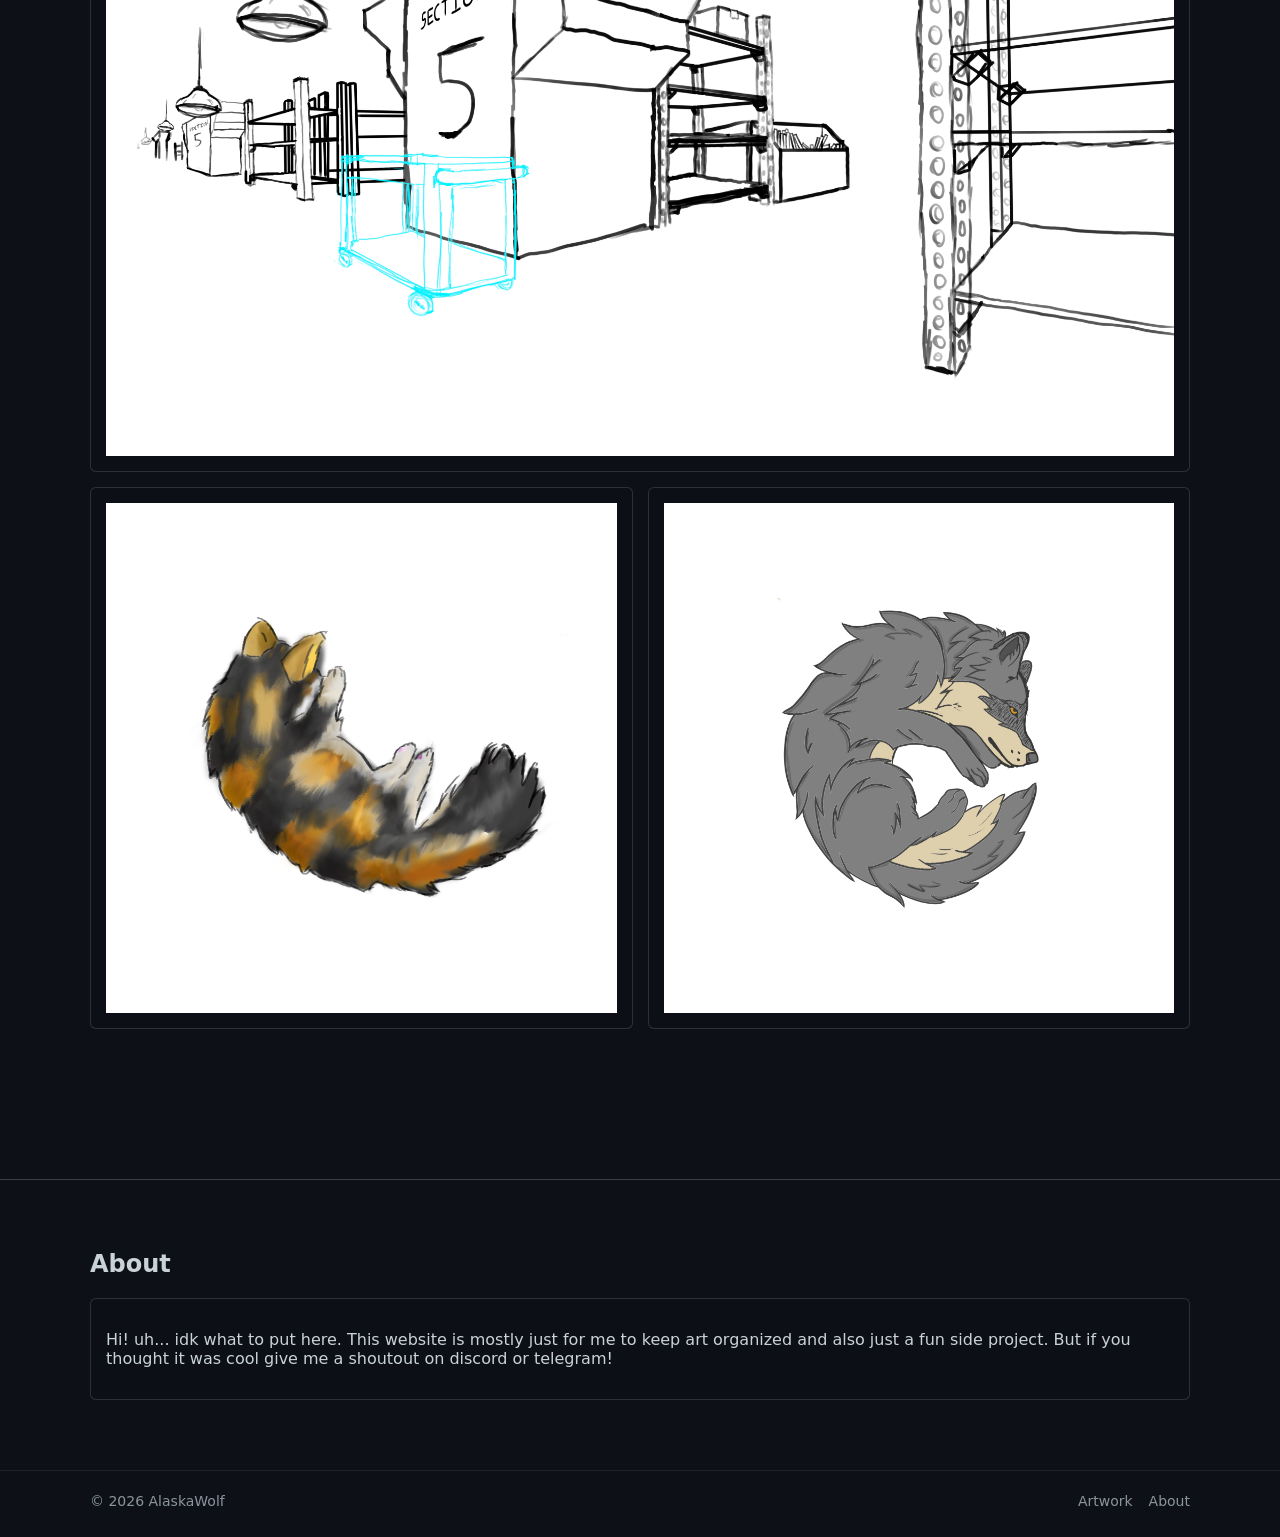
==== commit f570cb1c: "added new tool to index.html and furry/index.html" ====
--- a/furry/index.html
+++ b/furry/index.html
@@ -46,6 +46,7 @@
         <div class="nav-dropdown-menu">
           <a href="https://alaskawolf.art/tools/converter/index.html#png-to-pdf">PNG to PDF</a>
           <a href="https://alaskawolf.art/tools/converter/index.html#pdf-to-png">PDF to PNG</a>
+          <a href="https://alaskawolf.art/tools/uvmapper/index.html">Texture Packer</a>
         </div>
       </div>
       <!--<a class="external" href="https://github.com/alaskawolf77" target="_blank" rel="noreferrer">GitHub</a>-->
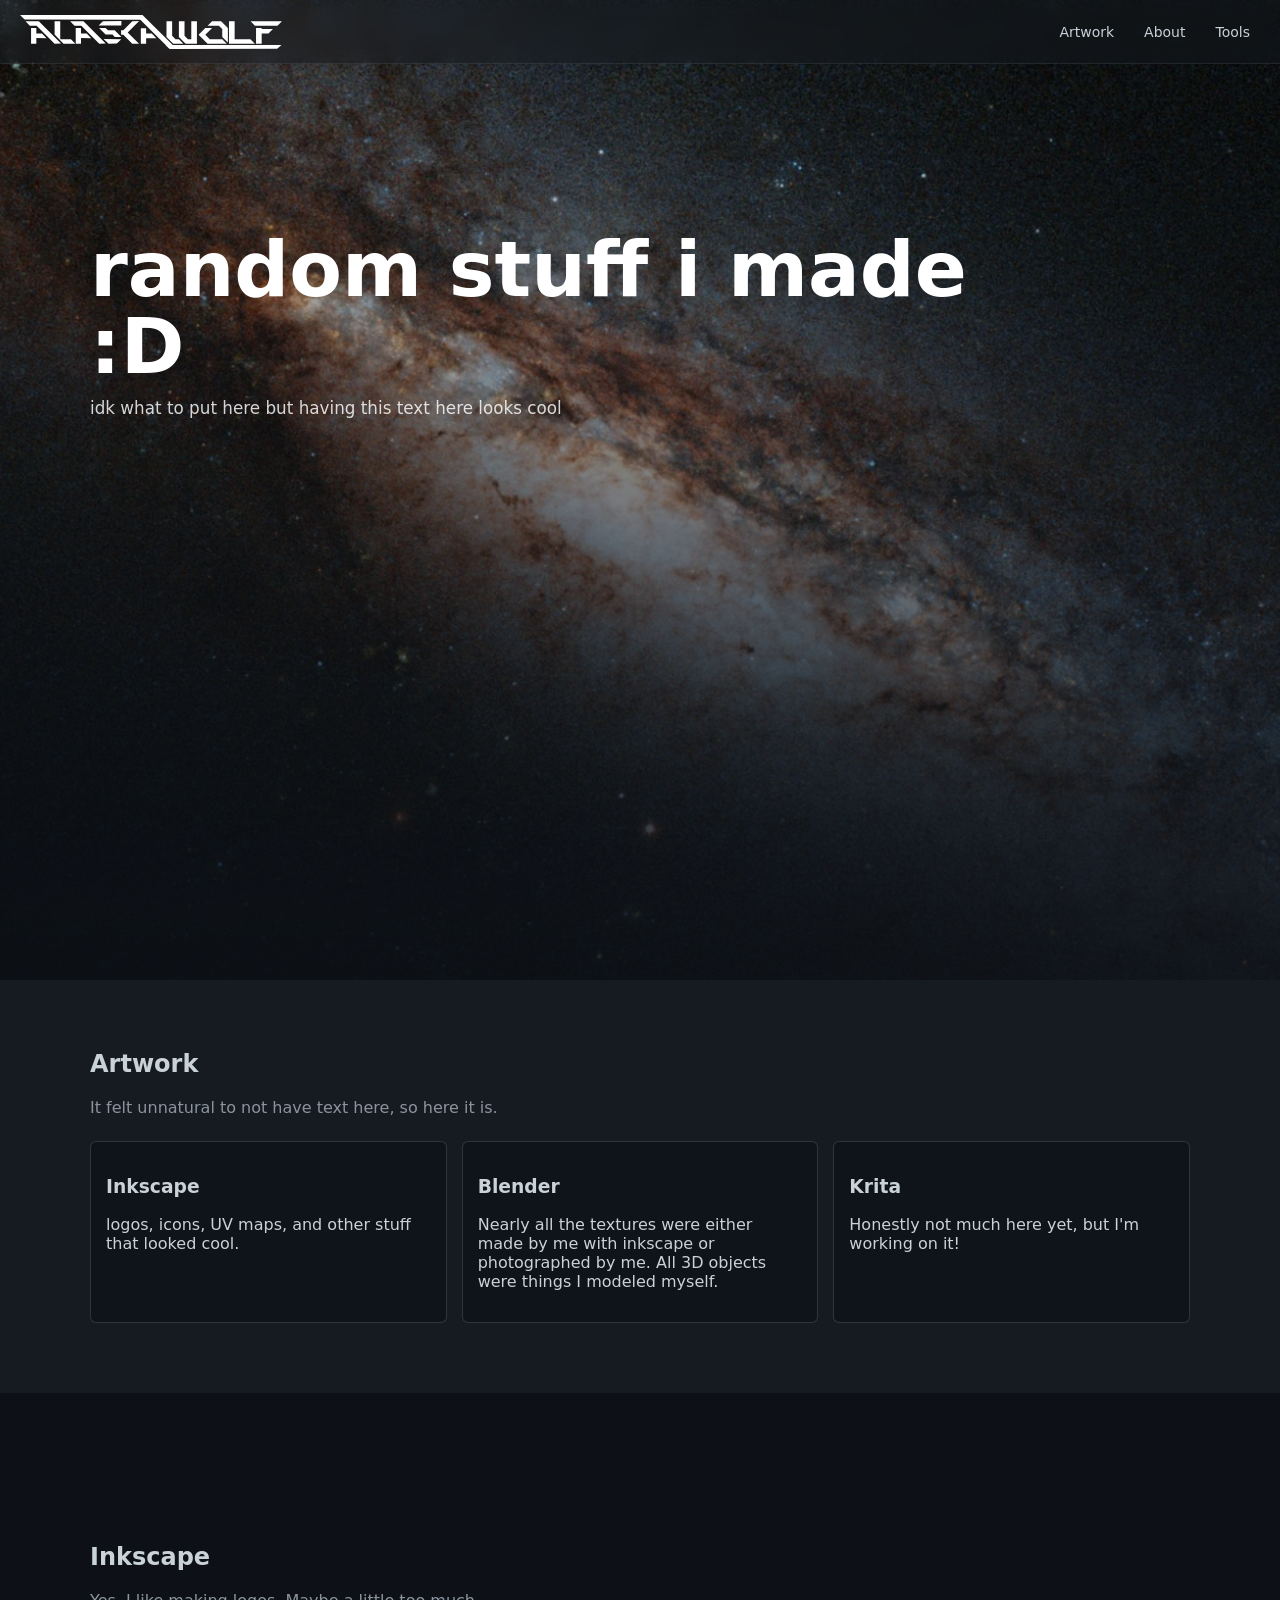
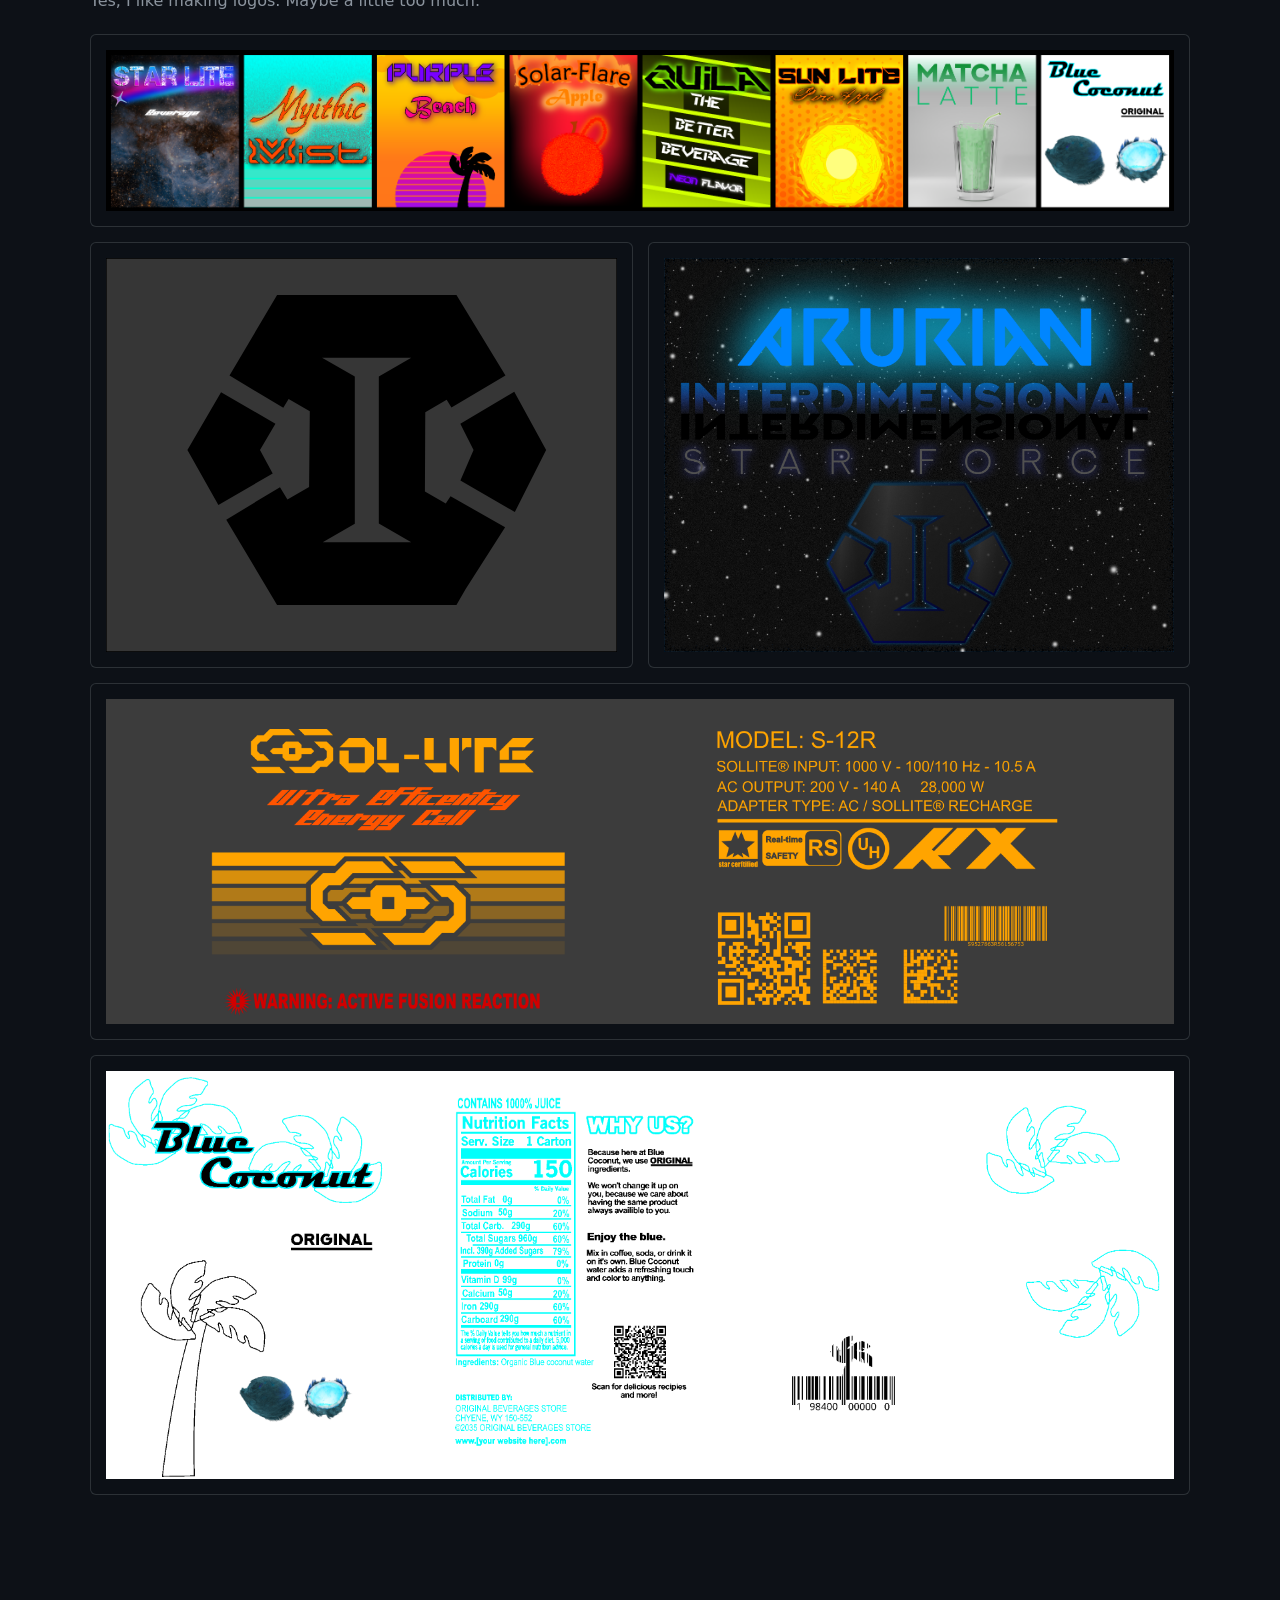
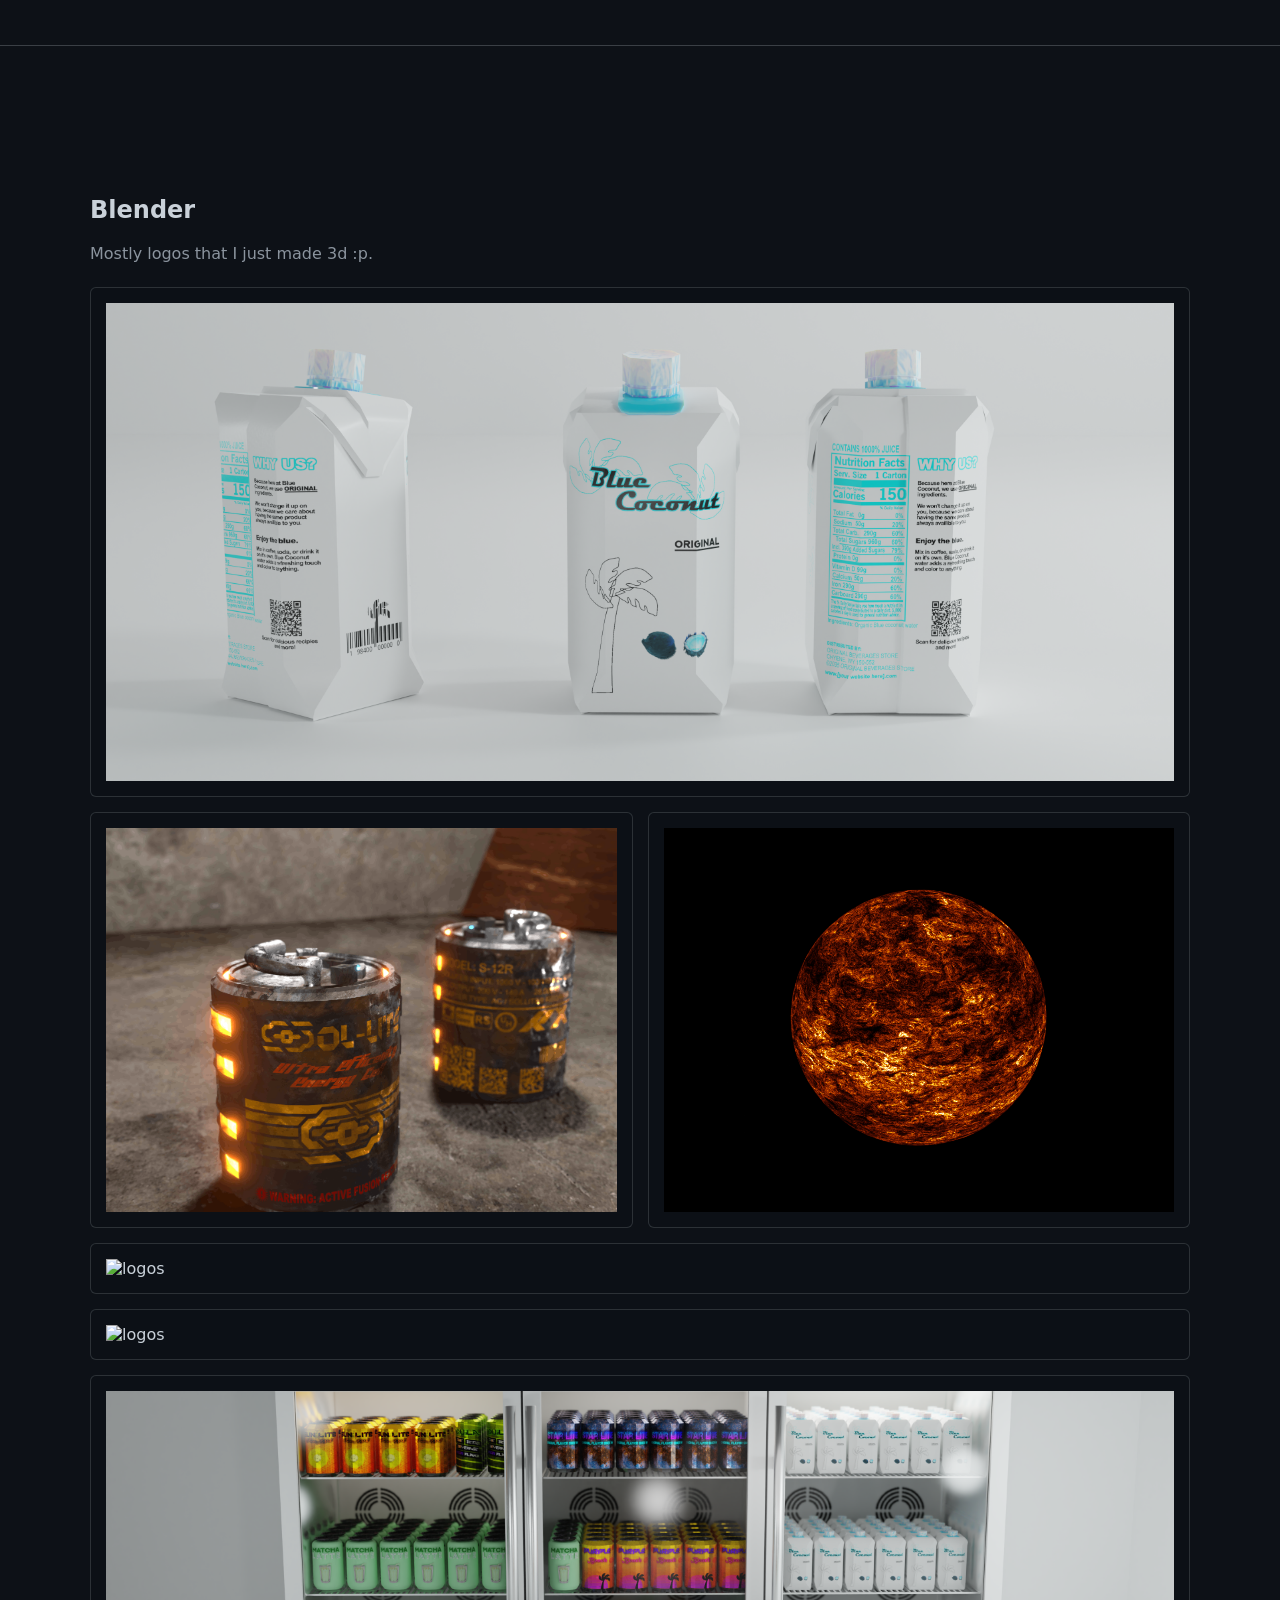
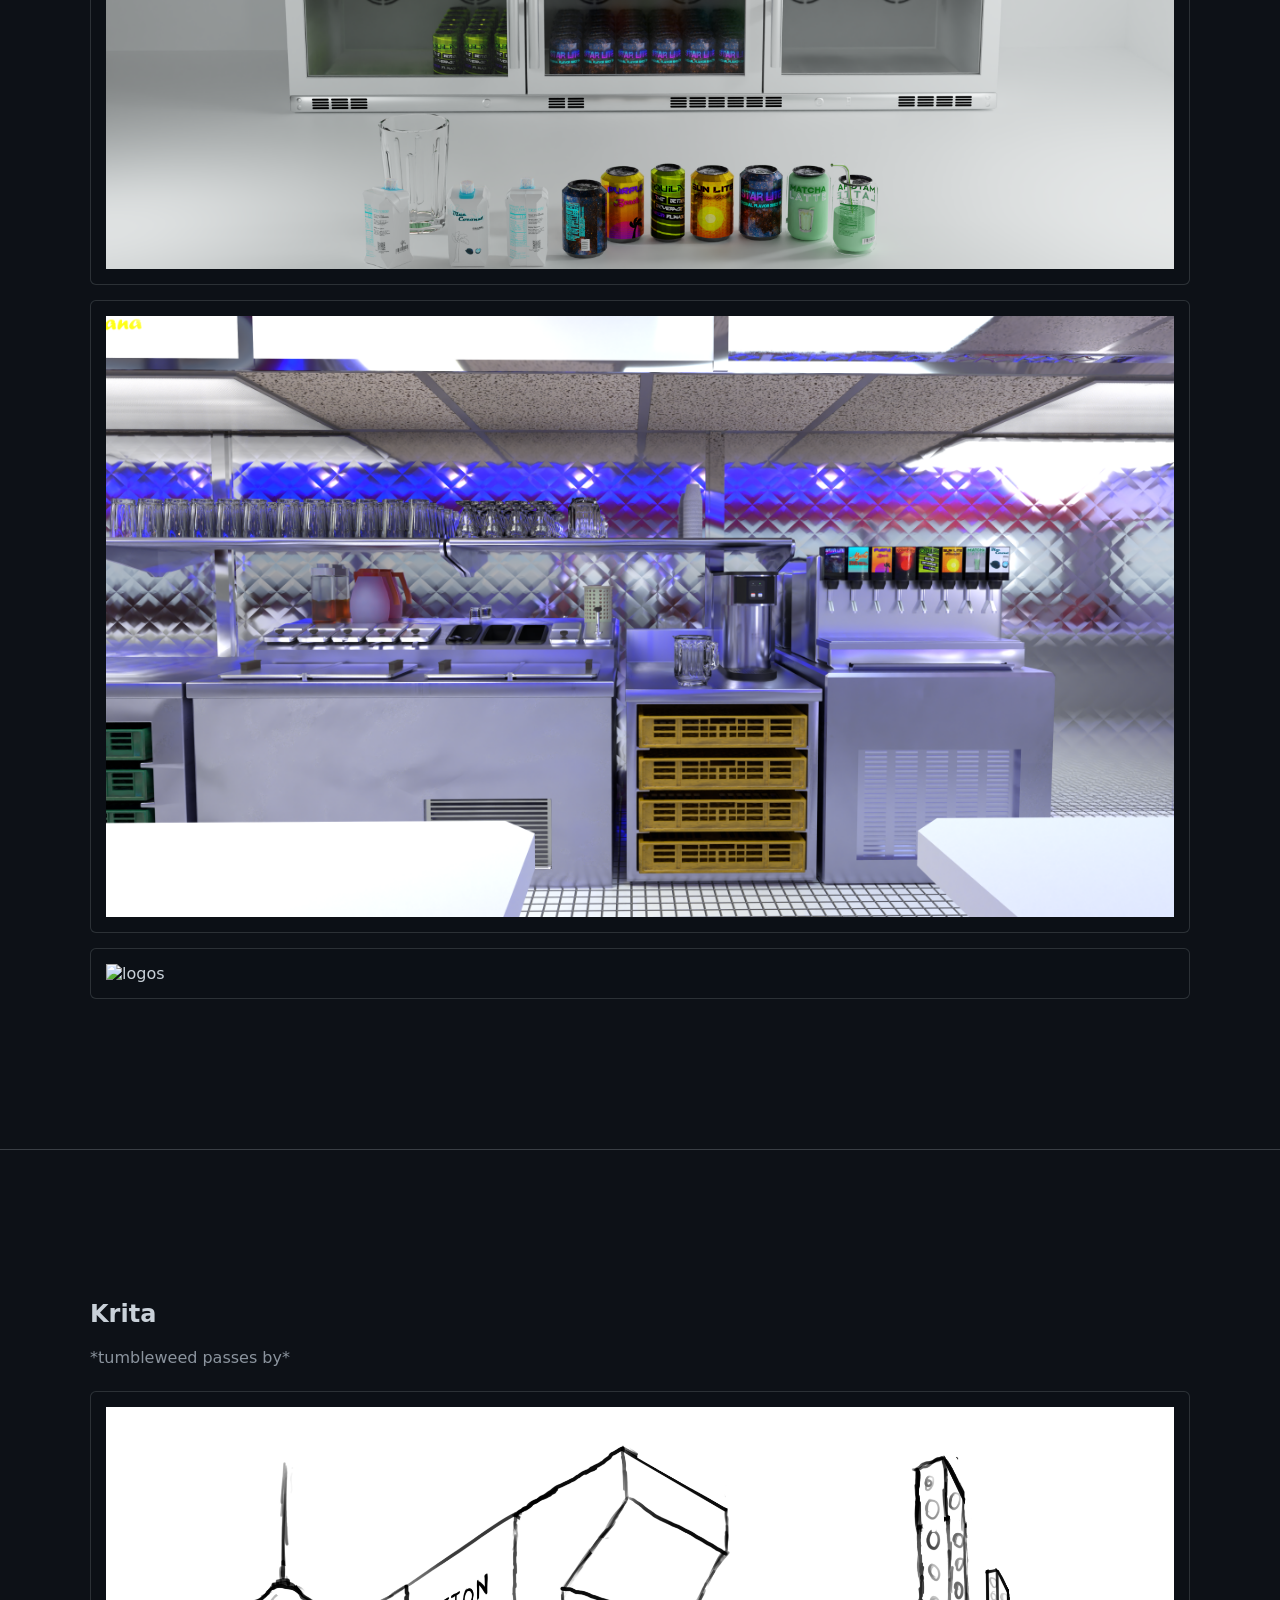
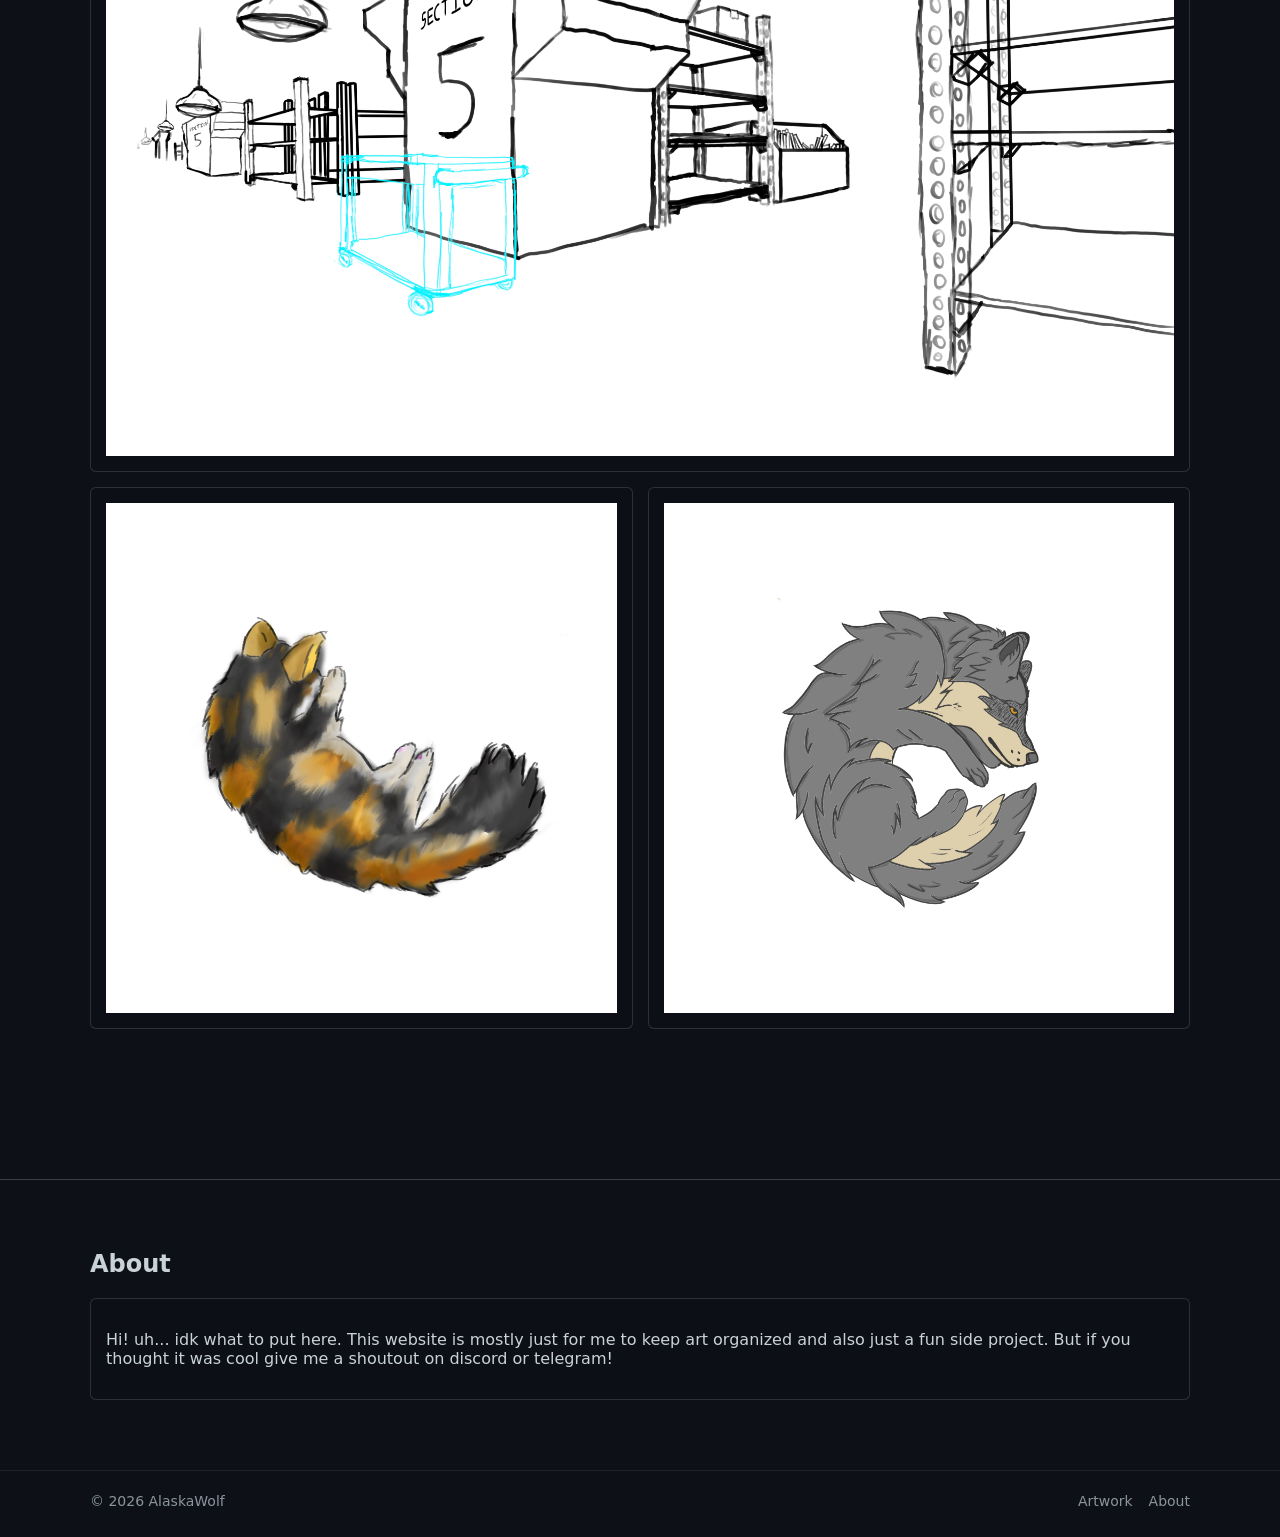
==== commit 28fe587f: "fixed links" ====
--- a/furry/index.html
+++ b/furry/index.html
@@ -46,7 +46,7 @@
         <div class="nav-dropdown-menu">
           <a href="https://alaskawolf.art/tools/converter/index.html#png-to-pdf">PNG to PDF</a>
           <a href="https://alaskawolf.art/tools/converter/index.html#pdf-to-png">PDF to PNG</a>
-          <a href="https://alaskawolf.art/tools/uvmapper/index.html">Texture Packer</a>
+          <a href="https://alaskawolf.art/tools/metallic-roughness/index.html">Texture Packer</a>
         </div>
       </div>
       <!--<a class="external" href="https://github.com/alaskawolf77" target="_blank" rel="noreferrer">GitHub</a>-->
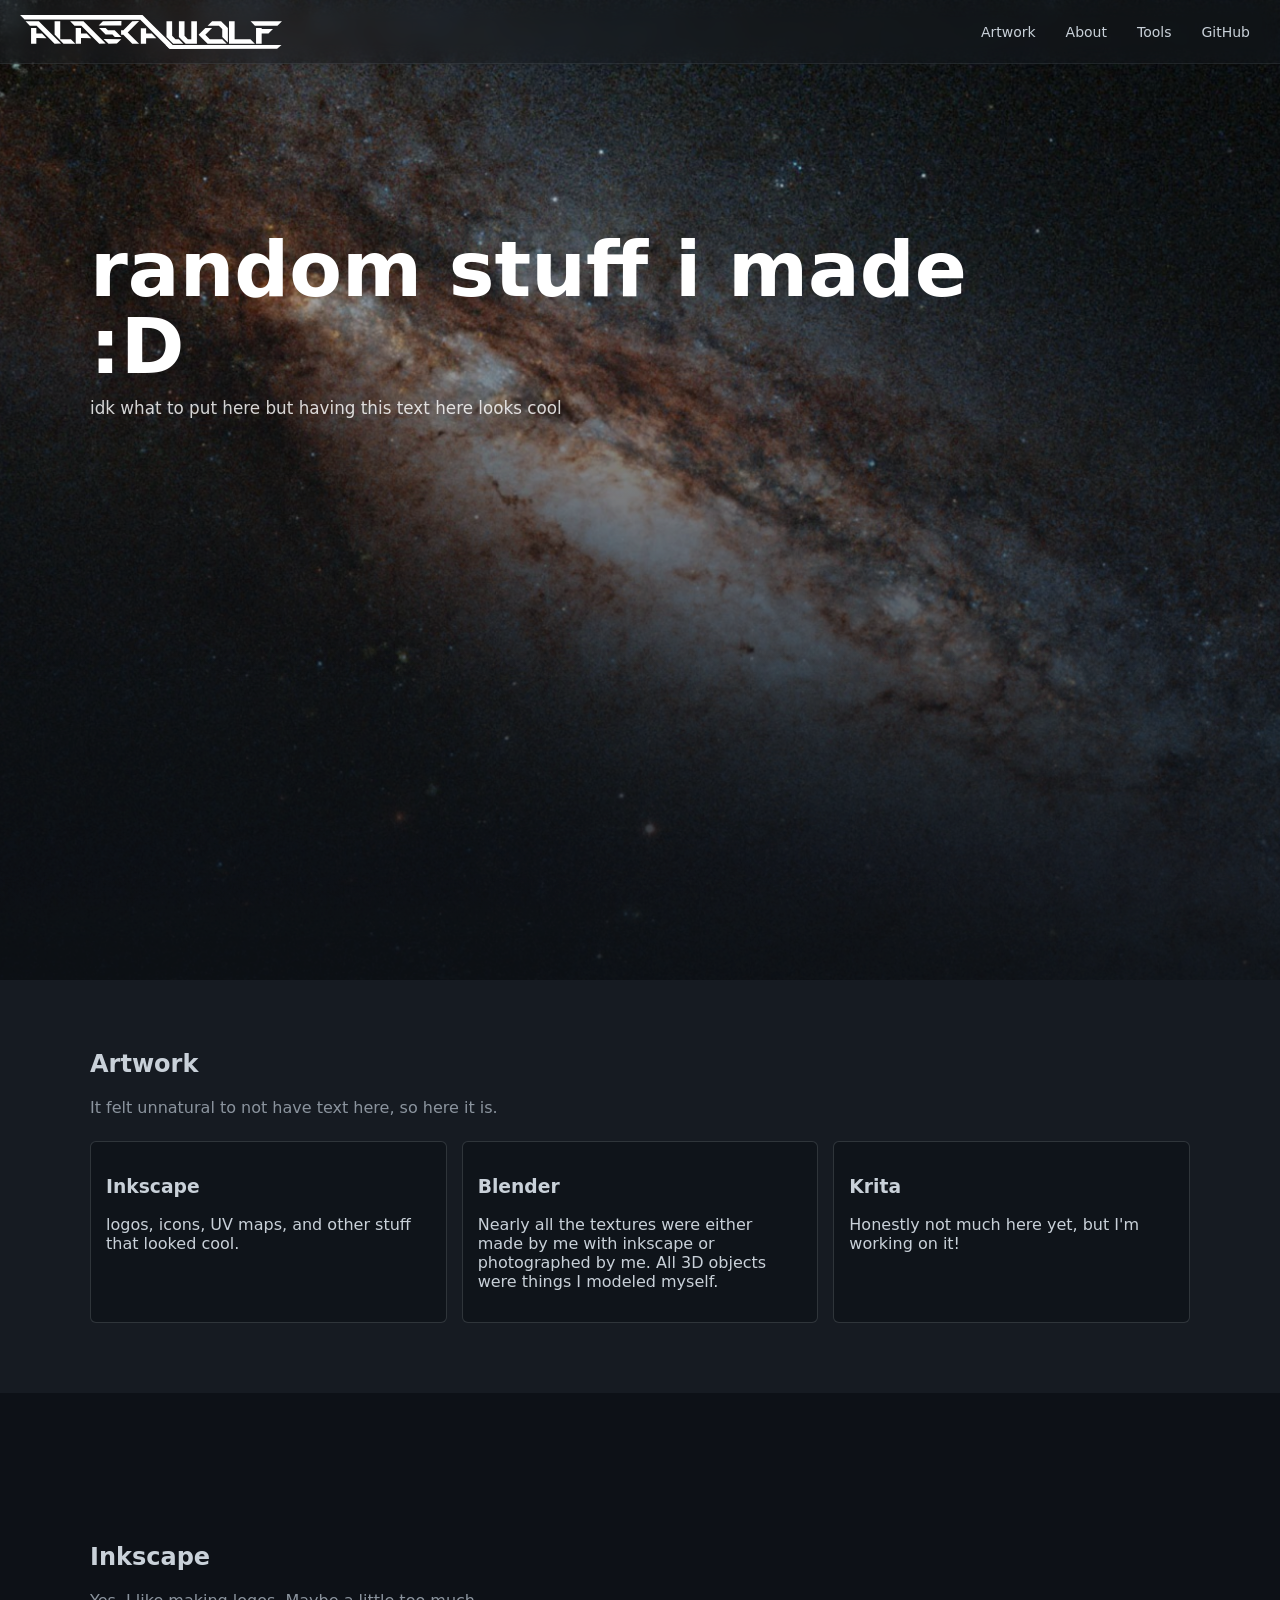
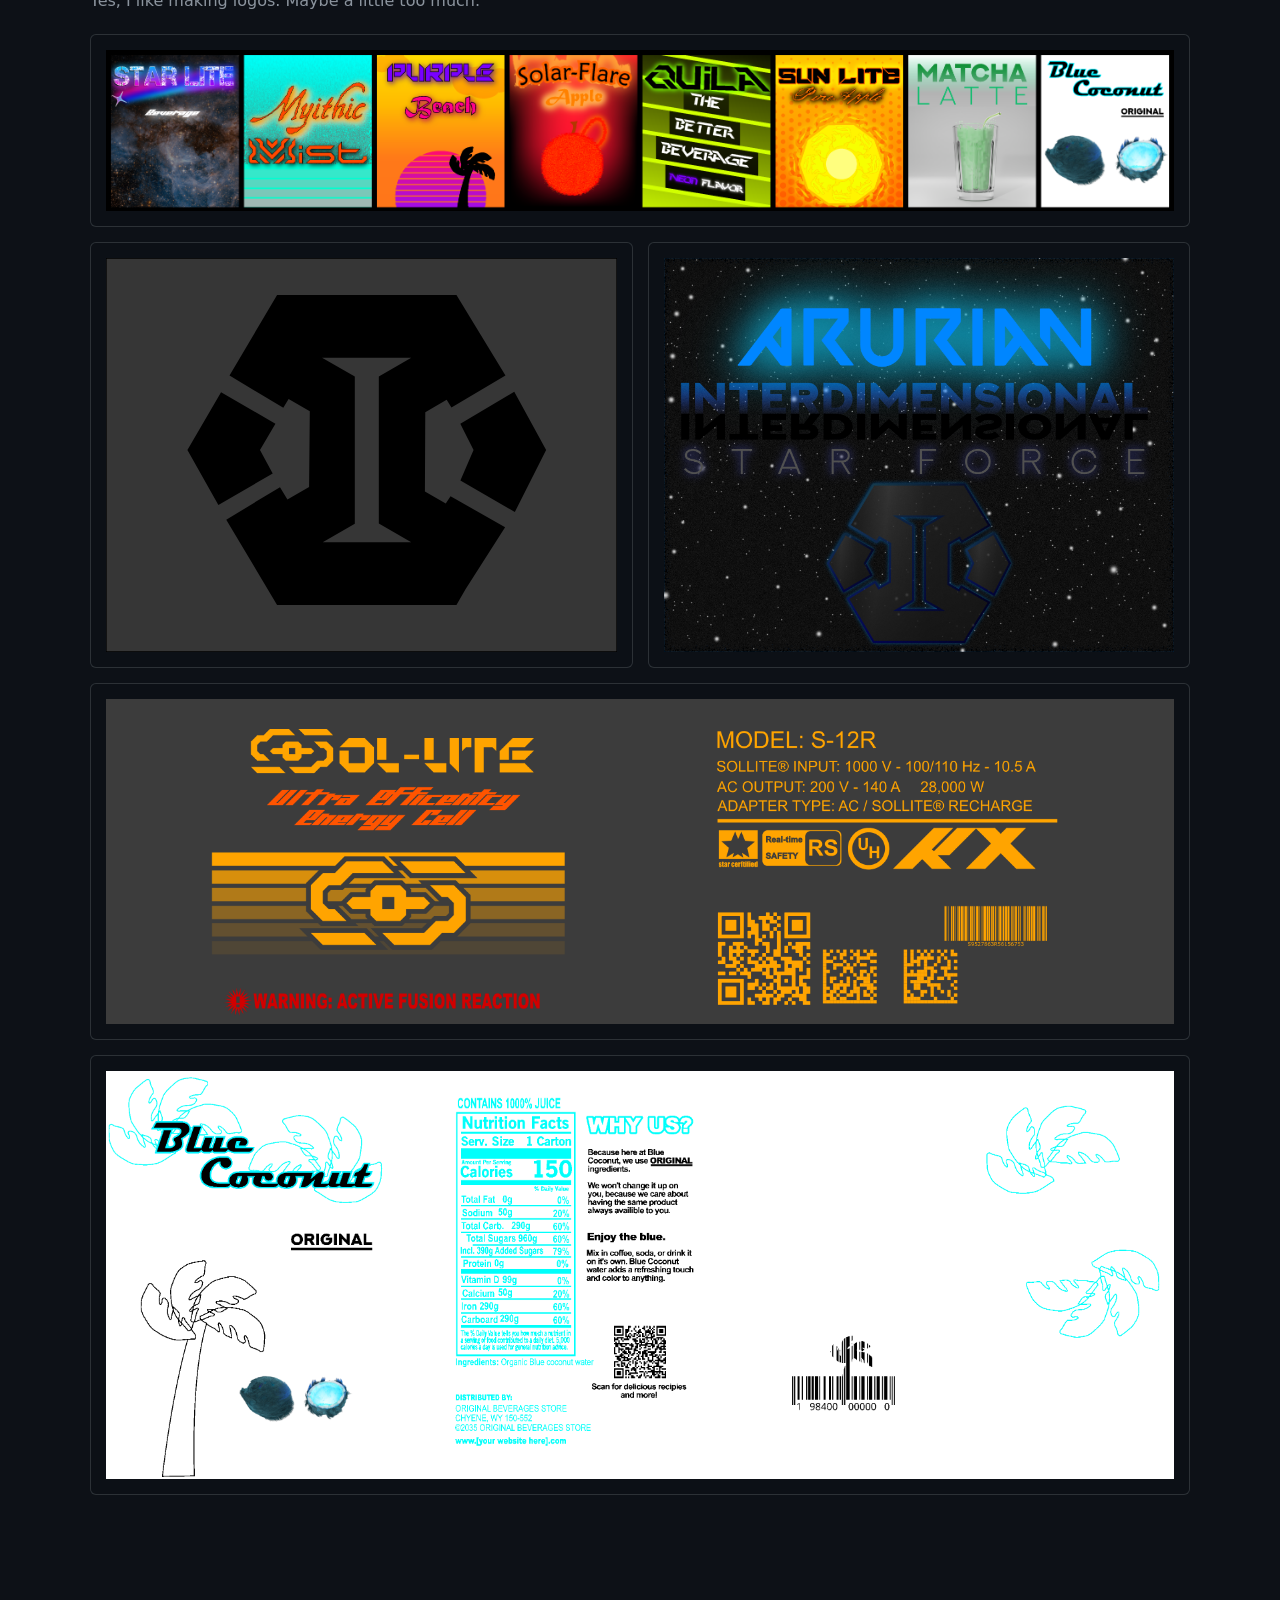
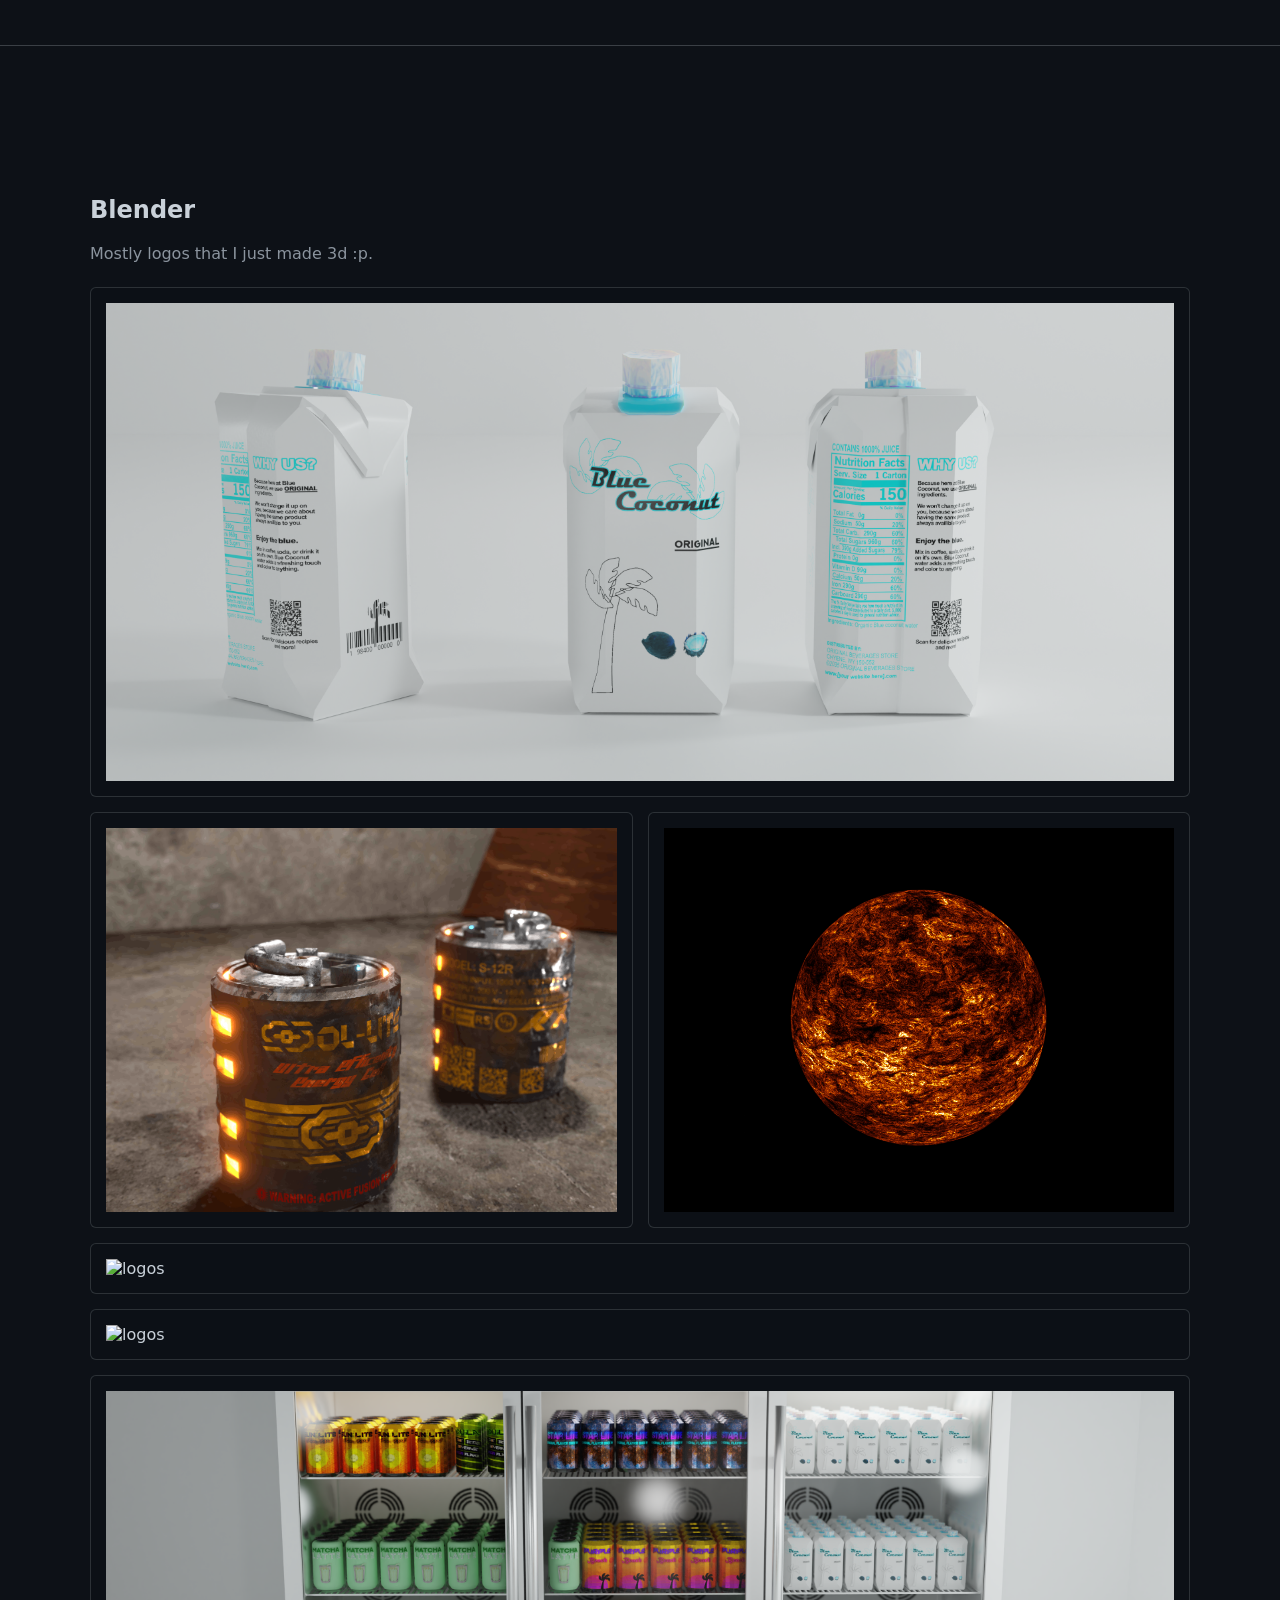
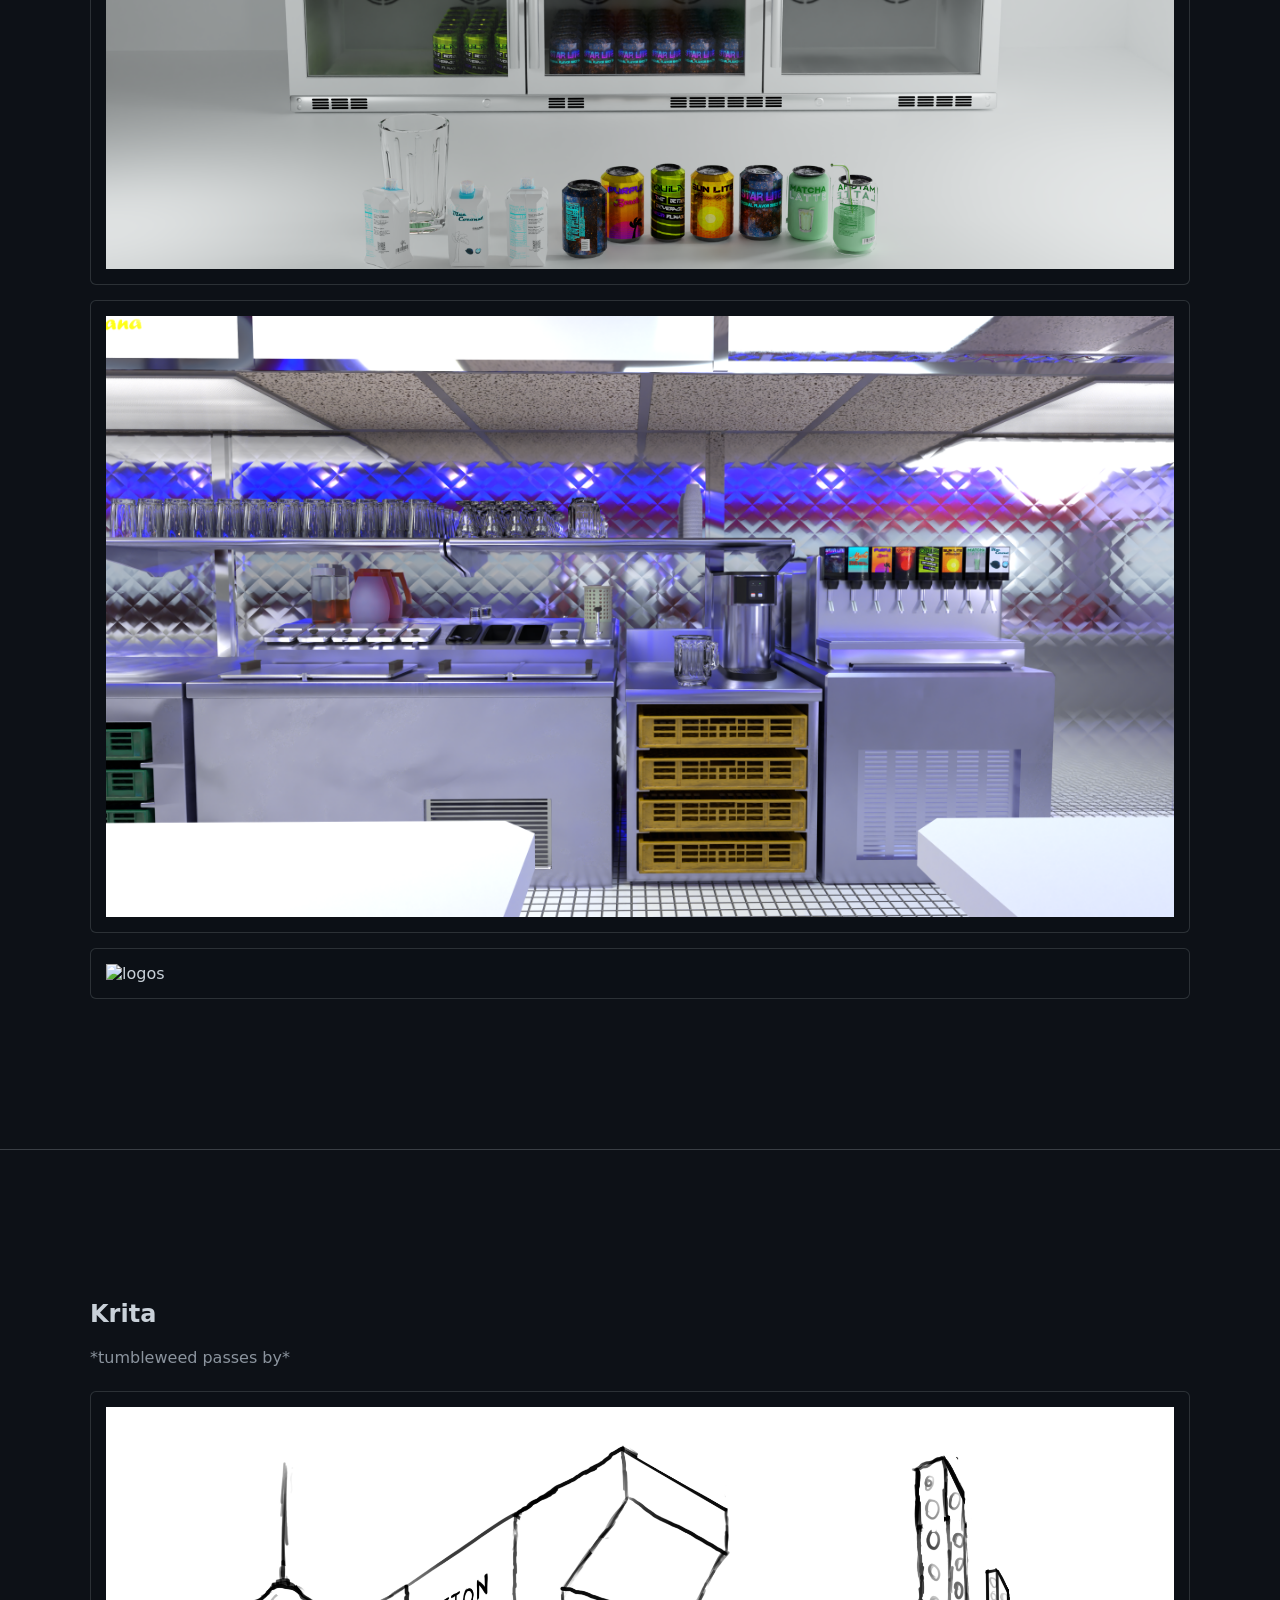
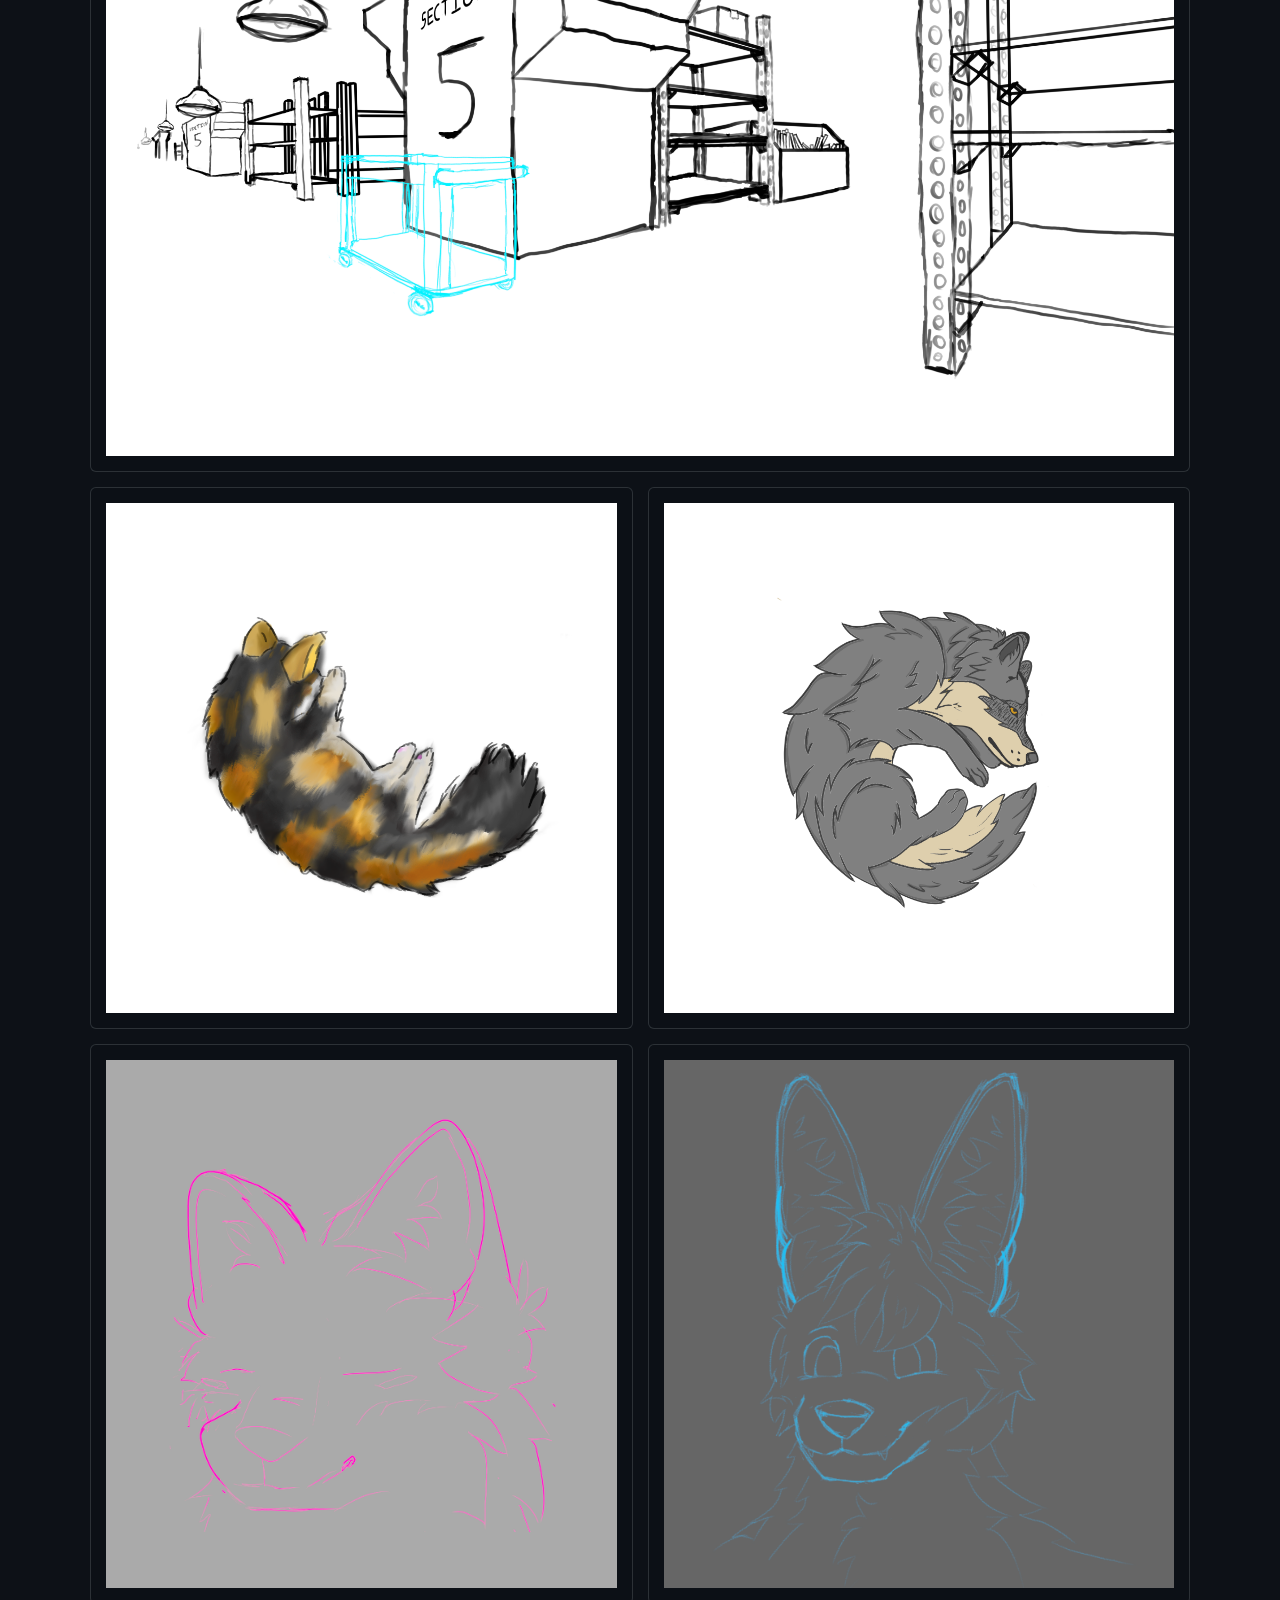
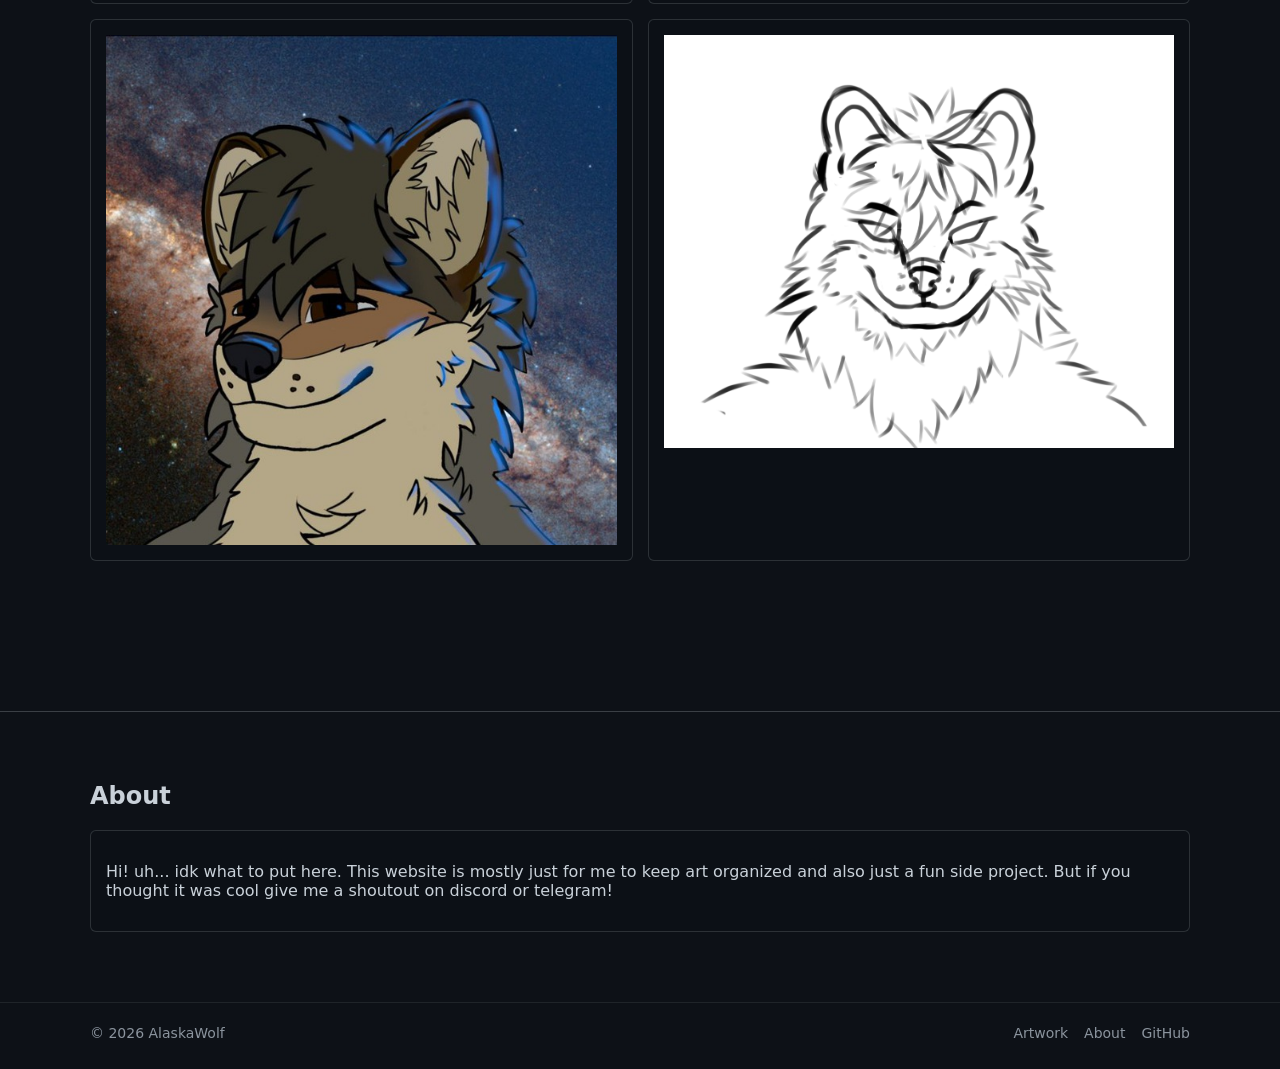
==== commit 8ac44f48: "Merge b17aaa99663121cbb97d664f5425310d12cfecdd into 2f66bc20fb4642bb7187ec07c240c758261861a4" ====
--- a/furry/index.html
+++ b/furry/index.html
@@ -15,7 +15,7 @@
   <header class="topbar">
     <div class="brand">
       <div class="logo-slot">
-        <a class="logo" href="/" aria-label="Home">
+        <a class="logo" href="/furry" aria-label="Home">
         <img src="logotesting2.svg" alt="AlaskaWolf logo">
     </a>
       </div>
@@ -34,22 +34,8 @@
     <nav class="nav" id="site-nav">
       <a href="#artwork">Artwork</a>
       <a href="#about">About</a>
-      <div class="nav-dropdown">
-        <button
-          class="nav-dropdown-trigger"
-          type="button"
-          aria-expanded="false"
-          aria-haspopup="true"
-        >
-          Tools
-        </button>
-        <div class="nav-dropdown-menu">
-          <a href="https://alaskawolf.art/tools/converter/index.html#png-to-pdf">PNG to PDF</a>
-          <a href="https://alaskawolf.art/tools/converter/index.html#pdf-to-png">PDF to PNG</a>
-          <a href="https://alaskawolf.art/tools/metallic-roughness/index.html">Texture Packer</a>
-        </div>
-      </div>
-      <!--<a class="external" href="https://github.com/alaskawolf77" target="_blank" rel="noreferrer">GitHub</a>-->
+      <a href="tools/index.html">Tools</a>
+      <a class="external" href="https://github.com/alaskawolf77" target="_blank" rel="noreferrer">GitHub</a>
     </nav>
   </header>
 
@@ -170,6 +156,18 @@
           <div class="card ink-secondary">
             <img class="art-preview" src="art/pendentFINAL2(1).png" alt="logos">
           </div>
+          <div class="card ink-secondary">
+            <img class="art-preview" src="art/jammingout.png" alt="logos">
+          </div>
+          <div class="card ink-secondary">
+            <img class="art-preview" src="art/GCCommision.png" alt="logos">
+          </div>
+          <div class="card ink-secondary">
+            <img class="art-preview" src="art/AlaskaWolf.jpg" alt="logos">
+          </div>
+          <div class="card ink-secondary">
+            <img class="art-preview" src="art/sketchwolf.png" alt="logos">
+          </div>
         </div>
       </div>
     </section>
@@ -192,7 +190,7 @@
       <div class="footer-links">
         <a href="#artwork">Artwork</a>
         <a href="#about">About</a>
-        <!--<a href="https://github.com/AlaskaWolf77" target="_blank" rel="noreferrer">GitHub</a>-->
+        <a href="https://github.com/AlaskaWolf77" target="_blank" rel="noreferrer">GitHub</a>
       </div>
     </div>
   </footer>
--- a/furry/styles.css
+++ b/furry/styles.css
@@ -66,7 +66,6 @@
 .nav{
     display:flex;
     gap:10px;
-    align-items:center;
 }
 
 .nav-toggle{
@@ -97,8 +96,7 @@
     outline-offset:2px;
 }
 
-.nav a,
-.nav-dropdown-trigger{
+.nav a{
     color:var(--text);
     text-decoration:none;
     padding:8px 10px;
@@ -106,70 +104,7 @@
     font-size:14px;
 }
 
-.nav-dropdown{
-    position:relative;
-}
-
-.nav-dropdown::after{
-    content:"";
-    position:fixed;
-    top:44px;
-    right:0;
-    display:none;
-    width:180px;
-    height:20px;
-}
-
-.nav-dropdown-trigger{
-    border:0;
-    background:transparent;
-    font-family:inherit;
-    cursor:pointer;
-    display:flex;
-    align-items:center;
-    gap:5px;
-}
-
-.nav-dropdown-menu{
-    position:fixed;
-    top:var(--header-h);
-    right:0;
-    min-width:180px;
-    padding:6px;
-    border:1px solid var(--border);
-    border-radius:0;
-    background:rgba(13,17,23,0.96);
-    box-shadow:0 10px 24px rgba(0,0,0,0.24);
-    opacity:0;
-    transform:translateY(-4px);
-    visibility:hidden;
-    pointer-events:none;
-    transition:opacity 160ms ease, transform 160ms ease;
-    z-index:2;
-}
-
-.nav-dropdown-menu a{
-    display:block;
-}
-
-.nav-dropdown:hover .nav-dropdown-menu,
-.nav-dropdown.is-open .nav-dropdown-menu,
-.nav-dropdown:focus-within .nav-dropdown-menu{
-    opacity:1;
-    transform:translateY(0);
-    visibility:visible;
-    pointer-events:auto;
-}
-
-.nav-dropdown:hover::after,
-.nav-dropdown.is-open::after,
-.nav-dropdown:focus-within::after{
-    display:block;
-}
-
-.nav a:hover,
-.nav-dropdown-trigger:hover,
-.nav-dropdown-trigger[aria-expanded="true"]{
+.nav a:hover{
     background:rgba(240,246,252,0.08);
 }
 
@@ -427,51 +362,6 @@
         display:block;
     }
 
-    .nav-dropdown{
-        width:100%;
-    }
-
-    .nav-dropdown::after{
-        display:none;
-    }
-
-    .nav-dropdown:hover::after,
-    .nav-dropdown.is-open::after,
-    .nav-dropdown:focus-within::after{
-        display:none;
-    }
-
-    .nav-dropdown-trigger{
-        width:100%;
-        justify-content:center;
-        align-items:center;
-    }
-
-    .nav-dropdown.is-open .nav-dropdown-trigger{
-        justify-content:flex-start;
-    }
-
-    .nav-dropdown-menu{
-        position:static;
-        display:none;
-        min-width:0;
-        margin:4px 0 0;
-        padding:4px 0 0 10px;
-        border:0;
-        border-radius:0;
-        background:transparent;
-        box-shadow:none;
-        opacity:1;
-        transform:none;
-        visibility:visible;
-        pointer-events:auto;
-        transition:none;
-    }
-
-    .nav-dropdown.is-open .nav-dropdown-menu{
-        display:block;
-    }
-
     .card{
         grid-column:span 12;
     }
